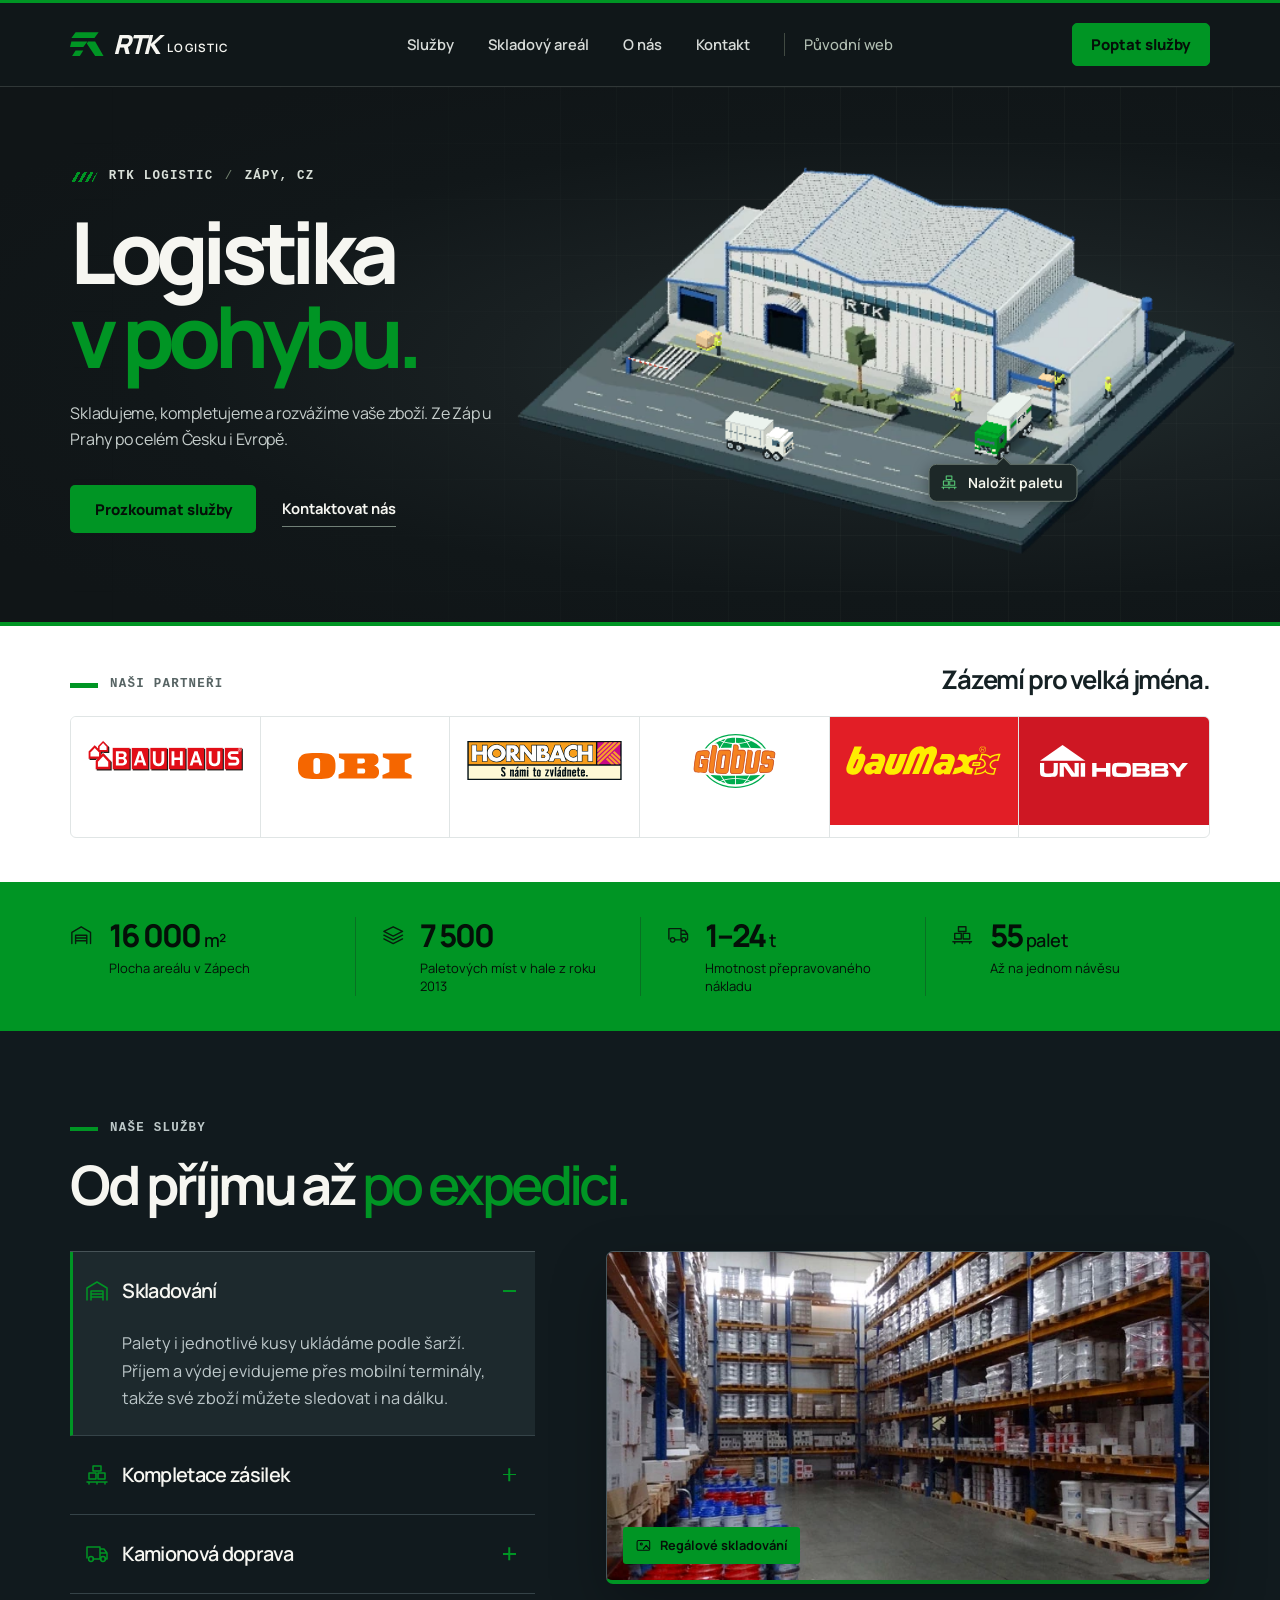
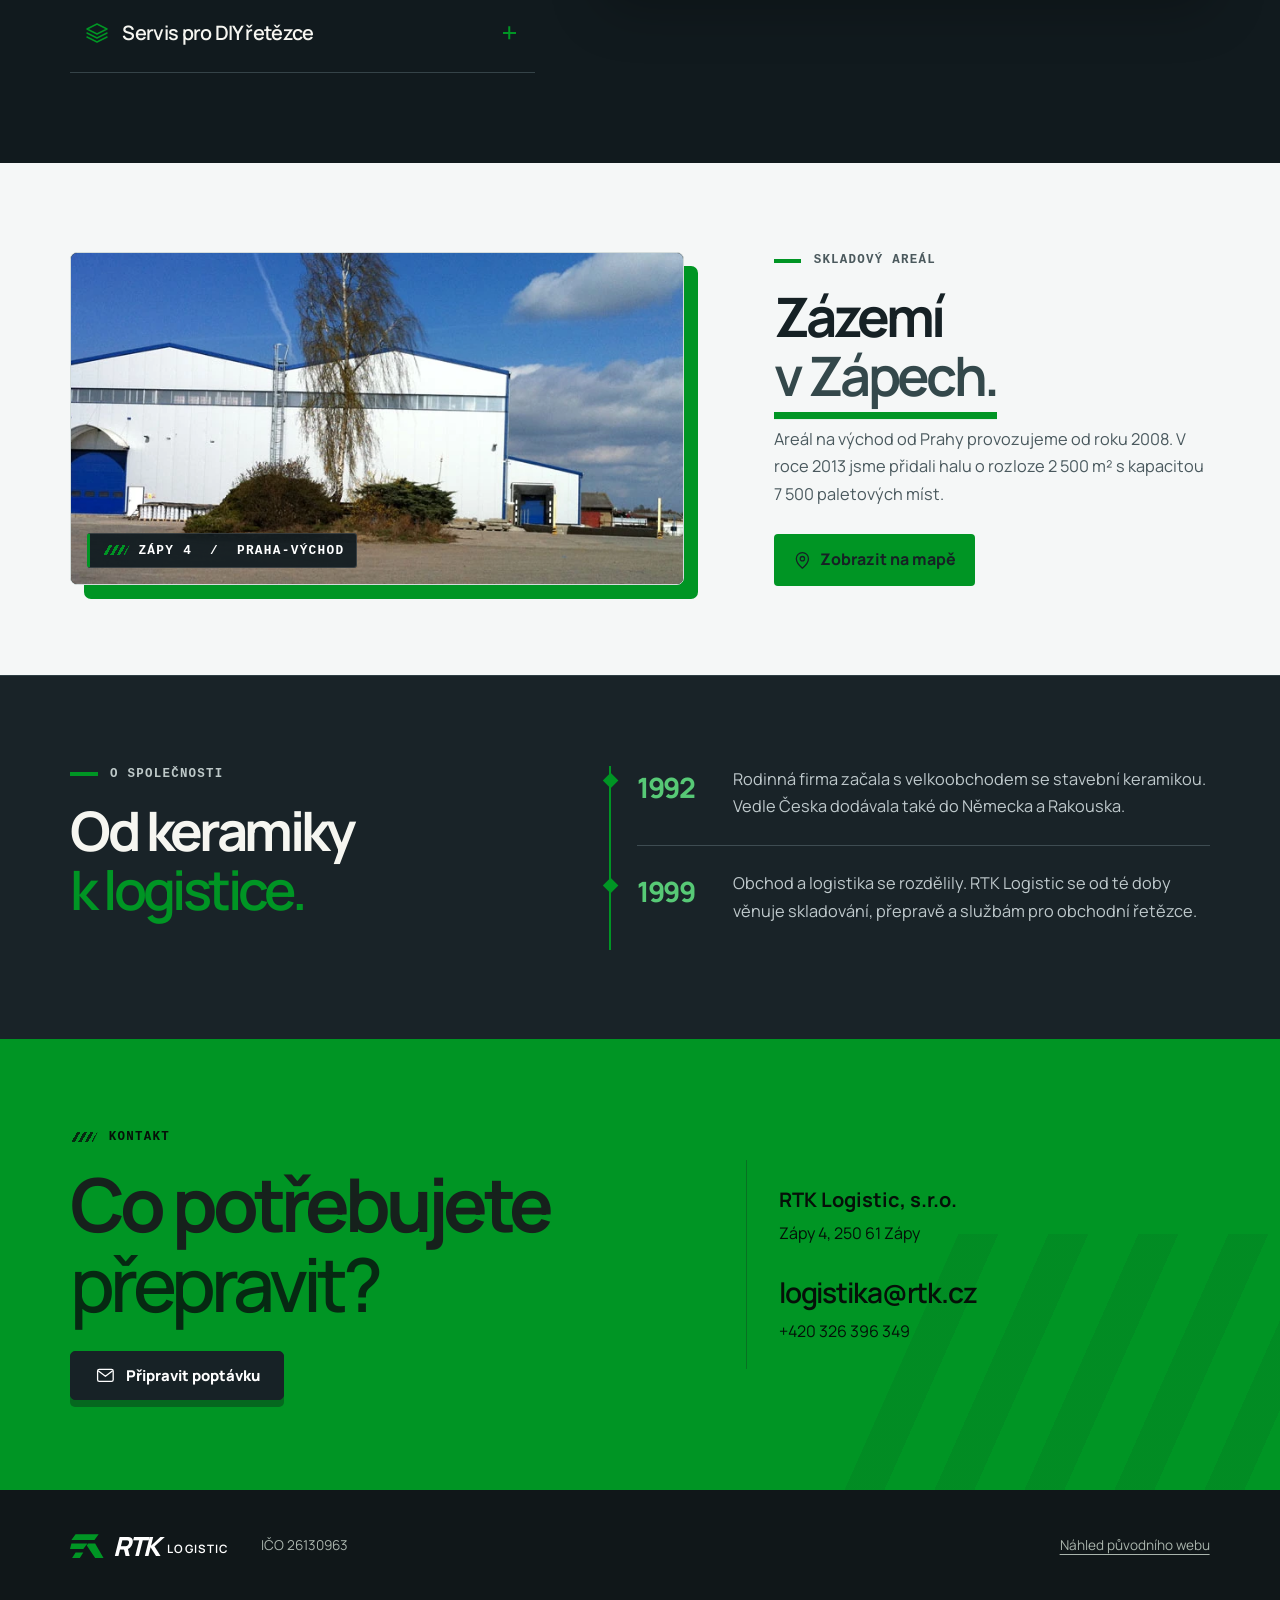
==== index.html @ 14bbdc0b "Apply RTK logo green and update the retailer strip with official UNI HOBBY and OBI artwork" ====
<!doctype html>
<html lang="cs">
<head>
  <meta charset="utf-8"><meta name="viewport" content="width=device-width, initial-scale=1">
  <meta name="robots" content="noindex,nofollow"><meta name="theme-color" content="#101517">
  <meta name="description" content="RTK Logistic v Zápech u Prahy. Skladování, kompletace, kamionová doprava a servis pro obchodní řetězce.">
  <title>RTK Logistic — Logistika v pohybu</title>
  <link rel="icon" href="assets/mark.svg?v=green" type="image/svg+xml">
  <link rel="preload" href="assets/manrope.woff2" as="font" type="font/woff2" crossorigin>
  <link rel="stylesheet" href="style.css?v=20261120-green2">
  <script src="ui.js?v=20261120-green2" defer></script>
</head>
<body>
  <svg class="symbols" xmlns="http://www.w3.org/2000/svg" aria-hidden="true"><defs>
    <symbol id="mark" viewBox="0 0 49 42"><path d="M8 4h33l-6 8H2zm-6 13h23l-6 8H0zm24 0h10l12 21H36L24 20zM8 30h11l-5 8H3z" fill="currentColor"/></symbol>
    <symbol id="pin" viewBox="0 0 24 24"><path d="M19 10c0 5-7 11-7 11S5 15 5 10a7 7 0 0 1 14 0Z"/><circle cx="12" cy="10" r="2.5"/></symbol>
    <symbol id="cube" viewBox="0 0 24 24"><path d="m12 2 9 5v10l-9 5-9-5V7zm0 10 9-5m-9 5L3 7m9 5v10"/></symbol>
    <symbol id="rotate" viewBox="0 0 24 24"><path d="M4.4 15.5C2 14.4 1.6 12.7 2.9 11c1.4-1.7 4.4-2.7 7.6-3m4 .1c3.5.6 6.5 2.1 6.5 4.4 0 2.7-4.2 4.5-9.1 4.5H8m2.5-3L7 17l3.5 2.5"/><path d="m12 4 3 3.8-3 3.2"/></symbol>
    <symbol id="pause" viewBox="0 0 24 24"><path d="M9 6v12m6-12v12" stroke-width="2.5"/></symbol>
    <symbol id="play" viewBox="0 0 24 24"><path d="m8 5 10 7-10 7z"/></symbol>
    <symbol id="email" viewBox="0 0 24 24"><rect x="3" y="5" width="18" height="14" rx="2"/><path d="m4 7 8 6 8-6"/></symbol>
    <symbol id="warehouse-icon" viewBox="0 0 24 24"><path d="M2 21V9l10-6 10 6v12M6 21v-9h12v9M6 15h12M6 18h12"/></symbol>
    <symbol id="layers" viewBox="0 0 24 24"><path d="m12 3 10 5-10 5L2 8zm-10 9 10 5 10-5M2 16l10 5 10-5"/></symbol>
    <symbol id="truck" viewBox="0 0 24 24"><path d="M2 16V5h13v12H8m7-10h4l3 4v6h-2m-5 0h1m-1-6h6"/><circle cx="6" cy="17" r="2.4"/><circle cx="18" cy="17" r="2.4"/></symbol>
    <symbol id="pallet" viewBox="0 0 24 24"><path d="M2 19h20M4 19v2m8-2v2m8-2v2M4 16v-6h7v6zm9 0v-6h7v6zM8 8V3h8v5z"/></symbol>
    <symbol id="close" viewBox="0 0 24 24"><path d="m6 6 12 12M18 6 6 18"/></symbol>
    <symbol id="bars" viewBox="0 0 24 24"><path d="M3 7h18M3 12h18M3 17h18"/></symbol>
    <symbol id="photo" viewBox="0 0 24 24"><rect x="3" y="5" width="18" height="14" rx="2"/><circle cx="9" cy="10" r="1.5"/><path d="m12 17 4-5 4 5"/></symbol>
  </defs></svg>
  <a class="skip" href="#obsah">Přejít na obsah</a>
  <header class="top"><div class="wrap navbar">
    <a href="#uvod" class="brand" aria-label="RTK Logistic — úvod"><svg aria-hidden="true"><use href="#mark"/></svg><span class="brand-type"><b>RTK</b><span>LOGISTIC</span></span></a>
    <nav id="hlavni-nav" aria-label="Hlavní navigace"><a href="#sluzby">Služby</a><a href="#areal">Skladový areál</a><a href="#o-nas">O nás</a><a href="#kontakt">Kontakt</a><a class="archive-nav" href="puvodni/index.html">Původní web</a></nav>
    <div class="header-actions"><a class="btn header-cta" data-inquiry href="mailto:logistika@rtk.cz?subject=Poptávka%20služeb">Poptat služby</a><button class="menu-toggle icon-btn" aria-controls="hlavni-nav" aria-expanded="false" aria-label="Otevřít menu"><svg class="ico"><use href="#bars"/></svg></button></div>
  </div></header>
  <main id="obsah">
    <section class="hero" id="uvod" aria-labelledby="hero-title">
      <div class="hero-grid"></div>
      <div class="hero-inner wrap">
        <div class="intro">
          <p class="kicker"><span class="route-mark" aria-hidden="true"></span> RTK LOGISTIC <span class="slash">/</span> ZÁPY, CZ</p>
          <h1 id="hero-title">Logistika<br><em>v pohybu.</em></h1>
          <p class="intro-text">Skladujeme, kompletujeme a rozvážíme vaše zboží. Ze Záp u Prahy po celém Česku i&nbsp;Evropě.</p>
          <div class="hero-actions"><a class="btn prime" href="#sluzby">Prozkoumat služby</a><a class="quiet-link" href="#kontakt">Kontaktovat nás</a></div>
        </div>
        <figure class="model" aria-label="Provoz skladu RTK v Zápech">
          <div id="warehouse">
            <img class="yard-poster" src="scene/yard/cover-green.webp" alt="Sklad v Zápech se zeleným kamionem u nakládací rampy." width="600" height="380" fetchpriority="high">
            <button class="truck-target" type="button" hidden>
              <span class="truck-bubble"><svg class="ico" aria-hidden="true"><use href="#pallet"/></svg><span class="truck-line">Naložit paletu</span></span>
            </button>
          </div>
          <figcaption class="sr-only" role="status" aria-atomic="true" id="yard-status"></figcaption>
        </figure>
      </div>
    </section>
    <section class="partners" aria-labelledby="partners-title"><div class="wrap">
      <div class="partners-heading"><p class="label"><i></i> NAŠI PARTNEŘI</p><h2 id="partners-title">Zázemí pro velká jména.</h2></div>
      <ul class="partner-list" aria-label="Řetězce uvedené mezi referencemi RTK">
<li><a class="partner-link partner-bauhaus" href="https://www.bauhaus.cz/" target="_blank" rel="noopener noreferrer" aria-label="BAUHAUS — oficiální web, otevře se v nové záložce"><img src="assets/partners/bauhaus.svg" alt="BAUHAUS" width="180" height="64"><span class="partner-visit" aria-hidden="true">Navštívit web</span></a></li>
<li><a class="partner-link partner-obi" href="https://www.obi.cz/" target="_blank" rel="noopener noreferrer" aria-label="OBI — oficiální web, otevře se v nové záložce"><img src="assets/partners/obi.svg?v=digital2" alt="OBI" width="180" height="64"><span class="partner-visit" aria-hidden="true">Navštívit web</span></a></li>
<li><a class="partner-link partner-hornbach" href="https://www.hornbach.cz/" target="_blank" rel="noopener noreferrer" aria-label="HORNBACH — oficiální web, otevře se v nové záložce"><img src="assets/partners/hornbach.svg" alt="HORNBACH" width="180" height="64"><span class="partner-visit" aria-hidden="true">Navštívit web</span></a></li>
<li><a class="partner-link partner-globus" href="https://www.globus.cz/" target="_blank" rel="noopener noreferrer" aria-label="Globus — oficiální web, otevře se v nové záložce"><img src="assets/partners/globus.svg" alt="Globus" width="180" height="64"><span class="partner-visit" aria-hidden="true">Navštívit web</span></a></li>
<li><a class="partner-link partner-baumax" href="https://www.baumax.cz/" target="_blank" rel="noopener noreferrer" aria-label="baumax — oficiální web, otevře se v nové záložce"><img src="assets/partners/baumax.svg" alt="baumax" width="180" height="64"><span class="partner-visit" aria-hidden="true">Navštívit web</span></a></li>
<li><a class="partner-link partner-unihobby" href="https://www.unihobby.cz/" target="_blank" rel="noopener noreferrer" aria-label="UNI HOBBY — oficiální web, otevře se v nové záložce"><img src="assets/partners/unihobby.svg" alt="UNI HOBBY" width="180" height="64"><span class="partner-visit" aria-hidden="true">Navštívit web</span></a></li>
</ul>
    </div></section>
    <section class="facts" aria-label="Základní parametry provozu"><div class="wrap facts-inner">
      <div class="stat"><svg class="ico"><use href="#warehouse-icon"/></svg><div><strong>16 000 <small>m²</small></strong><span>Plocha areálu v Zápech</span></div></div>
      <div class="stat"><svg class="ico"><use href="#layers"/></svg><div><strong>7 500</strong><span>Paletových míst v hale z roku 2013</span></div></div>
      <div class="stat"><svg class="ico"><use href="#truck"/></svg><div><strong>1–24 <small>t</small></strong><span>Hmotnost přepravovaného nákladu</span></div></div>
      <div class="stat"><svg class="ico"><use href="#pallet"/></svg><div><strong>55 <small>palet</small></strong><span>Až na jednom návěsu</span></div></div>
    </div></section>
    <section id="sluzby" class="services section"><div class="wrap">
      <p class="label"><i></i> NAŠE SLUŽBY</p>
      <h2>Od příjmu až <em>po expedici.</em></h2>
      <div class="service-layout">
        <div class="service-list">
          <details name="sluzba" data-image="regaly" data-caption="Regálové skladování" open><summary><svg class="ico service-icon" aria-hidden="true"><use href="#warehouse-icon"/></svg><b>Skladování</b><span></span></summary><div class="detail-body"><p>Palety i jednotlivé kusy ukládáme podle šarží. Příjem a výdej evidujeme přes mobilní terminály, takže své zboží můžete sledovat i na dálku.</p></div></details>
          <details name="sluzba" data-image="expedice" data-caption="Příprava zboží k expedici"><summary><svg class="ico service-icon" aria-hidden="true"><use href="#pallet"/></svg><b>Kompletace zásilek</b><span></span></summary><div class="detail-body"><p>Objednávky sestavíme podle vašich pokynů. Zboží označíme etiketami, přidáme příbaly a připravíme ho pro konkrétního odběratele.</p></div></details>
          <details name="sluzba" data-image="kamion" data-caption="Kamion RTK u nakládací rampy"><summary><svg class="ico service-icon" aria-hidden="true"><use href="#truck"/></svg><b>Kamionová doprava</b><span></span></summary><div class="detail-body"><p>Přepravujeme zásilky od jedné do 24 tun. Dvoupodlažní návěsy pojmou až 55 palet a přepravu můžeme spojit se svozem prázdných palet.</p></div></details>
          <details name="sluzba" data-image="prodejna" data-caption="Regálový servis na prodejně"><summary><svg class="ico service-icon" aria-hidden="true"><use href="#layers"/></svg><b>Servis pro DIY řetězce</b><span></span></summary><div class="detail-body"><p>Převezmeme elektronickou objednávku, zkompletujeme ji a doručíme na prodejnu. Tam se postaráme také o doplnění regálů a propagační materiály.</p></div></details>
        </div>
        <figure class="service-image"><img src="assets/regaly.webp" alt="Regálové skladování" width="940" height="380" loading="lazy" id="service-photo"><figcaption><svg class="ico"><use href="#photo"/></svg><span id="service-caption">Regálové skladování</span></figcaption></figure>
      </div>
    </div></section>
    <section id="areal" class="area section"><div class="wrap area-grid">
      <figure class="site-picture"><img src="assets/areal.webp" width="940" height="380" alt="Původní fotografie skladového areálu RTK v Zápech" loading="lazy"><figcaption><span class="route-mark" aria-hidden="true"></span> ZÁPY 4 &nbsp;/&nbsp; PRAHA-VÝCHOD</figcaption></figure>
      <div class="area-copy"><p class="label"><i></i> SKLADOVÝ AREÁL</p><h2>Zázemí<br><em>v Zápech.</em></h2><p>Areál na východ od Prahy provozujeme od roku 2008. V roce 2013 jsme přidali halu o rozloze 2 500 m² s kapacitou 7 500 paletových míst.</p><a class="text-link" href="https://www.google.com/maps/search/?api=1&amp;query=50.167086%2C14.680547" target="_blank" rel="noopener"><svg class="ico"><use href="#pin"/></svg> Zobrazit na mapě</a></div>
    </div></section>
    <section id="o-nas" class="history section"><div class="wrap history-grid"><div><p class="label"><i></i> O SPOLEČNOSTI</p><h2>Od keramiky<br><em>k logistice.</em></h2></div>
    <div class="timeline"><div><b>1992</b><p>Rodinná firma začala s velkoobchodem se stavební keramikou. Vedle Česka dodávala také do Německa a Rakouska.</p></div><div><b>1999</b><p>Obchod a logistika se rozdělily. RTK Logistic se od té doby věnuje skladování, přepravě a službám pro obchodní řetězce.</p></div></div></div></section>
    <section id="kontakt" class="contact section"><div class="wrap contact-grid">
      <div><p class="kicker"><span class="route-mark"></span> KONTAKT</p><h2>Co potřebujete<br><em>přepravit?</em></h2><a class="btn prime" data-inquiry href="mailto:logistika@rtk.cz?subject=Poptávka%20služeb"><svg class="ico"><use href="#email"/></svg> Připravit poptávku</a></div>
      <address><b>RTK Logistic, s.r.o.</b><span>Zápy 4, 250 61 Zápy</span><a href="mailto:logistika@rtk.cz">logistika@rtk.cz</a><a href="tel:+420326396349">+420 326 396 349</a></address>
    </div></section>
  </main>
  <footer><div class="wrap footer-inner"><a href="#uvod" class="brand" aria-label="RTK Logistic — úvod"><svg aria-hidden="true"><use href="#mark"/></svg><span class="brand-type"><b>RTK</b><span>LOGISTIC</span></span></a><span>IČO 26130963</span><a href="puvodni/index.html">Náhled původního webu</a></div></footer>
  <dialog id="inquiry" aria-labelledby="inquiry-title"><div class="dialog-head"><span class="label"><i></i> RTK LOGISTIC</span><button class="icon-btn" id="close-dialog" aria-label="Zavřít poptávku"><svg class="ico"><use href="#close"/></svg></button></div>
    <h2 id="inquiry-title">Poptávka služeb</h2><p class="form-intro">Vyplňte podrobnosti a otevřete si připravený e-mail pro tým v Zápech.</p>
    <form id="inquiry-form"><label>Služba<select name="service"><option>Skladování</option><option>Kompletace zásilek</option><option>Kamionová doprava</option><option>Servis pro DIY řetězce</option><option>Kombinace služeb</option></select></label><label>Firma nebo jméno<input name="company" autocomplete="organization" required maxlength="120"></label><label>Co potřebujete zajistit?<textarea rows="4" name="message" required maxlength="1600" placeholder="Např. počet palet, místo a požadovaný termín…"></textarea></label><button type="submit" class="btn prime"><svg class="ico"><use href="#email"/></svg> Otevřít v e-mailu</button><button type="button" class="copy-text" id="copy-inquiry">Zkopírovat text poptávky</button><p role="status" id="form-status"></p></form>
  </dialog>
  <script type="module" src="scene/scene.js?v=20261120-green2"></script>
</body></html>
---- style.css ----
@font-face{font-family:Manrope;src:url('assets/manrope.woff2') format('woff2');font-style:normal;font-weight:200 800;font-display:swap}
:root{--dark:#101517;--panel:#171d1f;--line:#353b3c;--white:#f6f6f1;--brand:#009524;--dim:#afb8b8;--light:#f3f4ee;--gutter:clamp(1.3rem,5.5vw,6.6rem);--mono:ui-monospace,SFMono-Regular,Consolas,monospace;--type:Manrope,"Helvetica Neue",Arial,sans-serif;color-scheme:light}
*{box-sizing:border-box}
html{scroll-behavior:smooth;scroll-padding-block-start:2rem}
body{margin:0;background:var(--dark);color:var(--white);font:400 1rem/1.6 var(--type);-webkit-font-smoothing:antialiased}
body:has(dialog[open]){overflow:hidden}
a{color:inherit;text-decoration:none}
button,input,textarea,select{font:inherit}
button{color:inherit;cursor:pointer}
a,button,summary{touch-action:manipulation;-webkit-tap-highlight-color:transparent}
:focus-visible{outline:3px solid #60a9ec;outline-offset:5px}
img{display:block;max-width:100%}
h1,h2,p,figure{margin:0}
.symbols{position:absolute;width:0;height:0;overflow:hidden}
.ico{width:1.3rem;height:1.3rem;display:inline-block;flex:none;fill:none;stroke:currentColor;stroke-width:1.5;stroke-linecap:round;stroke-linejoin:round}
.wrap{width:min(100%,1630px);margin-inline:auto;padding-inline:var(--gutter)}
.skip{position:fixed;top:.5rem;left:.5rem;z-index:20;background:var(--brand);color:var(--dark);padding:.6rem 1rem;font-weight:800;transform:translateY(-150%)}
.skip:focus{transform:none}
.top{position:relative;z-index:9;background:#111618;border-bottom:1px solid #303737}
.navbar,.header-actions,.brand,.brand-type,.navbar nav,.btn,.kicker,.hero-actions,.scene-label,.scene-buttons,.scene-buttons button,.scene-legend,.stat,.label,.text-link,.footer-inner,.dialog-head{display:flex;align-items:center}
.navbar{height:5.2rem;justify-content:space-between;gap:2rem}
.brand{gap:.55rem;flex-shrink:0}
.brand>svg{width:2.14rem;height:2.15rem;color:var(--brand)}
.brand-type{gap:.53rem;letter-spacing:-.08em;line-height:1}
.brand-type b{font-weight:800;font-size:1.65rem;letter-spacing:-.09em;font-style:italic}
.brand-type>span{align-self:flex-end;font:650 .72rem/1.5 var(--type);letter-spacing:.12em;margin-bottom:.08rem}
.navbar nav{gap:clamp(1.3rem,2.65vw,3.1rem)}
.navbar nav a{color:#d8dcd9;font-size:.92rem;font-weight:600;transition:color .18s}
.navbar nav a:hover,.footer-inner a:hover,.quiet-link:hover{color:var(--brand)}
.header-actions{gap:1rem}
.btn{width:max-content;justify-content:center;gap:.65rem;min-height:3.05rem;padding:.8rem 1.45rem;border-radius:5px;border:1px solid transparent;font-weight:800;line-height:1.4;font-size:.93rem;transition:background .2s,transform .2s}
.btn:hover{transform:translateY(-2px)}
.header-cta{min-height:2.65rem;padding:.5rem 1.15rem;color:var(--white);border-color:#76816f;background:transparent}
.header-cta:hover{color:var(--dark);background:var(--brand);border-color:var(--brand)}
.prime{background:var(--brand);color:#041008}.prime:hover{background:#38bc5a}
.icon-btn{background:transparent;border:1px solid var(--line);border-radius:5px;display:grid;place-items:center;min-width:2.8rem;min-height:2.8rem}
.menu-toggle{display:none}
.hero{position:relative;isolation:isolate;overflow:hidden;background:radial-gradient(ellipse at 72% 52%,#243132 0%,#192022 32%,#111719 59%,#101517 85%)}
.hero-grid{pointer-events:none;position:absolute;z-index:-1;inset:0;background-image:linear-gradient(#93a4940e 1px,transparent 1px),linear-gradient(90deg,#93a4940e 1px,transparent 1px);background-size:56px 56px;mask-image:linear-gradient(90deg,transparent,rgba(0,0,0,.18) 28%,#000 75%,rgba(0,0,0,.55))}
.hero-inner{display:grid;grid-template-columns: .88fr 1.35fr;align-items:center;gap:.25rem;min-height:clamp(510px,41.8vw,677px);position:relative}
.intro{position:relative;z-index:1;padding-block:3.5rem 4rem;pointer-events:none}
.intro a{pointer-events:auto}
.kicker,.label,.scene-label,.site-picture figcaption{font:600 .78rem/1.4 var(--mono);letter-spacing:.1em}
.kicker{gap:.7rem;color:#d9e0d9}
.kicker .slash{color:#71806e;font-weight:400}
.route-mark{display:inline-block;width:1.7rem;height:.65rem;background:repeating-linear-gradient(115deg,var(--brand) 0,var(--brand) 3px,transparent 3px,transparent 6px);transform:skewX(-6deg);clip-path:polygon(15% 0,100% 0,85% 100%,0 100%)}
h1{font-size:clamp(4.1rem,6.68vw,7.25rem);font-weight:750;line-height:.99;letter-spacing:-.078em;margin:1.5rem 0 1.35rem;position:relative}
h1 em,.contact h2 em{font-style:normal;color:var(--brand)}
.intro-text{font-size:clamp(1rem,1.2vw,1.25rem);line-height:1.63;max-width:26.5rem;color:#c6cecc;letter-spacing:-.016em}
.hero-actions{gap:1.65rem;margin-top:2rem;flex-wrap:wrap}
.quiet-link{font-weight:700;font-size:.92rem;padding:.38rem 0;border-bottom:1px solid #718077;transition:color .2s}
.model{align-self:stretch;position:relative;min-width:0;display:flex;align-items:center;justify-content:center;isolation:isolate;margin-right:calc(-.52 * var(--gutter))}
.viewport{width:115%;flex:none;position:relative;left:-1%;display:flex;align-items:center;justify-content:center;aspect-ratio:1.53}
#warehouse{width:100%;height:100%;position:relative;background:center/contain no-repeat url('assets/areal.webp');cursor:grab;touch-action:pan-y}
#warehouse:active{cursor:grabbing}#warehouse canvas{display:block;width:100%;height:100%}
.scene-legend{position:absolute;bottom:1.25rem;left:2%;right:calc(.52 * var(--gutter));justify-content:space-between;gap:.6rem;color:#d0d7d1}
.scene-label{gap:.6rem;color:#b6c3bb;font-size:.75rem;letter-spacing:.09em}
.scene-label .ico{width:1.1rem;height:1.1rem;color:var(--brand)}
.scene-buttons{gap:.35rem}
.scene-buttons button{justify-content:center;gap:.4rem;background:#161d1dcc;border:1px solid #48534d;color:#e7ebe4;min-width:2.5rem;height:2.5rem;padding:.25rem .65rem;border-radius:4px;font-size:.8rem;font-weight:650}
.scene-buttons button:disabled{opacity:.45;cursor:default}.scene-buttons button:hover:enabled{border-color:var(--brand)}
.facts{background:#181e1e;border-block:1px solid #36403c}
.facts-inner{display:grid;grid-template-columns:repeat(4,1fr);padding-block:1.7rem}
.stat{align-items:flex-start;justify-content:flex-start;gap:clamp(.55rem,1.25vw,1.45rem);padding-inline:clamp(.65rem,2vw,2.5rem);border-left:1px solid #39413d}
.stat:first-child{padding-left:0;border:0}.stat:last-child{padding-right:0}
.stat>.ico{width:1.4rem;height:1.4rem;color:var(--brand);margin-top:.47rem}.stat div{display:grid;gap:.3rem}
.stat strong{font-weight:650;font-size:clamp(1.7rem,2.45vw,2.9rem);line-height:1.18;letter-spacing:-.065em}.stat small{font-size:.58em;letter-spacing:-.025em;font-weight:550}
.stat span{color:#b3bdb6;font-size:.8125rem;line-height:1.45;max-width:14rem}
.section{padding-block:clamp(4.25rem,7vw,8rem)}
.label{color:#47524a;gap:.78rem}.label i{display:block;width:1.7rem;height:2px;background:#617343}
h2{font-size:clamp(2.4rem,4.25vw,5.1rem);line-height:1.08;letter-spacing:-.066em;font-weight:700;margin:1.1rem 0 2.3rem}
h2 em{color:#66735b;font-weight:500;font-style:normal}
.services,.history{background:var(--light);color:#15201b}
.service-layout{display:grid;grid-template-columns:.87fr 1.13fr;gap:clamp(1.8rem,5.5vw,6.6rem);align-items:start}
.service-list{border-top:1px solid #acb5a8}details{border-bottom:1px solid #bec6bc}
summary{padding:1.22rem 0;list-style:none;cursor:pointer;display:flex;align-items:center;justify-content:space-between;gap:1rem;font-size:clamp(1.15rem,1.55vw,1.7rem);font-weight:670;letter-spacing:-.034em}
summary::-webkit-details-marker{display:none}
summary span{position:relative;display:grid;place-items:center;width:1.4rem;height:1.4rem;flex:none}
summary span:before,summary span:after{content:'';position:absolute;width:13px;height:1.5px;background:currentColor}summary span:after{transform:rotate(90deg)}details[open] summary span:after{transform:rotate(0)}
.detail-body p,.area-copy>p:not(.label),.timeline p,.form-intro{color:#465149;font-size:1.02rem;line-height:1.7}
.detail-body{padding:0 2rem 1.35rem 0}
.service-image,.site-picture{position:relative;overflow:hidden;border-radius:5px;background:#27312d}
.service-image img,.site-picture img{width:100%;height:100%;object-fit:cover}
.service-image{height:clamp(18rem,26vw,29rem)}
.service-image figcaption,.site-picture figcaption{position:absolute;left:1rem;bottom:1rem;display:flex;align-items:center;gap:.55rem;color:white;background:#121918e8;padding:.48rem .75rem;border:1px solid #ffffff24;border-radius:3px;font-size:.8rem}
.service-image figcaption .ico{color:var(--brand);width:1.05rem}
.area{background:#e3e7de;color:#15201b}
.area-grid{display:grid;grid-template-columns:1.17fr .83fr;gap:clamp(2.2rem,7vw,8rem);align-items:center}
.site-picture{height:clamp(18rem,26vw,29rem)}
.area-copy h2{margin-bottom:1.3rem}.area-copy p{max-width:33rem}
.text-link{width:max-content;gap:.45rem;font-weight:740;margin-top:1.6rem;border-bottom:1px solid #838c7e;padding-bottom:.18rem}
.history-grid{display:grid;grid-template-columns:.9fr 1.1fr;gap:3rem;align-items:start}
.history h2{margin-bottom:0}
.timeline>div{display:grid;grid-template-columns:4.5rem 1fr;gap:1.5rem;border-top:1px solid #acb5a8;padding:1.1rem 0}
.timeline b{font:650 1.45rem/1.5 var(--type);letter-spacing:-.05em;color:#414e36}
.contact{background:radial-gradient(at 80% 50%,#22302a,var(--dark) 65%)}
.contact-grid{display:grid;grid-template-columns:1.15fr .85fr;align-items:center;gap:3rem}
.contact h2{font-size:clamp(2.8rem,5.8vw,6.5rem);margin-bottom:1.7rem}
address{display:grid;gap:.3rem;font-style:normal;color:#c4cec8}address b{color:#fff;font-size:1.25rem}address a{width:fit-content}address a:first-of-type{margin-top:1.15rem;font-size:clamp(1.3rem,2.2vw,2.2rem);letter-spacing:-.04em;font-weight:600;color:#eff6ed}address a:hover{text-decoration:underline}
footer{border-top:1px solid #374039}.footer-inner{min-height:6rem;flex-wrap:wrap;gap:2rem;color:#a9b4ac;font-size:.85rem}.footer-inner .brand{color:#fff}.footer-inner>a:last-child{margin-left:auto;text-decoration:underline;text-underline-offset:4px}
dialog{padding:clamp(1.2rem,3vw,2.55rem);width:min(93vw,32rem);max-height:91dvh;background:#f3f4ee;color:#142019;border:1px solid #c2cabb;border-radius:9px;box-shadow:0 32px 100px #0009;overflow:auto}
dialog::backdrop{background:#090f10cc;backdrop-filter:blur(5px)}
.dialog-head{justify-content:space-between}.dialog-head .icon-btn{border-color:#bbc5b9;min-width:2.25rem;min-height:2.25rem}
dialog h2{font-size:2.2rem;margin:1rem 0 .45rem}.form-intro{font-size:.98rem;margin-bottom:1.35rem}
form{display:grid;gap:.9rem}form label{display:grid;gap:.25rem;font-weight:700;font-size:.9rem}form input,form textarea,form select{width:100%;color:#142019;background:#fff;border:1px solid #a4b1a2;border-radius:4px;padding:.65rem;font-size:1rem}form textarea{resize:vertical}form .btn{min-width:100%;margin-top:.2rem}
.copy-text{border:0;background:none;color:#35452a;text-decoration:underline;text-underline-offset:3px;font-size:.87rem}#form-status{font-size:.88rem}#form-status:empty{display:none}
@media(min-width:1750px){.hero-inner{grid-template-columns:.9fr 1.32fr}}
@media(max-width:1050px){.hero-inner{grid-template-columns:.86fr 1.14fr;min-height:510px}.intro-text{max-width:22rem}.stat{gap:.6rem}.model{margin-right:calc(-.7 * var(--gutter))}.scene-legend{left:0}.navbar nav{gap:1.25rem}.viewport{width:112%}}
@media(max-width:780px){.navbar{height:4.2rem}.navbar nav{display:none;position:absolute;left:0;right:0;top:100%;background:#151d1c;border-block:1px solid #3b423e;padding:.7rem var(--gutter);flex-direction:column;align-items:stretch;gap:0}.navbar nav.is-open{display:flex}.navbar nav a{padding:.8rem 0}.menu-toggle{display:grid}.header-actions{gap:.65rem}.header-cta{min-height:2.5rem}.hero-inner{grid-template-columns:1fr;gap:0}.intro{padding:3.1rem 0 .5rem}.hero{background:radial-gradient(ellipse at 65% 70%,#273232 0%,#151c1e 58%,#101517 86%)}.hero-grid{mask-image:linear-gradient(0deg,#000 0%,transparent 92%)}h1{font-size:clamp(4rem,10.6vw,6.8rem);margin:1rem 0}h1 br{display:none}h1 em::before{content:' '}.intro-text{max-width:31rem}.hero-actions{margin-top:1.4rem}.model{width:100%;align-self:auto;margin:0;display:block;padding-bottom:2.5rem}.viewport{width:min(106%,43rem);left:auto;aspect-ratio:1.75;margin:0 auto}.scene-legend{inset:auto 0 .65rem}.facts-inner{grid-template-columns:repeat(2,1fr);gap:1.4rem 0;padding-block:1.35rem}.stat{padding:0 1.1rem;gap:.7rem}.stat:nth-child(odd){padding-left:0;border:0}.stat span{max-width:unset}.service-layout{grid-template-columns:1fr 1fr;gap:1.4rem}.service-image{height:21rem}.area-grid,.history-grid,.contact-grid{gap:1.8rem}.scene-buttons button{height:2.65rem;min-width:2.65rem}.timeline>div{grid-template-columns:3.4rem 1fr;gap:.8rem}}
@media(max-width:580px){h1{font-size:clamp(3.9rem,15vw,5.2rem)}h1 br{display:block}h1 em::before{content:none}.intro{padding:2.5rem 0 .3rem}.intro-text{max-width:26rem}.hero-actions{gap:1.2rem}.scene-label{font-size:.72rem}.viewport{width:calc(100% + var(--gutter) * 2);margin-left:calc(-1 * var(--gutter));aspect-ratio:1.52}.model{padding-bottom:2.4rem}.facts-inner{gap:1.25rem 0}.stat{padding-inline:.85rem}.stat>.ico{width:1.16rem;height:1.16rem;margin-top:.36rem}.stat strong{font-size:1.65rem}.stat span{font-size:.77rem}.section{padding-block:3.75rem}.service-layout,.area-grid,.history-grid,.contact-grid{grid-template-columns:1fr}.service-layout{gap:1.5rem}.service-image,.site-picture{height:clamp(12rem,59vw,19.5rem)}.area-copy{grid-row:1}.detail-body{padding-right:.6rem}h2{margin:1rem 0 1.5rem}.site-picture figcaption{left:.65rem;bottom:.65rem}.contact-grid{gap:2rem}.footer-inner{gap:.9rem 1.4rem;padding-block:1.4rem}.footer-inner>a:last-child{flex-basis:100%;margin:0}.timeline p{font-size:.97rem}}
@media(max-width:365px){.brand-type>span{font-size:.57rem}.brand{gap:.35rem}.header-cta{padding:.5rem .65rem}.navbar{gap:.5rem}.stat>.ico{display:none}}
@media(prefers-reduced-motion:reduce){html{scroll-behavior:auto}*,*:before,*:after{animation-duration:.01ms!important;transition-duration:.01ms!important}}
.navbar nav .archive-nav{font-weight:500;color:#b2bfb3;padding-left:1.2rem;border-left:1px solid #414a42}.navbar nav .archive-nav:hover{color:var(--brand)}
@media(max-width:900px) and (min-width:781px){.navbar{gap:1.2rem}.navbar nav{gap:.7rem}.navbar nav a{font-size:.86rem}.navbar nav .archive-nav{padding-left:.65rem}}
@media(max-width:780px){.navbar nav .archive-nav{border-left:0;padding-left:0}}

.partners{padding:1.8rem 0 2.1rem;background:#eff0e9;color:#172120;border-top:1px solid #424b40}
.partners-heading{display:flex;align-items:center;justify-content:space-between;gap:1rem;margin-bottom:1.6rem}
.partners-heading h2{font-size:1.08rem;letter-spacing:-.02em;margin:0;font-weight:500;color:#53605a}
.partners .label{color:#3a4a3c}.partners .label i{background:#6e8a46}
.partner-list{display:grid;grid-template-columns:repeat(6,1fr);list-style:none;align-items:center;gap:1.8rem;margin:0;padding:0}
.partner-list li{font-family:Arial,sans-serif;text-align:center;white-space:nowrap;line-height:1;font-size:clamp(1.2rem,2.1vw,2rem);font-weight:900;letter-spacing:-.055em;color:#344439}

#model-dialog .model{grid-template-rows:minmax(0,1fr) auto auto;padding-bottom:1rem}
#model-dialog .operation-controls{position:static;width:min(100%,43rem);max-width:none}
#model-dialog .scene-legend{justify-content:space-between}
@media(max-width:1050px){.operation-controls,.scene-legend{left:0}.scene-label{display:none}.model{padding-bottom:8rem}.partner-list{gap:1rem}}
@media(max-width:780px){.model{padding-bottom:0}.viewport{min-height:310px}.operation-controls{position:relative;inset:auto;margin:0 auto 1rem}.scene-legend{position:relative;inset:auto;justify-content:center;padding-bottom:1.4rem}.partners{padding-block:1.5rem}.partners-heading{margin-bottom:1.3rem}.partner-list{grid-template-columns:repeat(3,1fr);gap:1.5rem 1rem}.partner-list li{font-size:1.5rem}.partner-hornbach{font-size:1.2rem!important}}
@media(max-width:580px){.partners-heading{display:block}.partners-heading h2{margin-top:.5rem;font-size:1rem}.operation-heading{font-size:.7rem}.operation-phases button{padding:.55rem .45rem;font-size:.85rem}.scene-legend{padding-bottom:1rem}.viewport{min-height:290px}#model-dialog .viewport{min-height:0}}
@media(max-width:580px){.navbar{gap:.65rem}.header-actions{gap:.5rem}.header-cta{font-size:.8rem;padding:.5rem .75rem}.brand-type>span{font-size:.6rem}.brand{gap:.4rem}.brand-type{gap:.4rem}.header-actions{flex-shrink:0}}

/* RTK green sampled from the original master on the archived website. */
:root{--light:#f6f7f7;--signal-ink:#041008;--steel:#bac5c8}
::selection{background:var(--brand);color:var(--dark)}
.top{border-top:3px solid var(--brand);background:#101719}
.header-cta{background:var(--brand);border-color:var(--brand);color:var(--signal-ink)}
.hero{border-bottom:4px solid var(--brand)}
.prime:hover{background:#38bc5a}
.operation-phases button{transition:background .2s,border-color .2s}
.partners{background:#fff;padding-block:2.5rem 2.8rem;border-top:0}
.partners-heading{align-items:end;margin-bottom:1.4rem}
.partners-heading h2{font-size:clamp(1.2rem,2vw,1.9rem);font-weight:700;color:#152124;letter-spacing:-.045em}
.partners .label{color:#566363}.partners .label i{height:5px;background:#009524}
.partner-list{gap:0;border:1px solid #e0e5e5;border-radius:6px;overflow:hidden;align-items:stretch}
.partner-list li{min-width:0;border-right:1px solid #e0e5e5}.partner-list li:last-child{border-right:0}
.partner-link{display:flex;flex-direction:column;align-items:center;justify-content:center;position:relative;min-height:108px;padding:1.25rem 1.05rem;gap:.55rem;background:white;transition:background .2s,box-shadow .2s}
.partner-link img{width:100%;height:44px;max-width:160px;object-fit:contain;filter:none}
.partner-visit{font:500 .65rem/1.2 var(--mono);letter-spacing:.025em;color:#667277;opacity:0;transition:opacity .2s}
.partner-link:hover,.partner-link:focus-visible{background:#edfaf0;box-shadow:inset 0 -4px var(--brand)}
.partner-link:hover .partner-visit,.partner-link:focus-visible .partner-visit{opacity:1}
.partner-link.partner-globus img{height:54px;max-width:90px}.partner-link.partner-globus{padding-block:.94rem}
.partner-link:focus-visible{outline-offset:-4px}
.facts{background:var(--brand);color:var(--signal-ink);border:0}
.facts-inner{padding-block:2.15rem}
.stat{border-color:#087123}.stat>.ico{color:#071d0c}.stat strong{font-weight:750}.stat span{color:#051008}
.services{background:#111a1e;color:var(--white);position:relative}
.services .label,.history .label{color:#bec9c9}
.services .label i,.history .label i{height:4px;background:var(--brand)}
.services h2 em,.history h2 em{color:var(--brand);font-weight:600}
.service-list{border-color:#475357}
.services details{border-color:#354348;padding-inline:.9rem;transition:background .2s,border-color .2s}
.services details[open]{background:#1d292d;border-left:3px solid var(--brand);padding-left:calc(.9rem - 3px)}
.services summary{padding-block:1.45rem;font-weight:600;gap:.85rem}
.services summary b{font-weight:600;flex:1}
.services summary .service-icon{width:1.5rem;height:1.5rem;color:var(--brand)}
.services summary span{color:var(--brand)}
.services .detail-body{padding-left:2.35rem}
.services .detail-body p{color:#bdc8ca}
.service-image{border-radius:7px;border:1px solid #49575c;border-bottom:4px solid var(--brand);box-shadow:0 22px 55px #0004}
.service-image figcaption{background:var(--brand);color:#051008;border:0;border-radius:3px;font-weight:700}
.service-image figcaption .ico{color:#051008}
.area{background:#f5f7f7;color:#162125}
.area .label{color:#4b595d}.area .label i{height:4px;background:#009524}
.area h2 em{color:#34484b;font-weight:650;box-shadow:0 .13em 0 var(--brand)}
.area .area-copy>p:not(.label){color:#4a595e}
.area .text-link{background:var(--brand);border:0;padding:.8rem 1.15rem;border-radius:4px;transition:background .2s}
.area .text-link:hover{background:#38bc5a}
.site-picture{border:1px solid #d4dcdc;border-radius:7px;box-shadow:14px 14px 0 var(--brand)}
.site-picture figcaption{border-left:3px solid var(--brand);background:#101b20ec}
.history{background:#192328;color:var(--white);border-top:1px solid #2e3e43}
.timeline{border-left:2px solid var(--brand);padding-left:1.6rem}
.timeline>div{border-top-color:#3e4c52;padding-block:1.5rem;position:relative}
.timeline>div:before{content:'';width:.7rem;height:.7rem;background:var(--brand);position:absolute;left:-2rem;top:2.1rem;transform:rotate(45deg)}
.timeline>div:first-child{border-top:0;padding-top:0}.timeline>div:first-child:before{top:.6rem}
.timeline b{color:var(--brand);font-size:1.75rem;font-weight:750}.timeline p{color:#bfc9cc}
.contact{position:relative;overflow:hidden;background:var(--brand);color:#16211c}
.contact:after{content:'';position:absolute;right:-5rem;bottom:-6rem;width:30rem;height:22rem;pointer-events:none;opacity:.08;transform:skewX(-24deg);background:repeating-linear-gradient(90deg,#14251c 0,#14251c 40px,transparent 40px,transparent 90px)}
.contact-grid{position:relative;z-index:1}.contact .kicker{color:#051008}
.contact .route-mark{background:repeating-linear-gradient(115deg,#072a11 0,#072a11 3px,transparent 3px,transparent 6px)}
.contact h2 em{color:#062912;font-weight:550}
.contact .prime{background:#172226;color:#fff;border-color:#172226;box-shadow:0 7px 0 #05681f}
.contact .prime:hover{background:#2d3b40}
.contact address{color:#041008;border-left:1px solid #087123;padding:1.5rem 0 1.5rem 2rem}
.contact address b,.contact address a:first-of-type{color:#051008}
footer{background:#101719;border-top:0}.footer-inner{min-height:7rem}
@media(max-width:1050px){.partner-link{padding-inline:.7rem}.partner-link img{height:36px}.partner-link.partner-globus img{height:46px}.partner-link.partner-globus{padding-block:.94rem}}
@media(max-width:780px){.partner-list{gap:0}.partner-list li:nth-child(3){border-right:0}.partner-list li:nth-child(-n+3){border-bottom:1px solid #e0e5e5}.partner-link{min-height:98px}.partners{padding-block:1.7rem 2rem}.partner-visit{opacity:1}.facts-inner{padding-block:1.7rem}.site-picture{box-shadow:8px 8px 0 var(--brand)}}
@media(max-width:580px){.partners-heading h2{font-size:1.45rem}.partner-link img{height:32px}.partner-link.partner-globus img{height:44px}.services summary{gap:.65rem;font-size:1.08rem}.services .detail-body{padding-left:0}.services summary .service-icon{width:1.25rem;height:1.25rem}.timeline{margin-top:.7rem;padding-left:1.25rem}.timeline>div:before{left:-1.65rem}.contact address{border-left:0;border-top:1px solid #087123;padding:1.5rem 0 0}.area-grid{padding-right:calc(var(--gutter) + 8px)}}
/* baumax supplies a yellow mark intended for its red brand surface. */
.partner-link.partner-baumax{background:#e21e26}
.partner-link.partner-baumax:hover,.partner-link.partner-baumax:focus-visible{background:#c91c23}
.partner-baumax .partner-visit{color:#fff}


/* The truck is the control. Its target follows the projected body in both renderers. */
.sr-only{position:absolute;width:1px;height:1px;padding:0;margin:-1px;overflow:hidden;clip-path:inset(50%);white-space:nowrap}
.hero-inner{grid-template-columns:minmax(0,.82fr) minmax(0,1.35fr);gap:.7rem}
.model{display:grid;align-content:center;align-items:center;justify-content:stretch;align-self:stretch;position:relative;min-width:0;margin:0 calc(-.5 * var(--gutter)) 0 0;padding:0}
#warehouse{position:relative;width:100%;height:auto;aspect-ratio:600/380;background:none;cursor:default;touch-action:pan-y;isolation:isolate}
#warehouse:active{cursor:default}
.yard-poster,#warehouse canvas{position:absolute;inset:0;display:block;width:100%;height:100%;pointer-events:none}
.yard-poster[hidden]{display:none}
.truck-target{position:absolute;z-index:2;transform:translate(-50%,-50%);padding:0;border:0;min-width:44px;min-height:44px;background:transparent;outline-offset:3px;touch-action:manipulation;cursor:pointer}
.truck-target[hidden]{display:none}
.truck-bubble{position:absolute;top:100%;left:var(--bubble-x,50%);transform:translateX(-50%);display:flex;align-items:center;gap:.5rem;min-height:38px;width:max-content;max-width:88vw;padding:.48rem .85rem .48rem .55rem;border-radius:8px;border:1px solid #67746c;color:#f6f7ee;background:#1d2828;box-shadow:0 4px 16px #08120f66;font:650 .875rem/1.25 var(--type);white-space:nowrap;transition:background .15s,color .15s}
.truck-bubble::before{content:"";position:absolute;left:var(--tip-x,50%);top:-6px;width:9px;height:9px;background:inherit;border:solid #67746c;border-width:1px 0 0 1px;transform:translateX(-50%) rotate(45deg)}
.truck-bubble .ico{width:1.32rem;height:1.32rem;padding:.13rem;color:var(--brand)}
.truck-target[aria-disabled=false]:is(:hover,:focus-visible) .truck-bubble,.model[data-story=ready] .truck-bubble{background:var(--brand);color:#041008;border-color:#057625}
.truck-target[aria-disabled=false]:is(:hover,:focus-visible) .ico,.model[data-story=ready] .truck-bubble .ico{color:#041008}
.truck-target[aria-disabled=true]{cursor:default}
@media(max-width:780px){.hero-inner{grid-template-columns:1fr;gap:0}.model{width:min(100%,42rem);margin:0 auto 1.1rem}.intro{padding-bottom:.55rem}}
@media(max-width:580px){.model{width:calc(100% + var(--gutter) * 2);margin:0 calc(-1 * var(--gutter)) 1.15rem}.truck-bubble{font-size:.8125rem;min-height:36px}}
#warehouse{overflow:clip}

.yard-poster{opacity:1;transition:opacity .45s ease-out}
.yard-poster.painted{opacity:0}

.partner-link.partner-unihobby{background:#ce1723}
.partner-link.partner-unihobby:hover,.partner-link.partner-unihobby:focus-visible{background:#b5121d}
.partner-unihobby .partner-visit{color:white}
.partner-unihobby img{max-width:148px}
.partner-obi img{height:58px}
.truck-bubble .ico,.timeline b{color:#57c976}
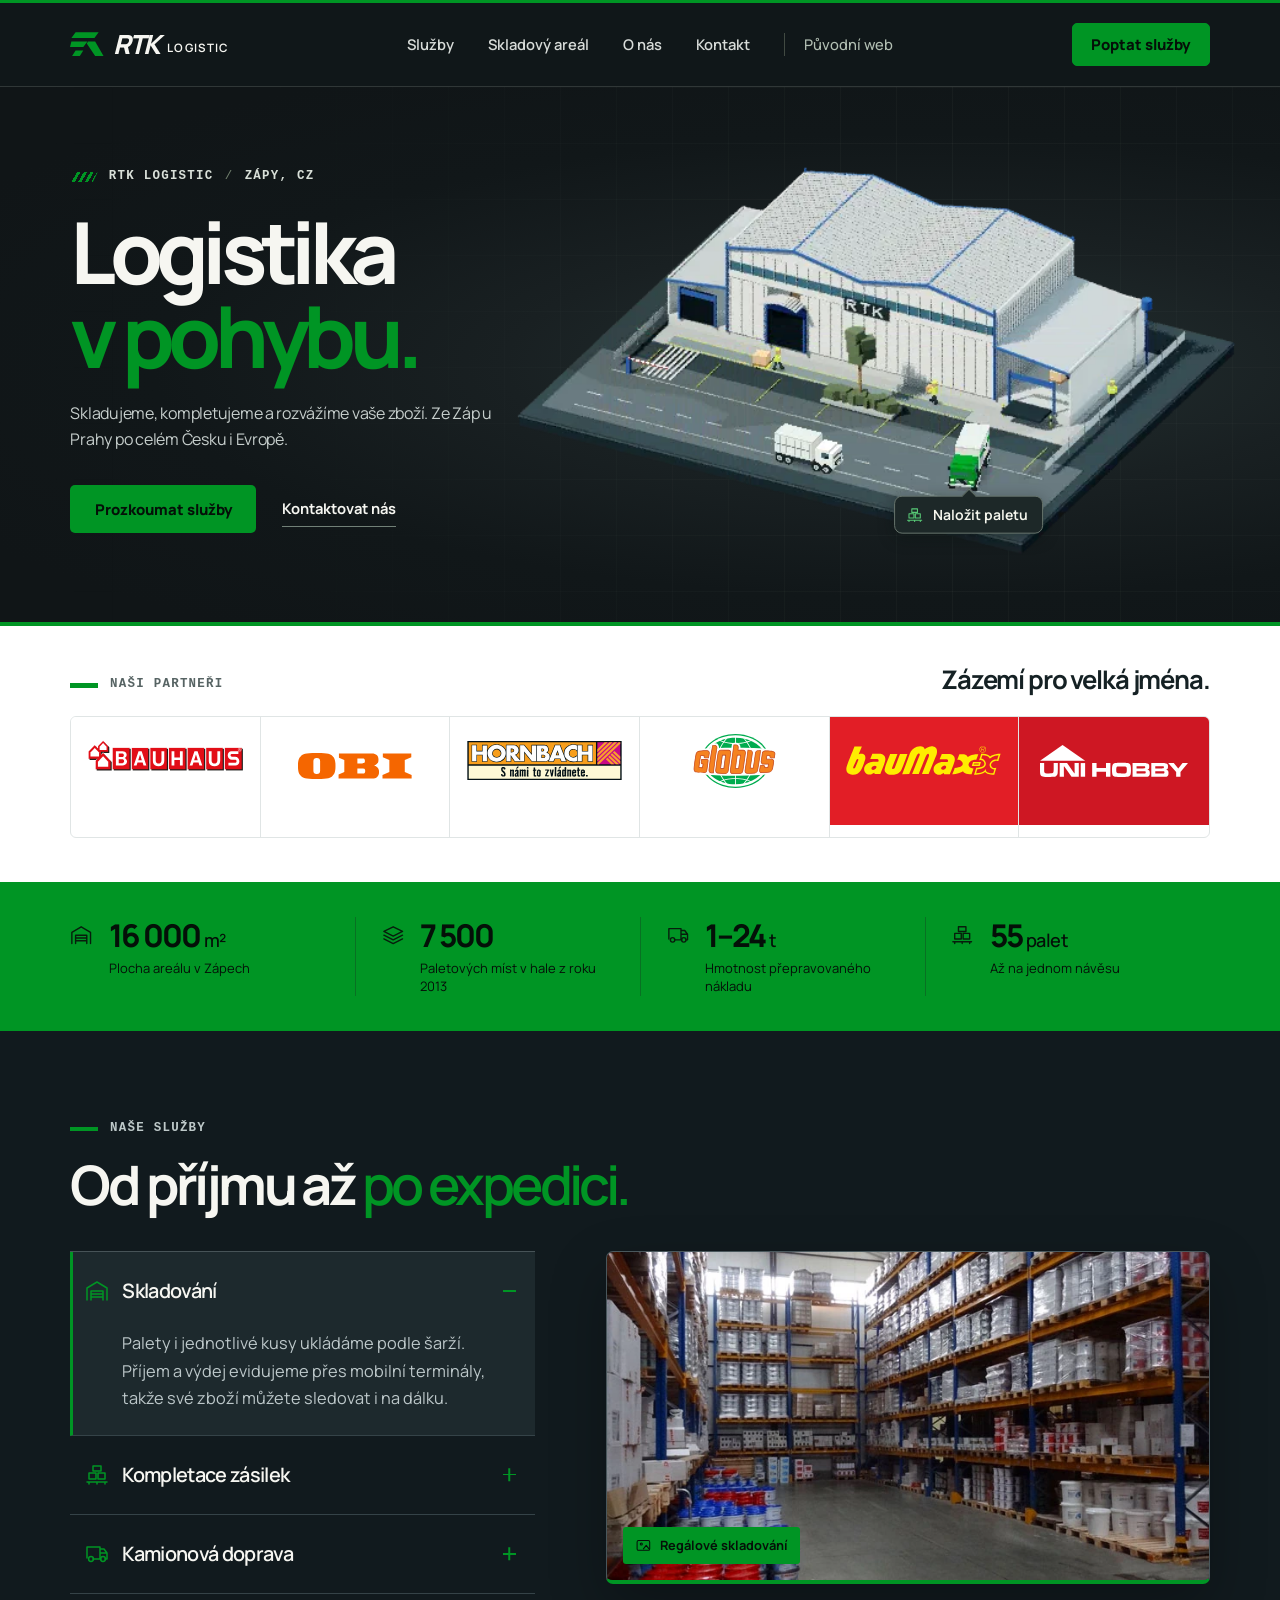
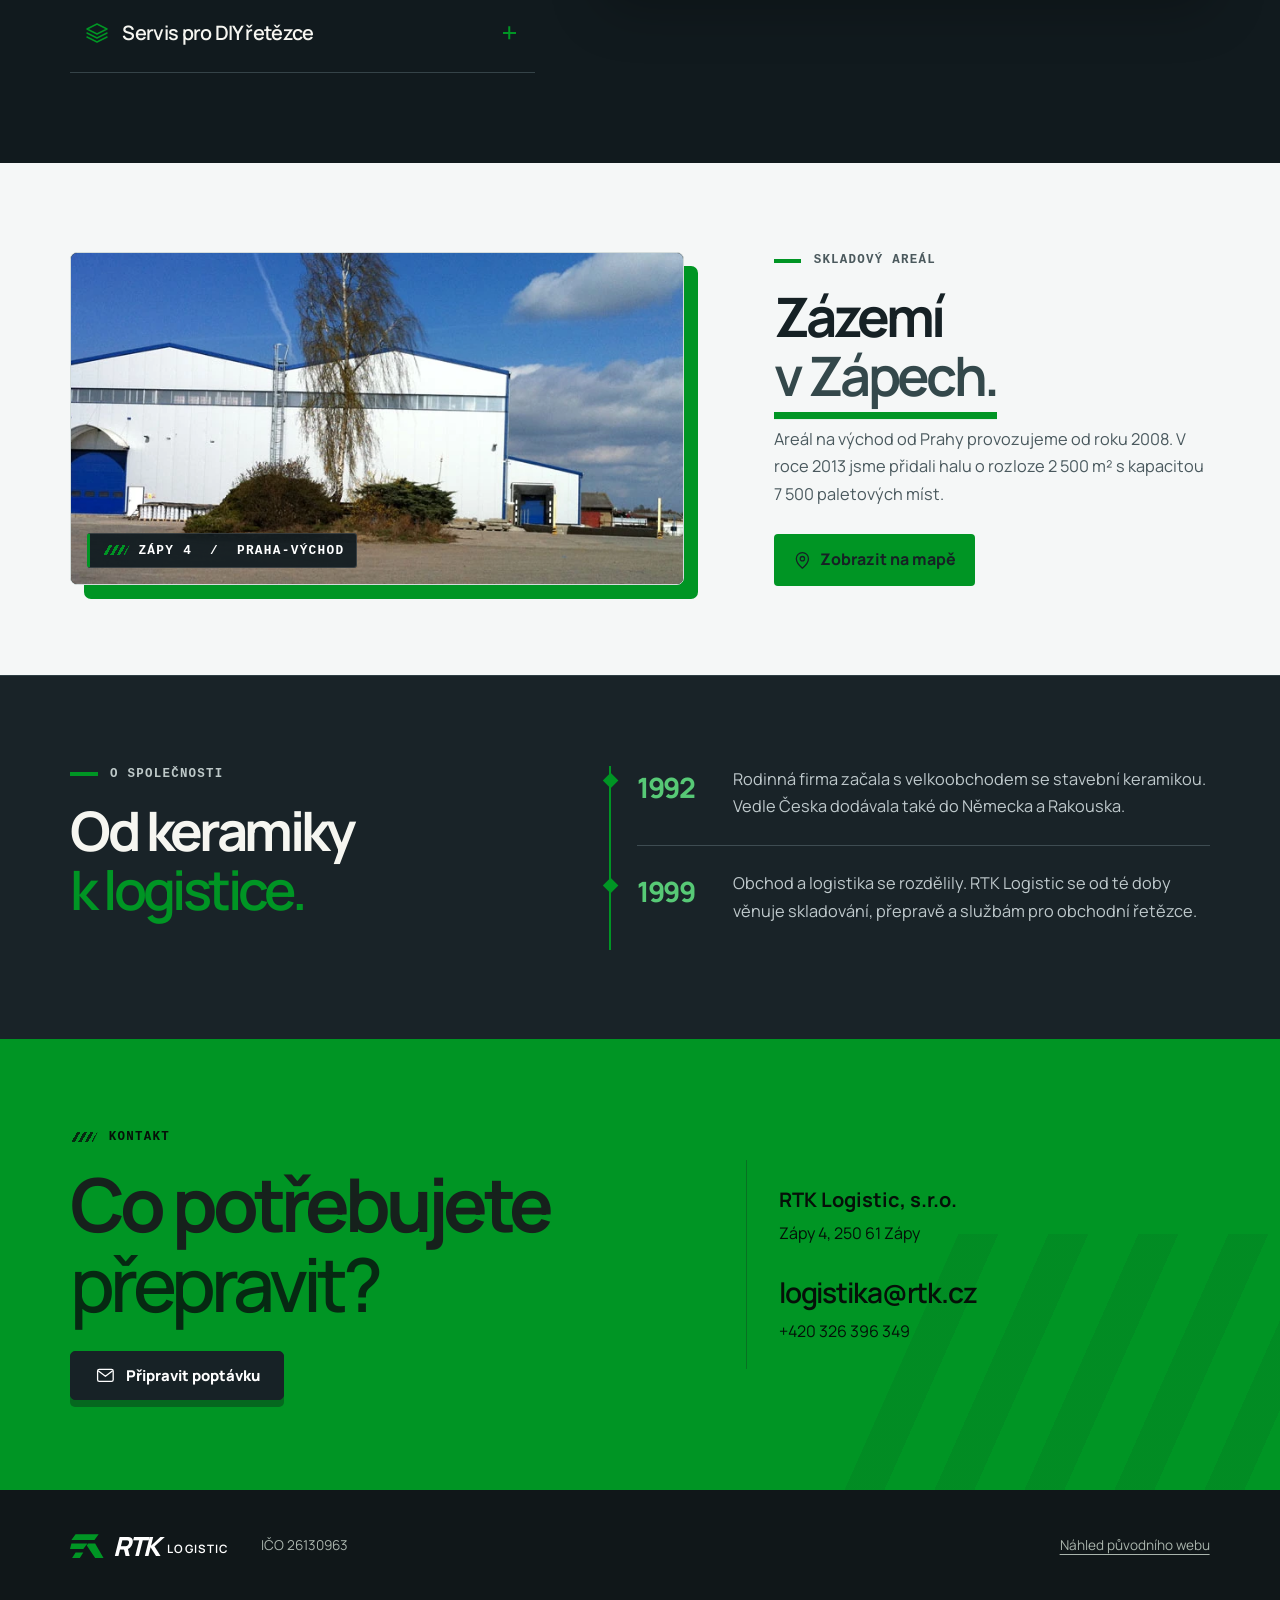
==== commit 71a78e73: "Play warehouse motion natively and keep truck dispatch interactive" ====
--- a/index.html
+++ b/index.html
@@ -7,7 +7,7 @@
   <title>RTK Logistic — Logistika v pohybu</title>
   <link rel="icon" href="assets/mark.svg?v=green" type="image/svg+xml">
   <link rel="preload" href="assets/manrope.woff2" as="font" type="font/woff2" crossorigin>
-  <link rel="stylesheet" href="style.css?v=20261120-green2">
+  <link rel="stylesheet" href="style.css?v=20261121-film3">
   <script src="ui.js?v=20261120-green2" defer></script>
 </head>
 <body>
@@ -45,10 +45,17 @@
         </div>
         <figure class="model" aria-label="Provoz skladu RTK v Zápech">
           <div id="warehouse">
-            <img class="yard-poster" src="scene/yard/cover-green.webp" alt="Sklad v Zápech se zeleným kamionem u nakládací rampy." width="600" height="380" fetchpriority="high">
-            <button class="truck-target" type="button" hidden>
-              <span class="truck-bubble"><svg class="ico" aria-hidden="true"><use href="#pallet"/></svg><span class="truck-line">Naložit paletu</span></span>
-            </button>
+            <div class="yard-stage">
+              <picture class="yard-picture">
+                <source media="(prefers-reduced-motion: reduce)" srcset="scene/film/zacatek.webp">
+                <img src="scene/film/provoz.webp" alt="Provoz skladu v Zápech. Kamion přijíždí k rampě, vozík nakládá paletu a lidé pracují před halou." width="600" height="380" fetchpriority="high">
+              </picture>
+              <video class="yard-film" muted playsinline loop preload="none" aria-hidden="true"></video>
+              <button class="truck-target" type="button" hidden>
+                <span class="truck-bubble"><svg class="ico" aria-hidden="true"><use href="#pallet"/></svg><span class="truck-line">Naložit paletu</span></span>
+              </button>
+            </div>
+            <a class="yard-play" href="scene/film/provoz.mp4">Přehrát provoz skladu</a>
           </div>
           <figcaption class="sr-only" role="status" aria-atomic="true" id="yard-status"></figcaption>
         </figure>
@@ -100,5 +107,5 @@
     <h2 id="inquiry-title">Poptávka služeb</h2><p class="form-intro">Vyplňte podrobnosti a otevřete si připravený e-mail pro tým v Zápech.</p>
     <form id="inquiry-form"><label>Služba<select name="service"><option>Skladování</option><option>Kompletace zásilek</option><option>Kamionová doprava</option><option>Servis pro DIY řetězce</option><option>Kombinace služeb</option></select></label><label>Firma nebo jméno<input name="company" autocomplete="organization" required maxlength="120"></label><label>Co potřebujete zajistit?<textarea rows="4" name="message" required maxlength="1600" placeholder="Např. počet palet, místo a požadovaný termín…"></textarea></label><button type="submit" class="btn prime"><svg class="ico"><use href="#email"/></svg> Otevřít v e-mailu</button><button type="button" class="copy-text" id="copy-inquiry">Zkopírovat text poptávky</button><p role="status" id="form-status"></p></form>
   </dialog>
-  <script type="module" src="scene/scene.js?v=20261120-green2"></script>
+  <script defer src="scene/prehravac.js?v=3"></script>
 </body></html>
--- a/style.css
+++ b/style.css
@@ -208,8 +208,16 @@
 .model{display:grid;align-content:center;align-items:center;justify-content:stretch;align-self:stretch;position:relative;min-width:0;margin:0 calc(-.5 * var(--gutter)) 0 0;padding:0}
 #warehouse{position:relative;width:100%;height:auto;aspect-ratio:600/380;background:none;cursor:default;touch-action:pan-y;isolation:isolate}
 #warehouse:active{cursor:default}
-.yard-poster,#warehouse canvas{position:absolute;inset:0;display:block;width:100%;height:100%;pointer-events:none}
-.yard-poster[hidden]{display:none}
+.yard-stage,.yard-picture,.yard-picture img,.yard-film{position:absolute;inset:0;width:100%;height:100%;display:block}
+.yard-stage{transform-origin:73% 67%;transition:transform 1.1s cubic-bezier(.25,.72,.28,1)}
+.model:is([data-story="loading"],[data-story="ready"]) .yard-stage{transform:scale(1.16)}
+.model:is([data-story="docking"],[data-story="driving"]) .yard-stage{transform:scale(1.07)}
+.yard-film{pointer-events:none;opacity:0;mask:url('scene/film/silueta.png') center/100% 100% no-repeat;-webkit-mask:url('scene/film/silueta.png') center/100% 100% no-repeat}
+#warehouse[data-surface="film"] .yard-film{opacity:1}
+#warehouse[data-surface="film"] .yard-picture{visibility:hidden}
+.yard-play{display:none;position:absolute;bottom:3%;left:50%;transform:translateX(-50%);z-index:3;width:max-content;border:1px solid #5a7266;border-radius:6px;background:#172421;color:#f3faf4;padding:.5rem .85rem;font-weight:650;font-size:.875rem}
+@media(prefers-reduced-motion:reduce){.yard-play{display:block}.yard-stage{transition:none}}
+#warehouse[data-enabled] .yard-play{display:none}
 .truck-target{position:absolute;z-index:2;transform:translate(-50%,-50%);padding:0;border:0;min-width:44px;min-height:44px;background:transparent;outline-offset:3px;touch-action:manipulation;cursor:pointer}
 .truck-target[hidden]{display:none}
 .truck-bubble{position:absolute;top:100%;left:var(--bubble-x,50%);transform:translateX(-50%);display:flex;align-items:center;gap:.5rem;min-height:38px;width:max-content;max-width:88vw;padding:.48rem .85rem .48rem .55rem;border-radius:8px;border:1px solid #67746c;color:#f6f7ee;background:#1d2828;box-shadow:0 4px 16px #08120f66;font:650 .875rem/1.25 var(--type);white-space:nowrap;transition:background .15s,color .15s}
@@ -222,8 +230,6 @@
 @media(max-width:580px){.model{width:calc(100% + var(--gutter) * 2);margin:0 calc(-1 * var(--gutter)) 1.15rem}.truck-bubble{font-size:.8125rem;min-height:36px}}
 #warehouse{overflow:clip}
 
-.yard-poster{opacity:1;transition:opacity .45s ease-out}
-.yard-poster.painted{opacity:0}
 
 .partner-link.partner-unihobby{background:#ce1723}
 .partner-link.partner-unihobby:hover,.partner-link.partner-unihobby:focus-visible{background:#b5121d}
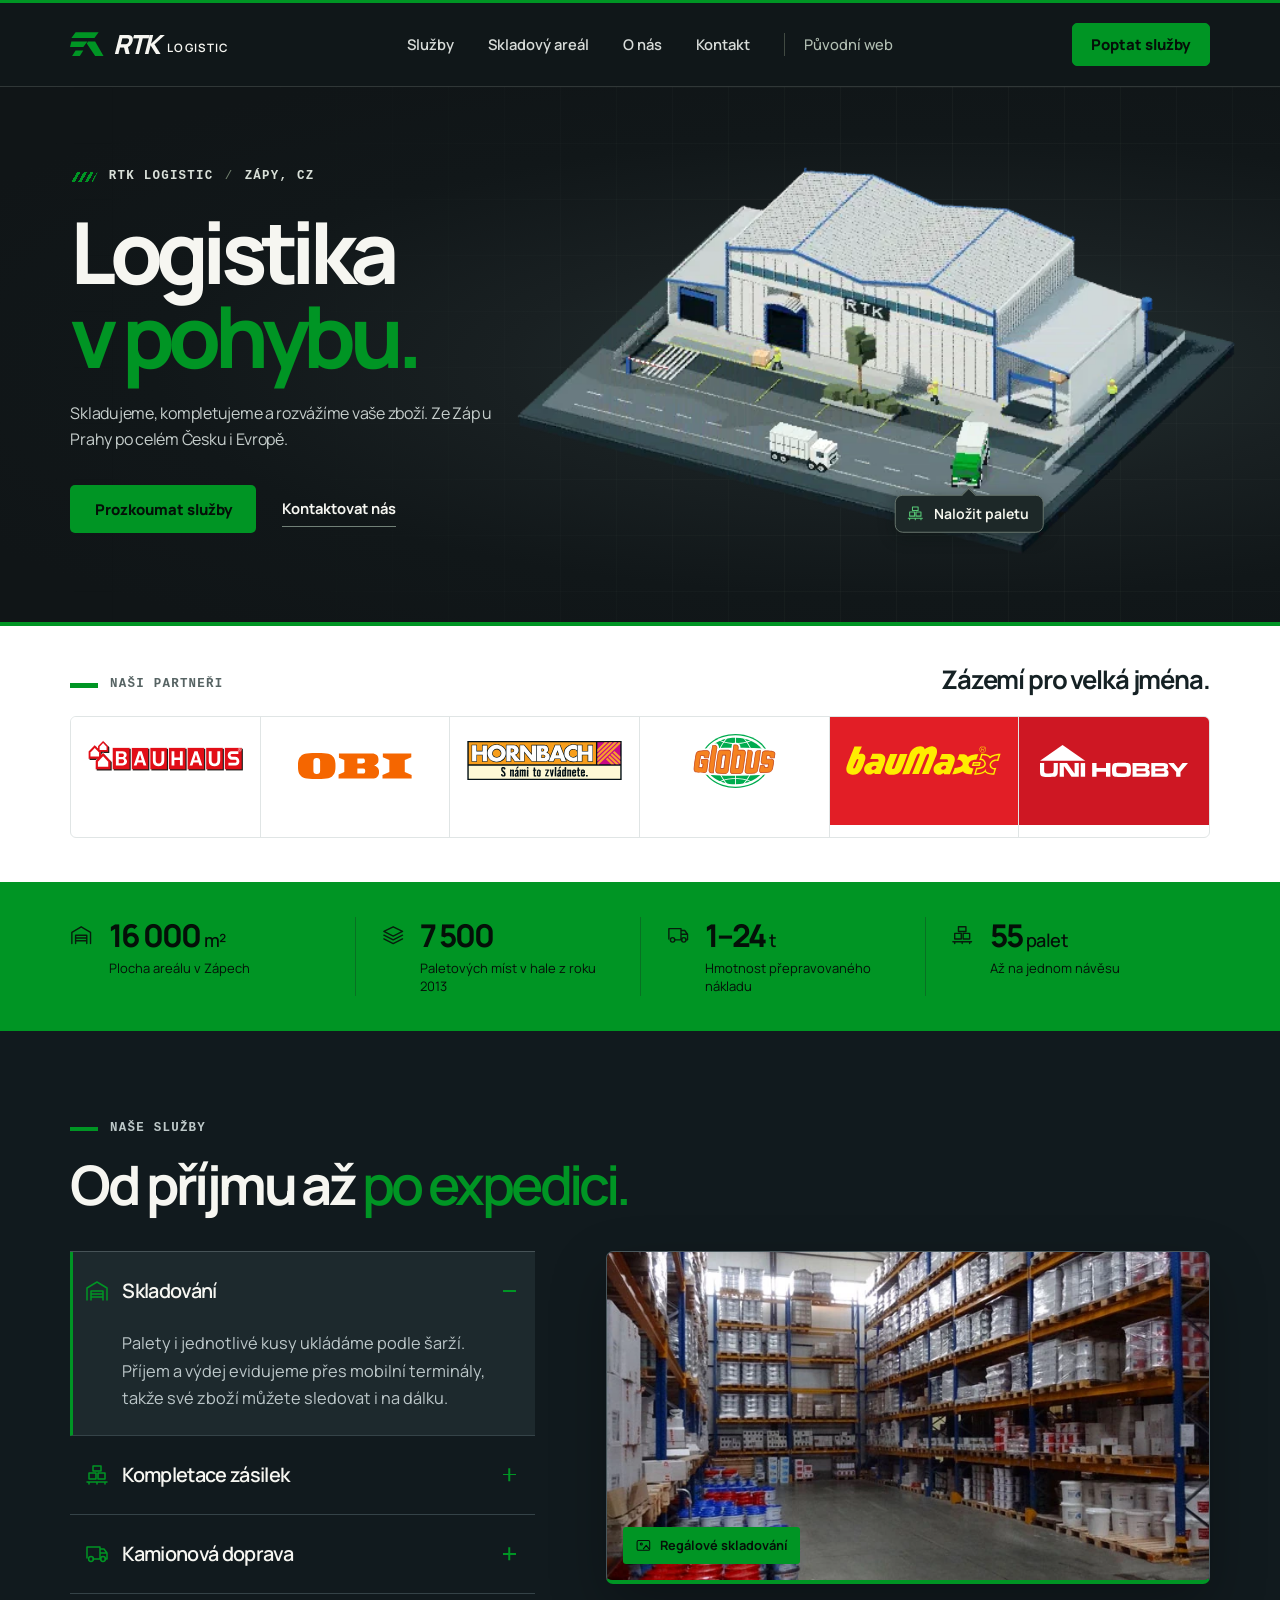
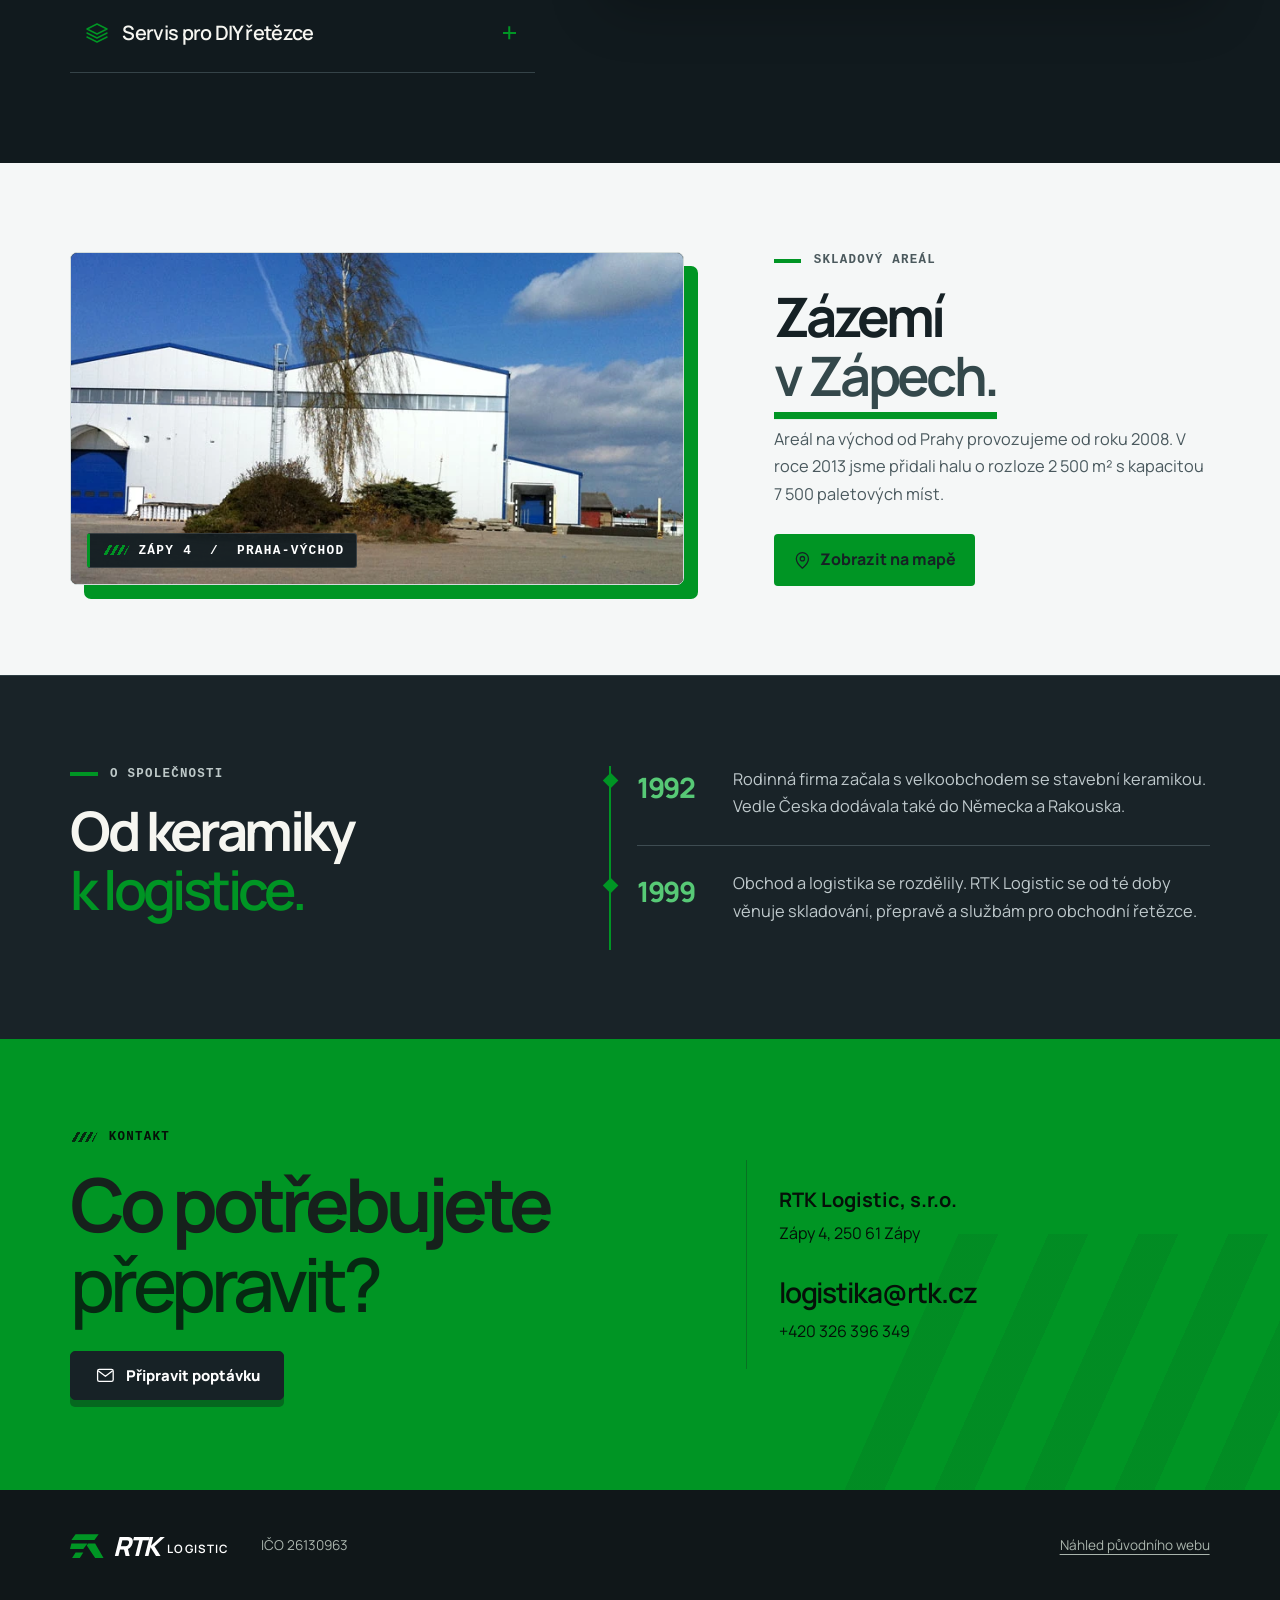
==== commit 3c849ec8: "Keep the truck clock valid when animation starts between frame callbacks" ====
--- a/index.html
+++ b/index.html
@@ -107,5 +107,5 @@
     <h2 id="inquiry-title">Poptávka služeb</h2><p class="form-intro">Vyplňte podrobnosti a otevřete si připravený e-mail pro tým v Zápech.</p>
     <form id="inquiry-form"><label>Služba<select name="service"><option>Skladování</option><option>Kompletace zásilek</option><option>Kamionová doprava</option><option>Servis pro DIY řetězce</option><option>Kombinace služeb</option></select></label><label>Firma nebo jméno<input name="company" autocomplete="organization" required maxlength="120"></label><label>Co potřebujete zajistit?<textarea rows="4" name="message" required maxlength="1600" placeholder="Např. počet palet, místo a požadovaný termín…"></textarea></label><button type="submit" class="btn prime"><svg class="ico"><use href="#email"/></svg> Otevřít v e-mailu</button><button type="button" class="copy-text" id="copy-inquiry">Zkopírovat text poptávky</button><p role="status" id="form-status"></p></form>
   </dialog>
-  <script defer src="scene/prehravac.js?v=3"></script>
+  <script defer src="scene/prehravac.js?v=4"></script>
 </body></html>
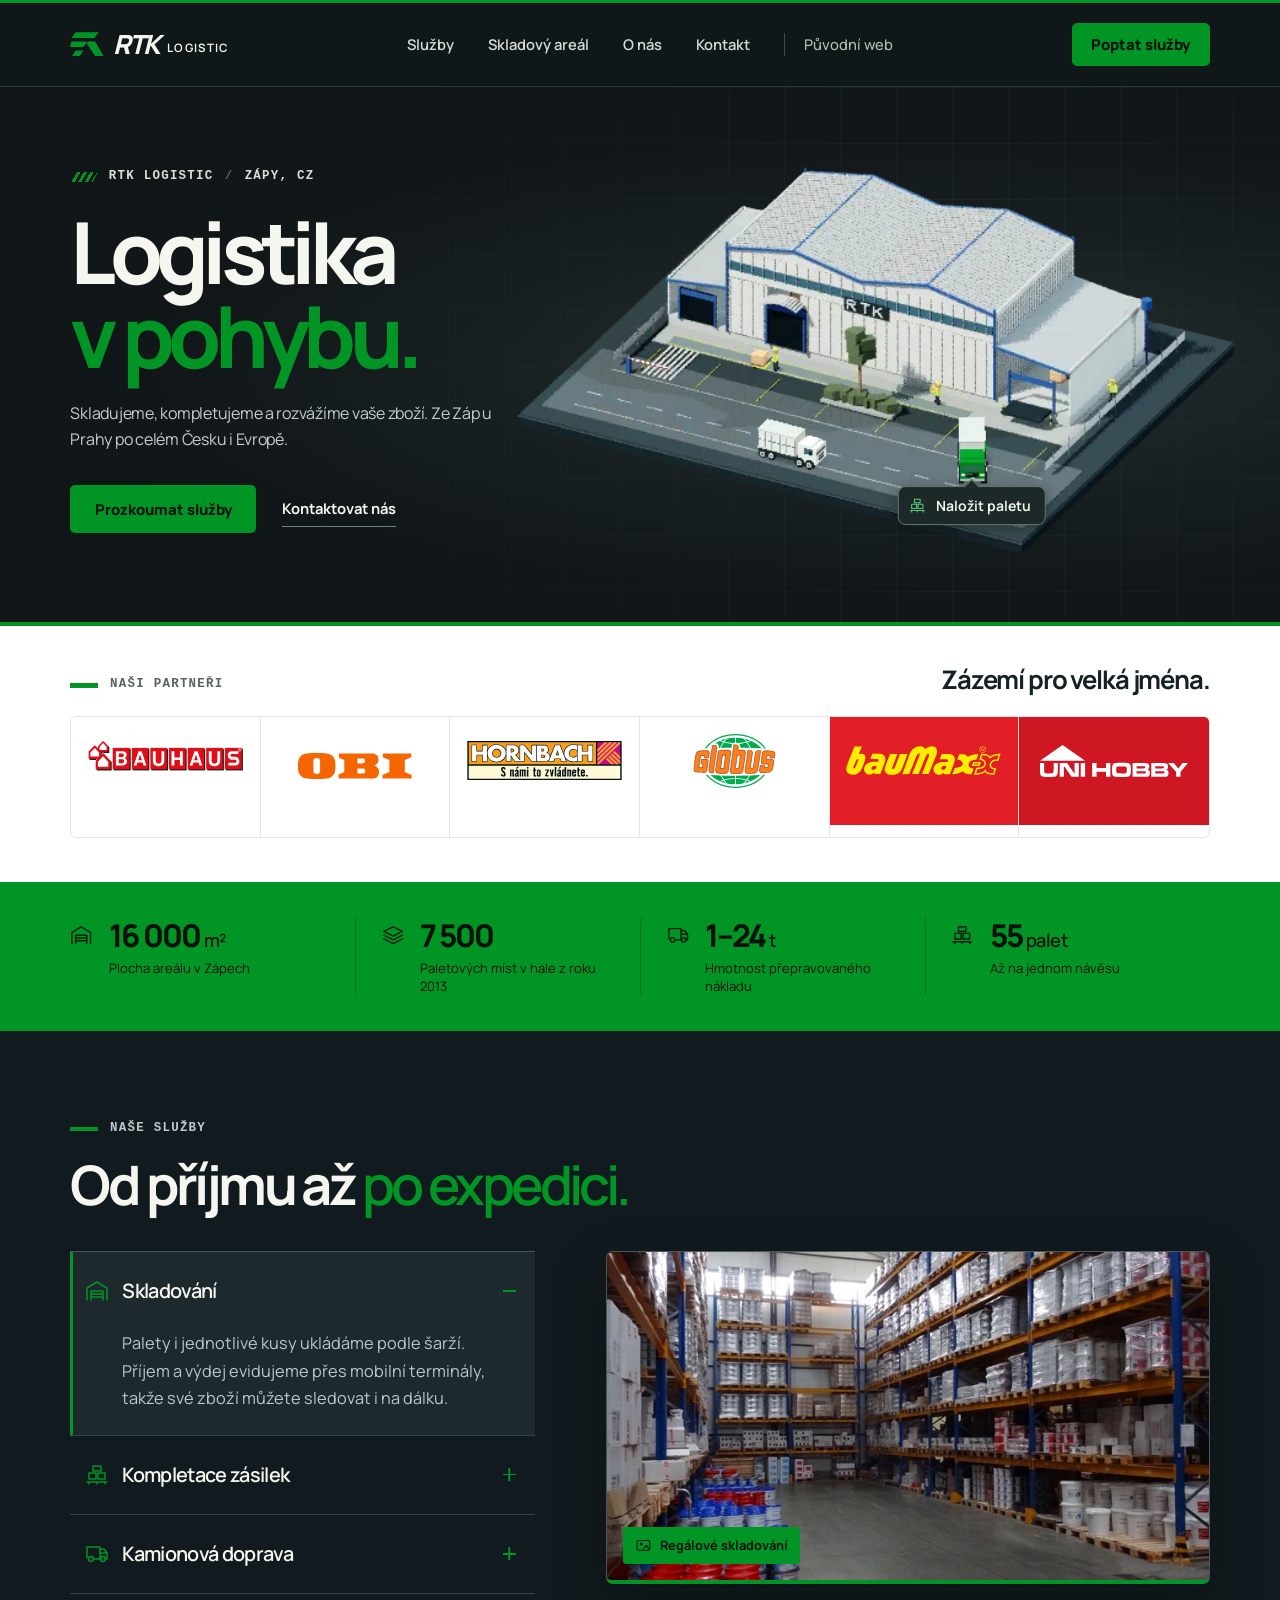
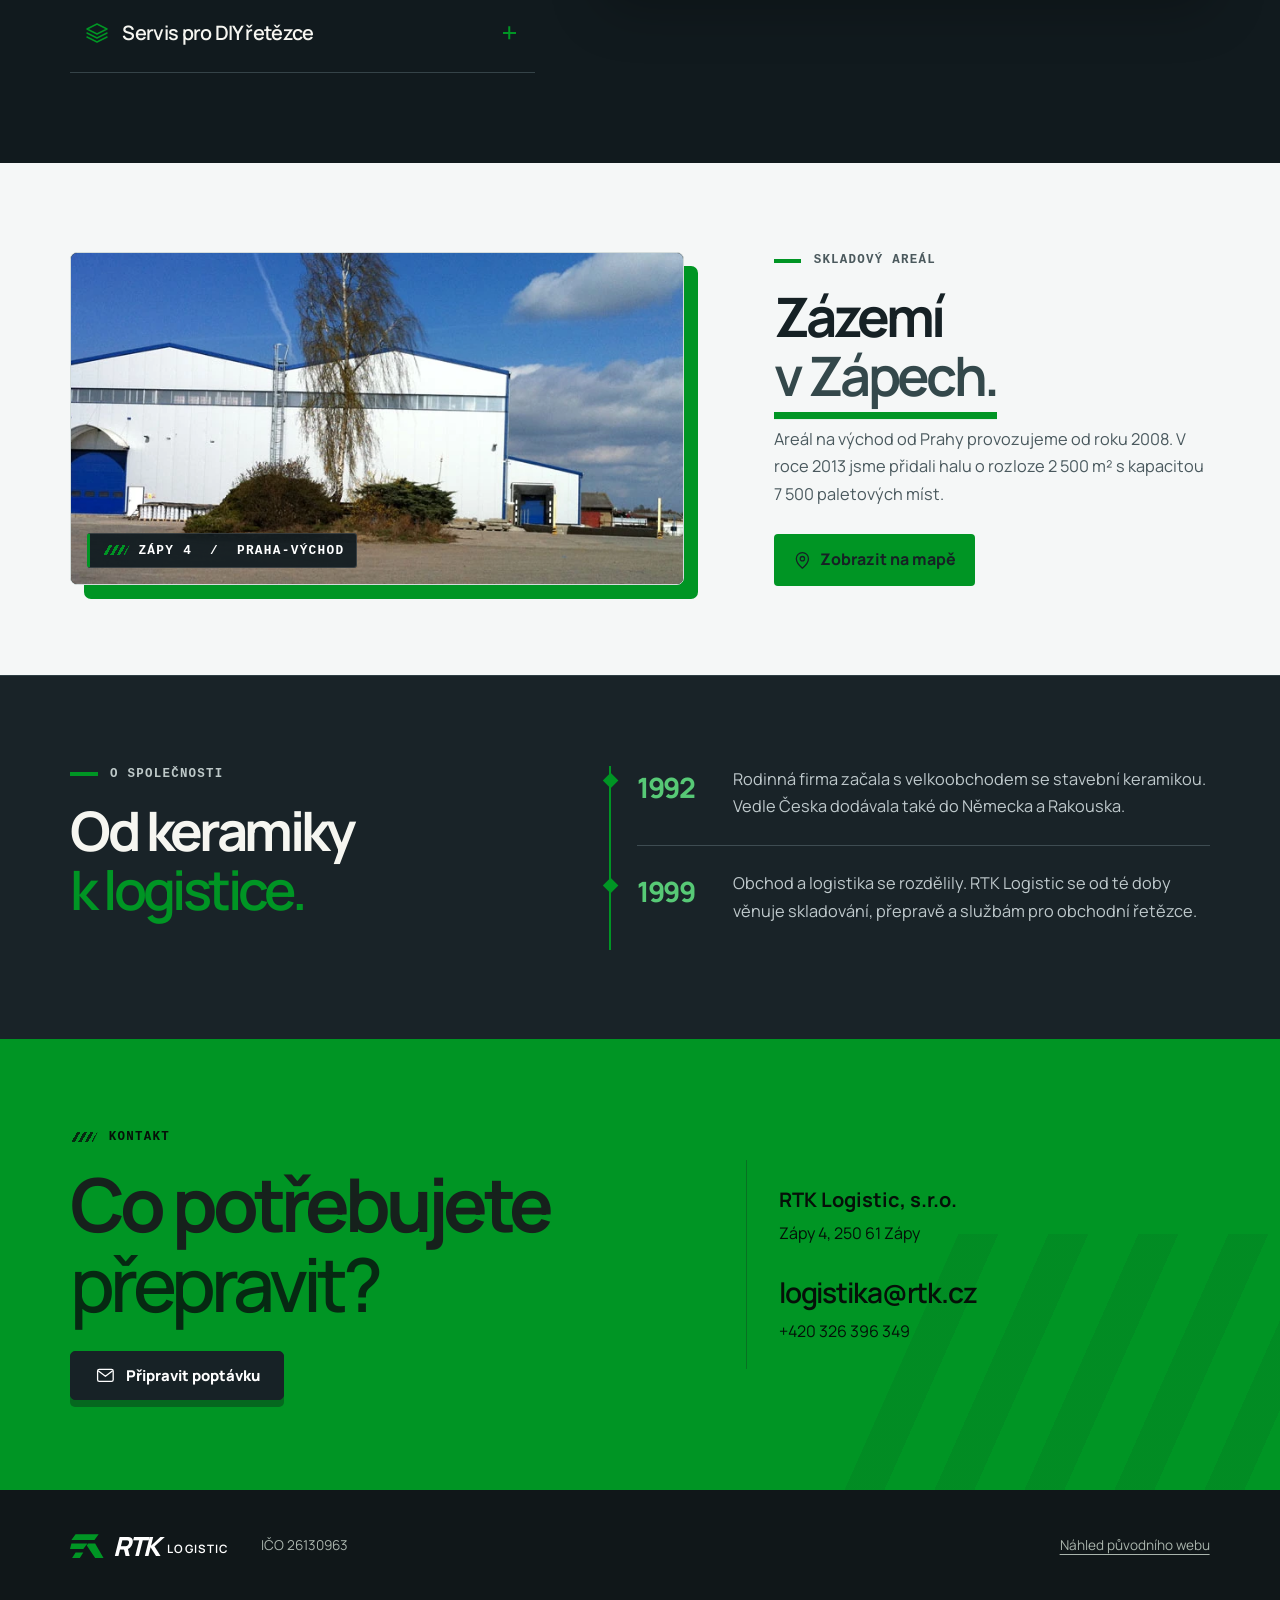
==== commit 74337afa: "Keep the departure on its own clock until the truck completes the route" ====
--- a/index.html
+++ b/index.html
@@ -107,5 +107,5 @@
     <h2 id="inquiry-title">Poptávka služeb</h2><p class="form-intro">Vyplňte podrobnosti a otevřete si připravený e-mail pro tým v Zápech.</p>
     <form id="inquiry-form"><label>Služba<select name="service"><option>Skladování</option><option>Kompletace zásilek</option><option>Kamionová doprava</option><option>Servis pro DIY řetězce</option><option>Kombinace služeb</option></select></label><label>Firma nebo jméno<input name="company" autocomplete="organization" required maxlength="120"></label><label>Co potřebujete zajistit?<textarea rows="4" name="message" required maxlength="1600" placeholder="Např. počet palet, místo a požadovaný termín…"></textarea></label><button type="submit" class="btn prime"><svg class="ico"><use href="#email"/></svg> Otevřít v e-mailu</button><button type="button" class="copy-text" id="copy-inquiry">Zkopírovat text poptávky</button><p role="status" id="form-status"></p></form>
   </dialog>
-  <script defer src="scene/prehravac.js?v=4"></script>
+  <script defer src="scene/prehravac.js?v=5"></script>
 </body></html>
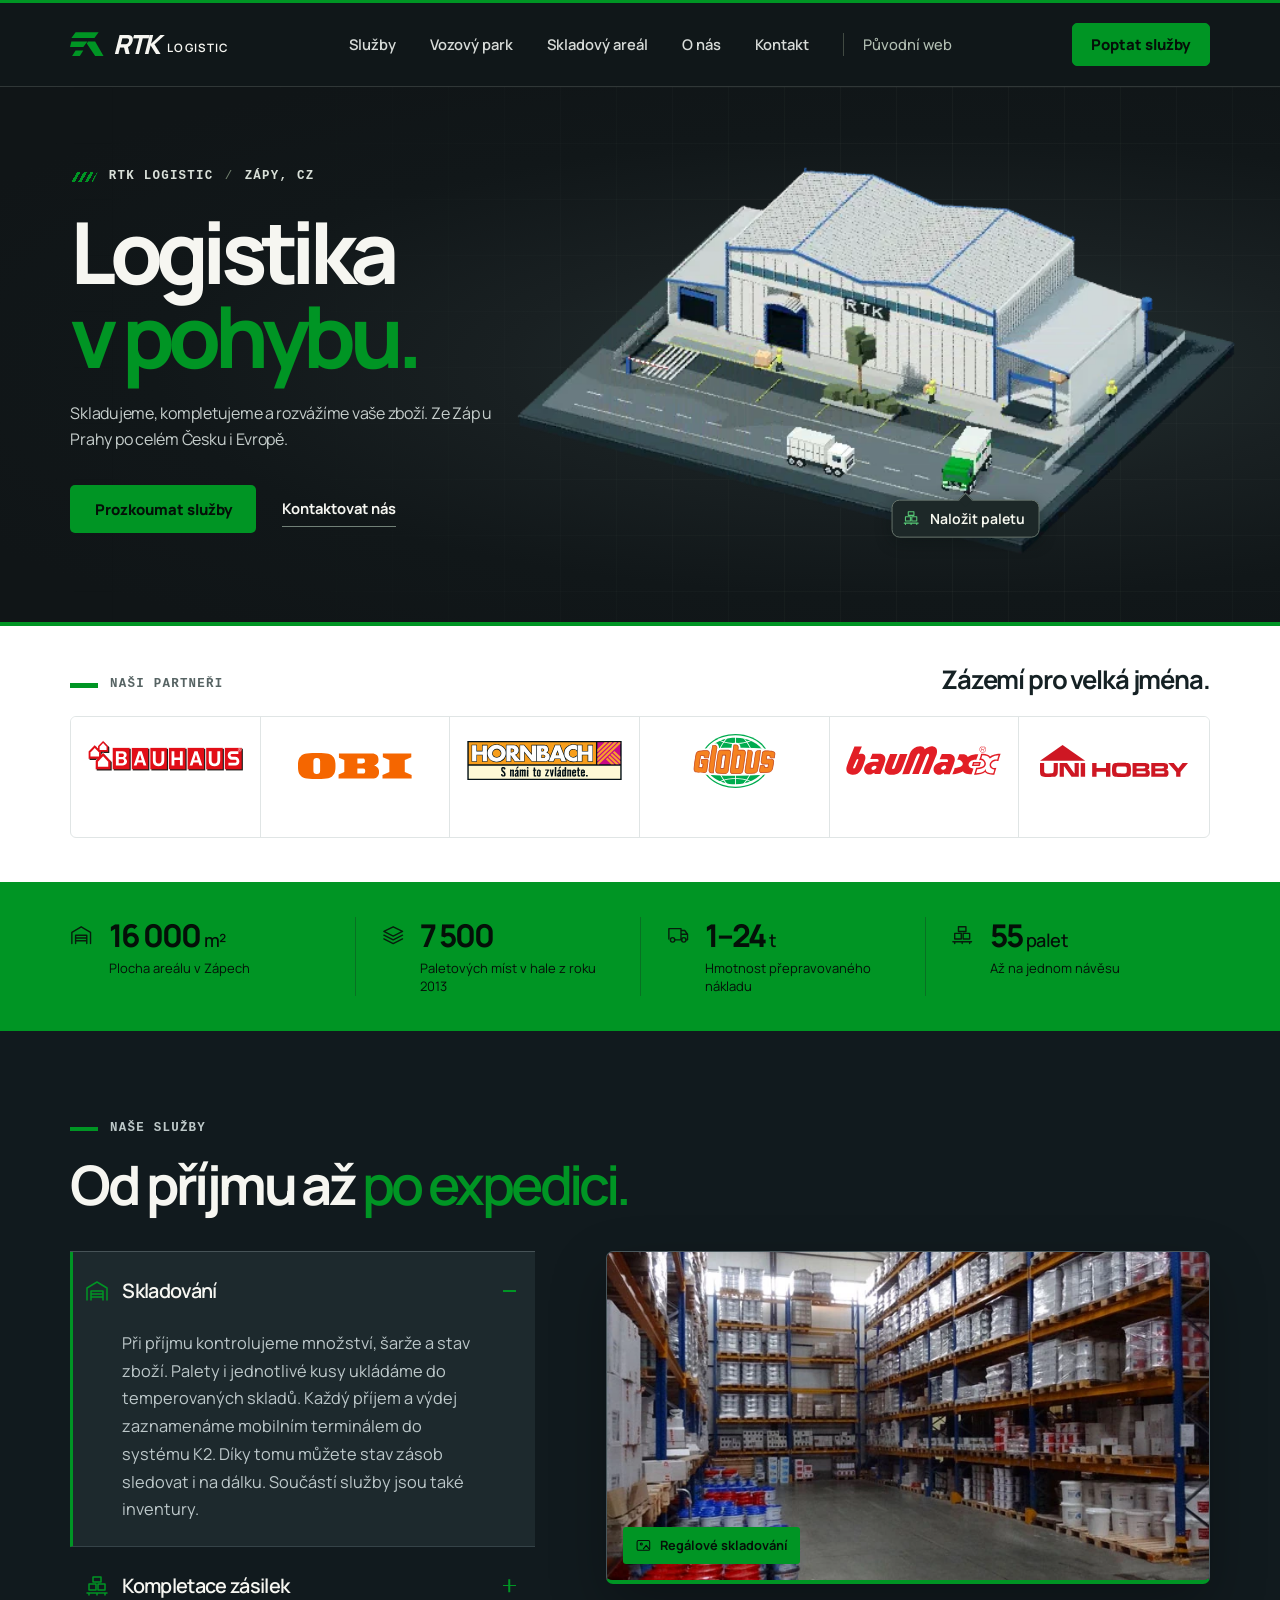
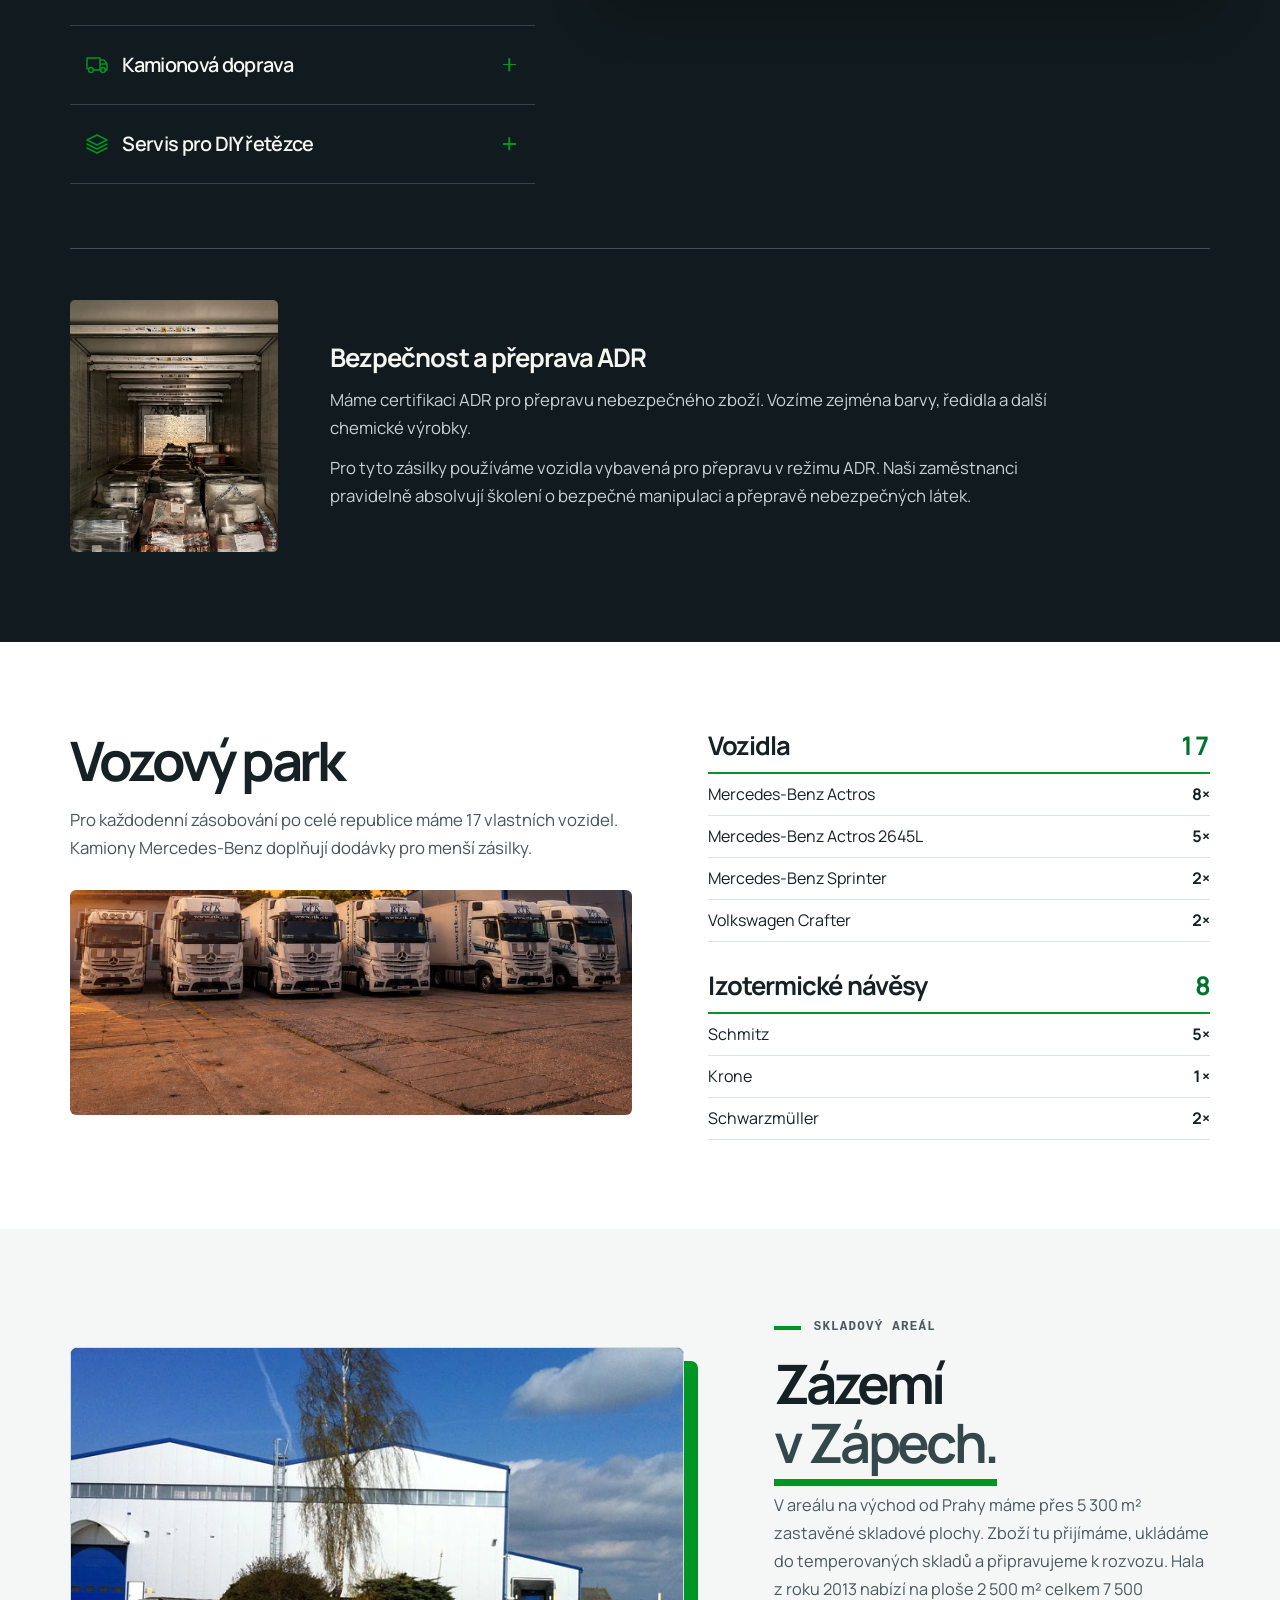
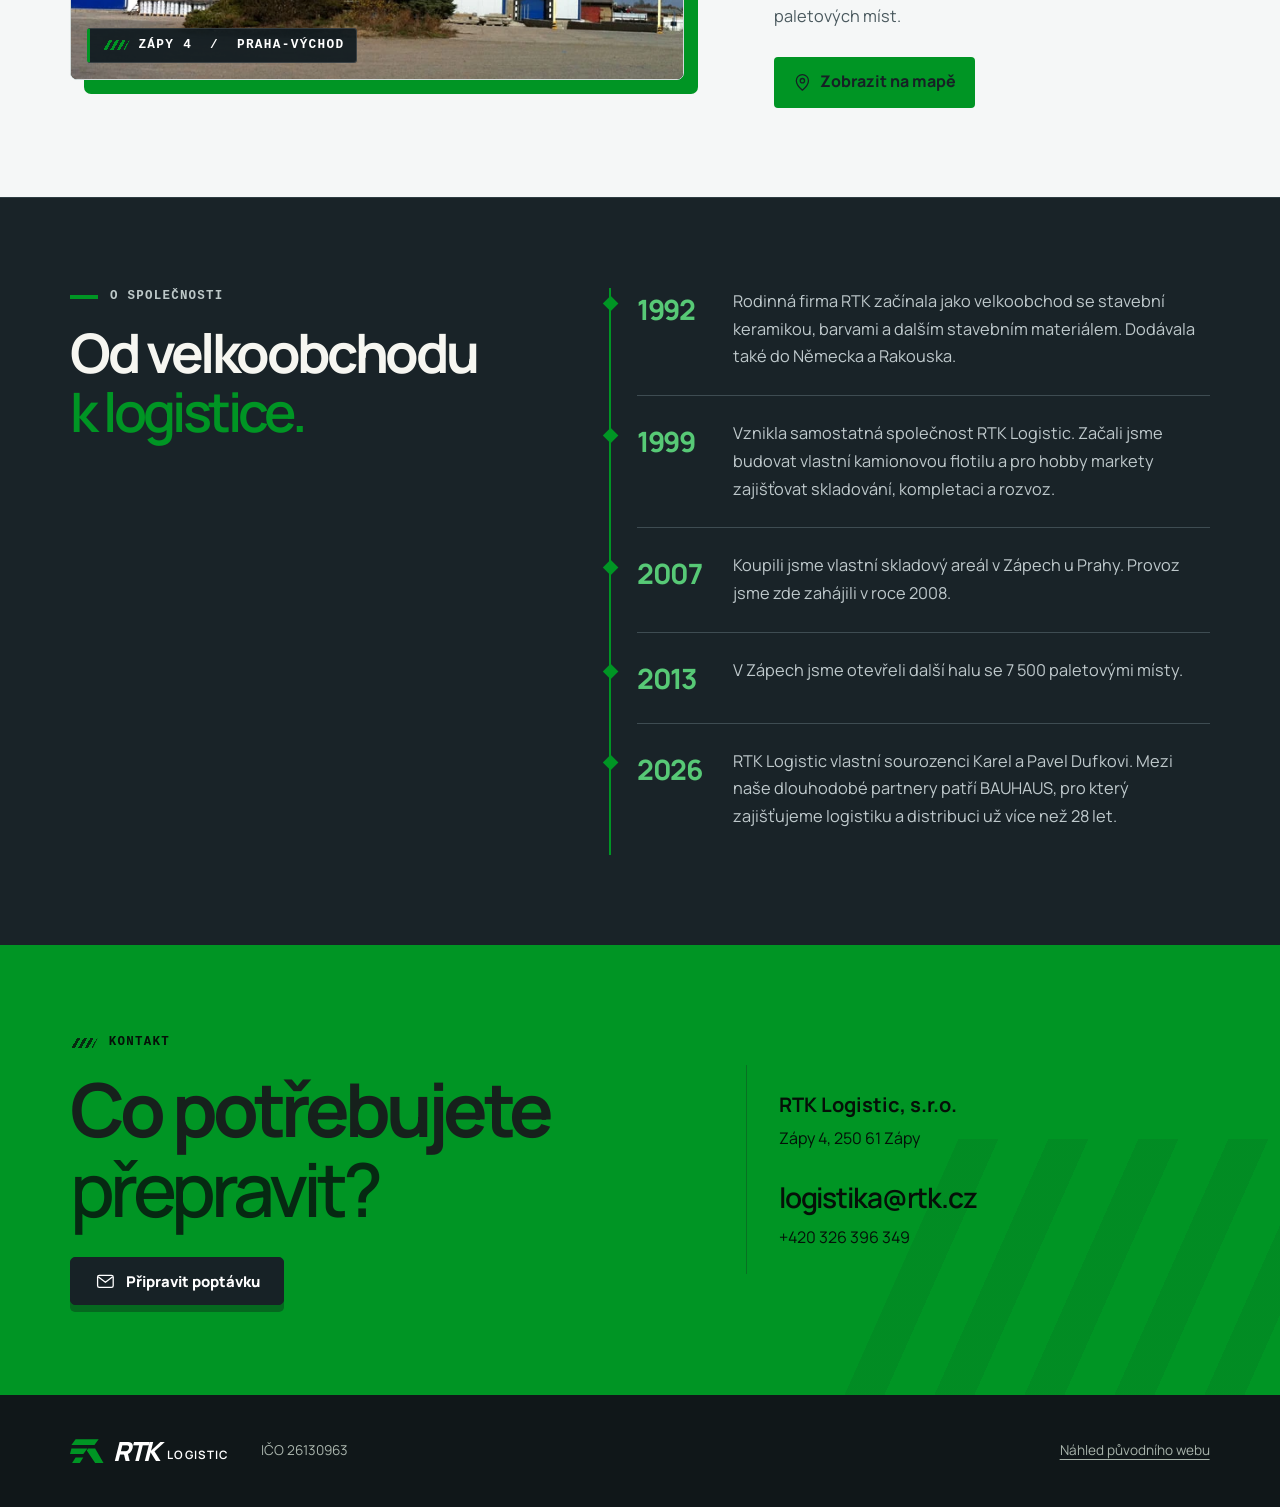
==== commit 1ebb3516: "Doplnit historii, vozový park a přepravu ADR a upravit partnerská loga" ====
--- a/index.html
+++ b/index.html
@@ -7,7 +7,7 @@
   <title>RTK Logistic — Logistika v pohybu</title>
   <link rel="icon" href="assets/mark.svg?v=green" type="image/svg+xml">
   <link rel="preload" href="assets/manrope.woff2" as="font" type="font/woff2" crossorigin>
-  <link rel="stylesheet" href="style.css?v=20261121-film3">
+  <link rel="stylesheet" href="style.css?v=20261126-rtk">
   <script src="ui.js?v=20261120-green2" defer></script>
 </head>
 <body>
@@ -30,7 +30,7 @@
   <a class="skip" href="#obsah">Přejít na obsah</a>
   <header class="top"><div class="wrap navbar">
     <a href="#uvod" class="brand" aria-label="RTK Logistic — úvod"><svg aria-hidden="true"><use href="#mark"/></svg><span class="brand-type"><b>RTK</b><span>LOGISTIC</span></span></a>
-    <nav id="hlavni-nav" aria-label="Hlavní navigace"><a href="#sluzby">Služby</a><a href="#areal">Skladový areál</a><a href="#o-nas">O nás</a><a href="#kontakt">Kontakt</a><a class="archive-nav" href="puvodni/index.html">Původní web</a></nav>
+    <nav id="hlavni-nav" aria-label="Hlavní navigace"><a href="#sluzby">Služby</a><a href="#vozovy-park">Vozový park</a><a href="#areal">Skladový areál</a><a href="#o-nas">O nás</a><a href="#kontakt">Kontakt</a><a class="archive-nav" href="puvodni/index.html">Původní web</a></nav>
     <div class="header-actions"><a class="btn header-cta" data-inquiry href="mailto:logistika@rtk.cz?subject=Poptávka%20služeb">Poptat služby</a><button class="menu-toggle icon-btn" aria-controls="hlavni-nav" aria-expanded="false" aria-label="Otevřít menu"><svg class="ico"><use href="#bars"/></svg></button></div>
   </div></header>
   <main id="obsah">
@@ -68,8 +68,8 @@
 <li><a class="partner-link partner-obi" href="https://www.obi.cz/" target="_blank" rel="noopener noreferrer" aria-label="OBI — oficiální web, otevře se v nové záložce"><img src="assets/partners/obi.svg?v=digital2" alt="OBI" width="180" height="64"><span class="partner-visit" aria-hidden="true">Navštívit web</span></a></li>
 <li><a class="partner-link partner-hornbach" href="https://www.hornbach.cz/" target="_blank" rel="noopener noreferrer" aria-label="HORNBACH — oficiální web, otevře se v nové záložce"><img src="assets/partners/hornbach.svg" alt="HORNBACH" width="180" height="64"><span class="partner-visit" aria-hidden="true">Navštívit web</span></a></li>
 <li><a class="partner-link partner-globus" href="https://www.globus.cz/" target="_blank" rel="noopener noreferrer" aria-label="Globus — oficiální web, otevře se v nové záložce"><img src="assets/partners/globus.svg" alt="Globus" width="180" height="64"><span class="partner-visit" aria-hidden="true">Navštívit web</span></a></li>
-<li><a class="partner-link partner-baumax" href="https://www.baumax.cz/" target="_blank" rel="noopener noreferrer" aria-label="baumax — oficiální web, otevře se v nové záložce"><img src="assets/partners/baumax.svg" alt="baumax" width="180" height="64"><span class="partner-visit" aria-hidden="true">Navštívit web</span></a></li>
-<li><a class="partner-link partner-unihobby" href="https://www.unihobby.cz/" target="_blank" rel="noopener noreferrer" aria-label="UNI HOBBY — oficiální web, otevře se v nové záložce"><img src="assets/partners/unihobby.svg" alt="UNI HOBBY" width="180" height="64"><span class="partner-visit" aria-hidden="true">Navštívit web</span></a></li>
+<li><a class="partner-link partner-baumax" href="https://www.baumax.cz/" target="_blank" rel="noopener noreferrer" aria-label="baumax — oficiální web, otevře se v nové záložce"><img src="assets/partners/baumax.svg?v=red" alt="baumax" width="180" height="64"><span class="partner-visit" aria-hidden="true">Navštívit web</span></a></li>
+<li><a class="partner-link partner-unihobby" href="https://www.unihobby.cz/" target="_blank" rel="noopener noreferrer" aria-label="UNI HOBBY — oficiální web, otevře se v nové záložce"><img src="assets/partners/unihobby.svg?v=red" alt="UNI HOBBY" width="180" height="64"><span class="partner-visit" aria-hidden="true">Navštívit web</span></a></li>
 </ul>
     </div></section>
     <section class="facts" aria-label="Základní parametry provozu"><div class="wrap facts-inner">
@@ -83,20 +83,58 @@
       <h2>Od příjmu až <em>po expedici.</em></h2>
       <div class="service-layout">
         <div class="service-list">
-          <details name="sluzba" data-image="regaly" data-caption="Regálové skladování" open><summary><svg class="ico service-icon" aria-hidden="true"><use href="#warehouse-icon"/></svg><b>Skladování</b><span></span></summary><div class="detail-body"><p>Palety i jednotlivé kusy ukládáme podle šarží. Příjem a výdej evidujeme přes mobilní terminály, takže své zboží můžete sledovat i na dálku.</p></div></details>
-          <details name="sluzba" data-image="expedice" data-caption="Příprava zboží k expedici"><summary><svg class="ico service-icon" aria-hidden="true"><use href="#pallet"/></svg><b>Kompletace zásilek</b><span></span></summary><div class="detail-body"><p>Objednávky sestavíme podle vašich pokynů. Zboží označíme etiketami, přidáme příbaly a připravíme ho pro konkrétního odběratele.</p></div></details>
-          <details name="sluzba" data-image="kamion" data-caption="Kamion RTK u nakládací rampy"><summary><svg class="ico service-icon" aria-hidden="true"><use href="#truck"/></svg><b>Kamionová doprava</b><span></span></summary><div class="detail-body"><p>Přepravujeme zásilky od jedné do 24 tun. Dvoupodlažní návěsy pojmou až 55 palet a přepravu můžeme spojit se svozem prázdných palet.</p></div></details>
-          <details name="sluzba" data-image="prodejna" data-caption="Regálový servis na prodejně"><summary><svg class="ico service-icon" aria-hidden="true"><use href="#layers"/></svg><b>Servis pro DIY řetězce</b><span></span></summary><div class="detail-body"><p>Převezmeme elektronickou objednávku, zkompletujeme ji a doručíme na prodejnu. Tam se postaráme také o doplnění regálů a propagační materiály.</p></div></details>
+          <details name="sluzba" data-image="regaly" data-caption="Regálové skladování" open><summary><svg class="ico service-icon" aria-hidden="true"><use href="#warehouse-icon"/></svg><b>Skladování</b><span></span></summary><div class="detail-body"><p>Při příjmu kontrolujeme množství, šarže a stav zboží. Palety i jednotlivé kusy ukládáme do temperovaných skladů. Každý příjem a výdej zaznamenáme mobilním terminálem do systému K2. Díky tomu můžete stav zásob sledovat i na dálku. Součástí služby jsou také inventury.</p></div></details>
+          <details name="sluzba" data-image="expedice" data-caption="Příprava zboží k expedici"><summary><svg class="ico service-icon" aria-hidden="true"><use href="#pallet"/></svg><b>Kompletace zásilek</b><span></span></summary><div class="detail-body"><p>Pro každou prodejnu nebo odběratele vychystáme vlastní zásilku. Zboží podle zadání přebalíme, doplníme etiketami a příbaly. Hotovou objednávku zabalíme a předáme k expedici.</p></div></details>
+          <details name="sluzba" data-image="kamion" data-caption="Kamion RTK u nakládací rampy"><summary><svg class="ico service-icon" aria-hidden="true"><use href="#truck"/></svg><b>Kamionová doprava</b><span></span></summary><div class="detail-body"><p>Vlastními vozy denně zásobujeme odběratele po celém Česku. Přepravujeme náklady od 1 do 24 tun. Pro objemné zásilky využíváme dvoupodlažní návěsy s kapacitou až 55 palet. Při zpáteční jízdě můžeme svézt prázdné palety.</p></div></details>
+          <details name="sluzba" data-image="prodejna" data-caption="Regálový servis na prodejně"><summary><svg class="ico service-icon" aria-hidden="true"><use href="#layers"/></svg><b>Servis pro DIY řetězce</b><span></span></summary><div class="detail-body"><p>Přijmeme elektronickou objednávku přes EDI a zboží připravíme podle požadavků konkrétní prodejny. Po doručení doplníme zboží do regálů, rozmístíme propagační materiály a podle dohody zajistíme i předváděcí akci.</p></div></details>
         </div>
         <figure class="service-image"><img src="assets/regaly.webp" alt="Regálové skladování" width="940" height="380" loading="lazy" id="service-photo"><figcaption><svg class="ico"><use href="#photo"/></svg><span id="service-caption">Regálové skladování</span></figcaption></figure>
+      </div>
+      <section id="adr" class="safety" aria-labelledby="adr-title">
+        <img src="assets/preprava-adr.webp" loading="lazy" width="543" height="658" alt="Palety s barvami naložené v nákladovém prostoru vozu RTK">
+        <div>
+          <h3 id="adr-title">Bezpečnost a přeprava ADR</h3>
+          <p>Máme certifikaci ADR pro přepravu nebezpečného zboží. Vozíme zejména barvy, ředidla a další chemické výrobky.</p>
+          <p>Pro tyto zásilky používáme vozidla vybavená pro přepravu v režimu ADR. Naši zaměstnanci pravidelně absolvují školení o bezpečné manipulaci a přepravě nebezpečných látek.</p>
+        </div>
+      </section>
+    </div></section>
+    <section id="vozovy-park" class="fleet section" aria-labelledby="fleet-title"><div class="wrap">
+      <div class="fleet-grid">
+        <div class="fleet-intro">
+          <h2 id="fleet-title">Vozový park</h2>
+          <p>Pro každodenní zásobování po celé republice máme 17 vlastních vozidel. Kamiony Mercedes-Benz doplňují dodávky pro menší zásilky.</p>
+          <img src="assets/vozovy-park.webp" width="1520" height="609" alt="Řada nákladních vozů RTK Logistic zaparkovaných před skladem" loading="lazy">
+        </div>
+        <div class="fleet-inventory">
+          <h3>Vozidla <span>17</span></h3>
+          <dl>
+            <div><dt>Mercedes-Benz Actros</dt><dd>8×</dd></div>
+            <div><dt>Mercedes-Benz Actros 2645L</dt><dd>5×</dd></div>
+            <div><dt>Mercedes-Benz Sprinter</dt><dd>2×</dd></div>
+            <div><dt>Volkswagen Crafter</dt><dd>2×</dd></div>
+          </dl>
+          <h3>Izotermické návěsy <span>8</span></h3>
+          <dl>
+            <div><dt>Schmitz</dt><dd>5×</dd></div>
+            <div><dt>Krone</dt><dd>1×</dd></div>
+            <div><dt>Schwarzmüller</dt><dd>2×</dd></div>
+          </dl>
+        </div>
       </div>
     </div></section>
     <section id="areal" class="area section"><div class="wrap area-grid">
       <figure class="site-picture"><img src="assets/areal.webp" width="940" height="380" alt="Původní fotografie skladového areálu RTK v Zápech" loading="lazy"><figcaption><span class="route-mark" aria-hidden="true"></span> ZÁPY 4 &nbsp;/&nbsp; PRAHA-VÝCHOD</figcaption></figure>
-      <div class="area-copy"><p class="label"><i></i> SKLADOVÝ AREÁL</p><h2>Zázemí<br><em>v Zápech.</em></h2><p>Areál na východ od Prahy provozujeme od roku 2008. V roce 2013 jsme přidali halu o rozloze 2 500 m² s kapacitou 7 500 paletových míst.</p><a class="text-link" href="https://www.google.com/maps/search/?api=1&amp;query=50.167086%2C14.680547" target="_blank" rel="noopener"><svg class="ico"><use href="#pin"/></svg> Zobrazit na mapě</a></div>
+      <div class="area-copy"><p class="label"><i></i> SKLADOVÝ AREÁL</p><h2>Zázemí<br><em>v Zápech.</em></h2><p>V areálu na východ od Prahy máme přes 5 300 m² zastavěné skladové plochy. Zboží tu přijímáme, ukládáme do temperovaných skladů a připravujeme k rozvozu. Hala z roku 2013 nabízí na ploše 2 500 m² celkem 7 500 paletových míst.</p><a class="text-link" href="https://www.google.com/maps/search/?api=1&amp;query=50.167086%2C14.680547" target="_blank" rel="noopener"><svg class="ico"><use href="#pin"/></svg> Zobrazit na mapě</a></div>
     </div></section>
-    <section id="o-nas" class="history section"><div class="wrap history-grid"><div><p class="label"><i></i> O SPOLEČNOSTI</p><h2>Od keramiky<br><em>k logistice.</em></h2></div>
-    <div class="timeline"><div><b>1992</b><p>Rodinná firma začala s velkoobchodem se stavební keramikou. Vedle Česka dodávala také do Německa a Rakouska.</p></div><div><b>1999</b><p>Obchod a logistika se rozdělily. RTK Logistic se od té doby věnuje skladování, přepravě a službám pro obchodní řetězce.</p></div></div></div></section>
+    <section id="o-nas" class="history section"><div class="wrap history-grid"><div><p class="label"><i></i> O SPOLEČNOSTI</p><h2>Od velkoobchodu<br><em>k logistice.</em></h2></div>
+    <div class="timeline">
+      <div><b>1992</b><p>Rodinná firma RTK začínala jako velkoobchod se stavební keramikou, barvami a dalším stavebním materiálem. Dodávala také do Německa a Rakouska.</p></div>
+      <div><b>1999</b><p>Vznikla samostatná společnost RTK Logistic. Začali jsme budovat vlastní kamionovou flotilu a pro hobby markety zajišťovat skladování, kompletaci a rozvoz.</p></div>
+      <div><b>2007</b><p>Koupili jsme vlastní skladový areál v Zápech u Prahy. Provoz jsme zde zahájili v roce 2008.</p></div>
+      <div><b>2013</b><p>V Zápech jsme otevřeli další halu se 7 500 paletovými místy.</p></div>
+      <div><b>2026</b><p>RTK Logistic vlastní sourozenci Karel a Pavel Dufkovi. Mezi naše dlouhodobé partnery patří BAUHAUS, pro který zajišťujeme logistiku a distribuci už více než 28 let.</p></div>
+    </div></div></section>
     <section id="kontakt" class="contact section"><div class="wrap contact-grid">
       <div><p class="kicker"><span class="route-mark"></span> KONTAKT</p><h2>Co potřebujete<br><em>přepravit?</em></h2><a class="btn prime" data-inquiry href="mailto:logistika@rtk.cz?subject=Poptávka%20služeb"><svg class="ico"><use href="#email"/></svg> Připravit poptávku</a></div>
       <address><b>RTK Logistic, s.r.o.</b><span>Zápy 4, 250 61 Zápy</span><a href="mailto:logistika@rtk.cz">logistika@rtk.cz</a><a href="tel:+420326396349">+420 326 396 349</a></address>
--- a/style.css
+++ b/style.css
@@ -196,12 +196,6 @@
 @media(max-width:1050px){.partner-link{padding-inline:.7rem}.partner-link img{height:36px}.partner-link.partner-globus img{height:46px}.partner-link.partner-globus{padding-block:.94rem}}
 @media(max-width:780px){.partner-list{gap:0}.partner-list li:nth-child(3){border-right:0}.partner-list li:nth-child(-n+3){border-bottom:1px solid #e0e5e5}.partner-link{min-height:98px}.partners{padding-block:1.7rem 2rem}.partner-visit{opacity:1}.facts-inner{padding-block:1.7rem}.site-picture{box-shadow:8px 8px 0 var(--brand)}}
 @media(max-width:580px){.partners-heading h2{font-size:1.45rem}.partner-link img{height:32px}.partner-link.partner-globus img{height:44px}.services summary{gap:.65rem;font-size:1.08rem}.services .detail-body{padding-left:0}.services summary .service-icon{width:1.25rem;height:1.25rem}.timeline{margin-top:.7rem;padding-left:1.25rem}.timeline>div:before{left:-1.65rem}.contact address{border-left:0;border-top:1px solid #087123;padding:1.5rem 0 0}.area-grid{padding-right:calc(var(--gutter) + 8px)}}
-/* baumax supplies a yellow mark intended for its red brand surface. */
-.partner-link.partner-baumax{background:#e21e26}
-.partner-link.partner-baumax:hover,.partner-link.partner-baumax:focus-visible{background:#c91c23}
-.partner-baumax .partner-visit{color:#fff}
-
-
 /* The truck is the control. Its target follows the projected body in both renderers. */
 .sr-only{position:absolute;width:1px;height:1px;padding:0;margin:-1px;overflow:hidden;clip-path:inset(50%);white-space:nowrap}
 .hero-inner{grid-template-columns:minmax(0,.82fr) minmax(0,1.35fr);gap:.7rem}
@@ -231,9 +225,80 @@
 #warehouse{overflow:clip}
 
 
-.partner-link.partner-unihobby{background:#ce1723}
-.partner-link.partner-unihobby:hover,.partner-link.partner-unihobby:focus-visible{background:#b5121d}
-.partner-unihobby .partner-visit{color:white}
 .partner-unihobby img{max-width:148px}
 .partner-obi img{height:58px}
 .truck-bubble .ico,.timeline b{color:#57c976}
+
+.safety {
+  display: grid;
+  grid-template-columns: minmax(9rem, 13rem) minmax(0, 45rem);
+  gap: clamp(1.4rem, 4vw, 4rem);
+  align-items: center;
+  margin-top: clamp(2.5rem, 5vw, 5rem);
+  padding-top: clamp(2rem, 4vw, 3.5rem);
+  border-top: 1px solid #405056;
+}
+.safety img {
+  width: 100%;
+  height: auto;
+  border-radius: 5px;
+}
+.safety h3, .fleet-inventory h3 {
+  margin: 0;
+  font-size: clamp(1.4rem, 2vw, 2rem);
+  line-height: 1.2;
+  letter-spacing: -.035em;
+}
+.safety p, .fleet-intro p {
+  font-size: 1.05rem;
+  line-height: 1.65;
+}
+.safety p { margin-top: .8rem; color: #c6d1d3; }
+.fleet { background: #fff; color: #162125; }
+.fleet-grid {
+  display: grid;
+  grid-template-columns: 1.12fr 1fr;
+  gap: clamp(2rem, 6vw, 6rem);
+  align-items: start;
+}
+.fleet-intro h2 { margin: 0 0 1rem; }
+.fleet-intro p { max-width: 38rem; color: #46565b; }
+.fleet-intro img { width: 100%; height: auto; margin-top: 1.8rem; border-radius: 6px; }
+.fleet-inventory h3 {
+  display: flex;
+  justify-content: space-between;
+  align-items: baseline;
+  gap: 1rem;
+  padding-bottom: .65rem;
+  border-bottom: 2px solid var(--brand);
+}
+.fleet-inventory h3 span { color: #00732a; font-variant-numeric: tabular-nums; }
+.fleet-inventory dl { margin: 0; }
+.fleet-inventory dl + h3 { margin-top: 1.8rem; }
+.fleet-inventory dl > div {
+  display: flex;
+  align-items: baseline;
+  justify-content: space-between;
+  gap: 1rem;
+  border-bottom: 1px solid #dce3e1;
+  padding-block: .48rem;
+}
+.fleet-inventory dd { margin: 0; font-weight: 700; font-variant-numeric: tabular-nums; }
+@media (max-width: 950px) and (min-width: 781px) {
+  .navbar { gap: .65rem; }
+  .navbar nav { gap: .7rem; }
+  .navbar nav a { font-size: .86rem; }
+}
+@media (max-width: 780px) {
+  .fleet-grid { grid-template-columns: 1fr; }
+}
+@media (max-width: 580px) {
+  .safety { grid-template-columns: 1fr; }
+  .safety img { max-height: 13rem; object-fit: cover; object-position: 50% 72%; }
+  .safety > div { grid-row: 1; }
+}
+@media (max-width: 365px) {
+  .navbar .brand-type { flex-direction: column; align-items: start; gap: .1rem; }
+  .navbar .brand-type > span { align-self: start; }
+  .timeline > div { grid-template-columns: 4.1rem 1fr; }
+}
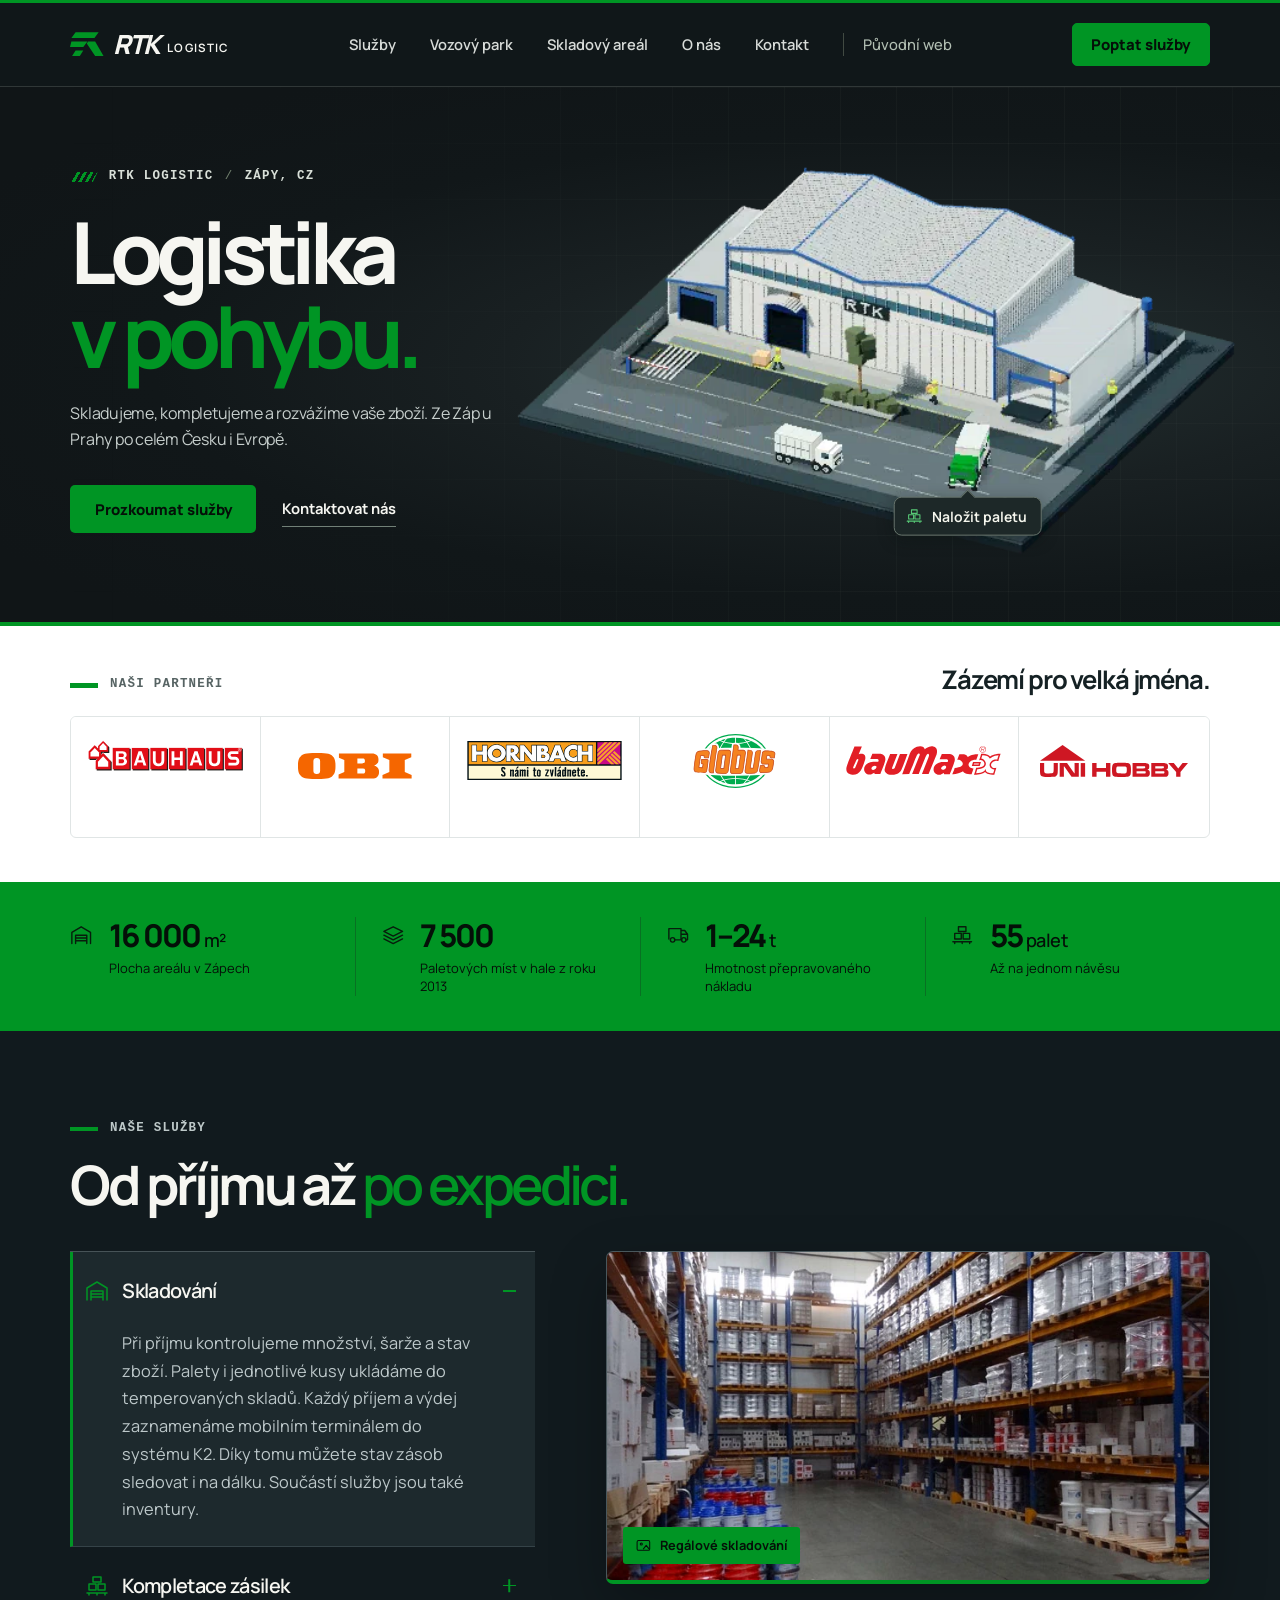
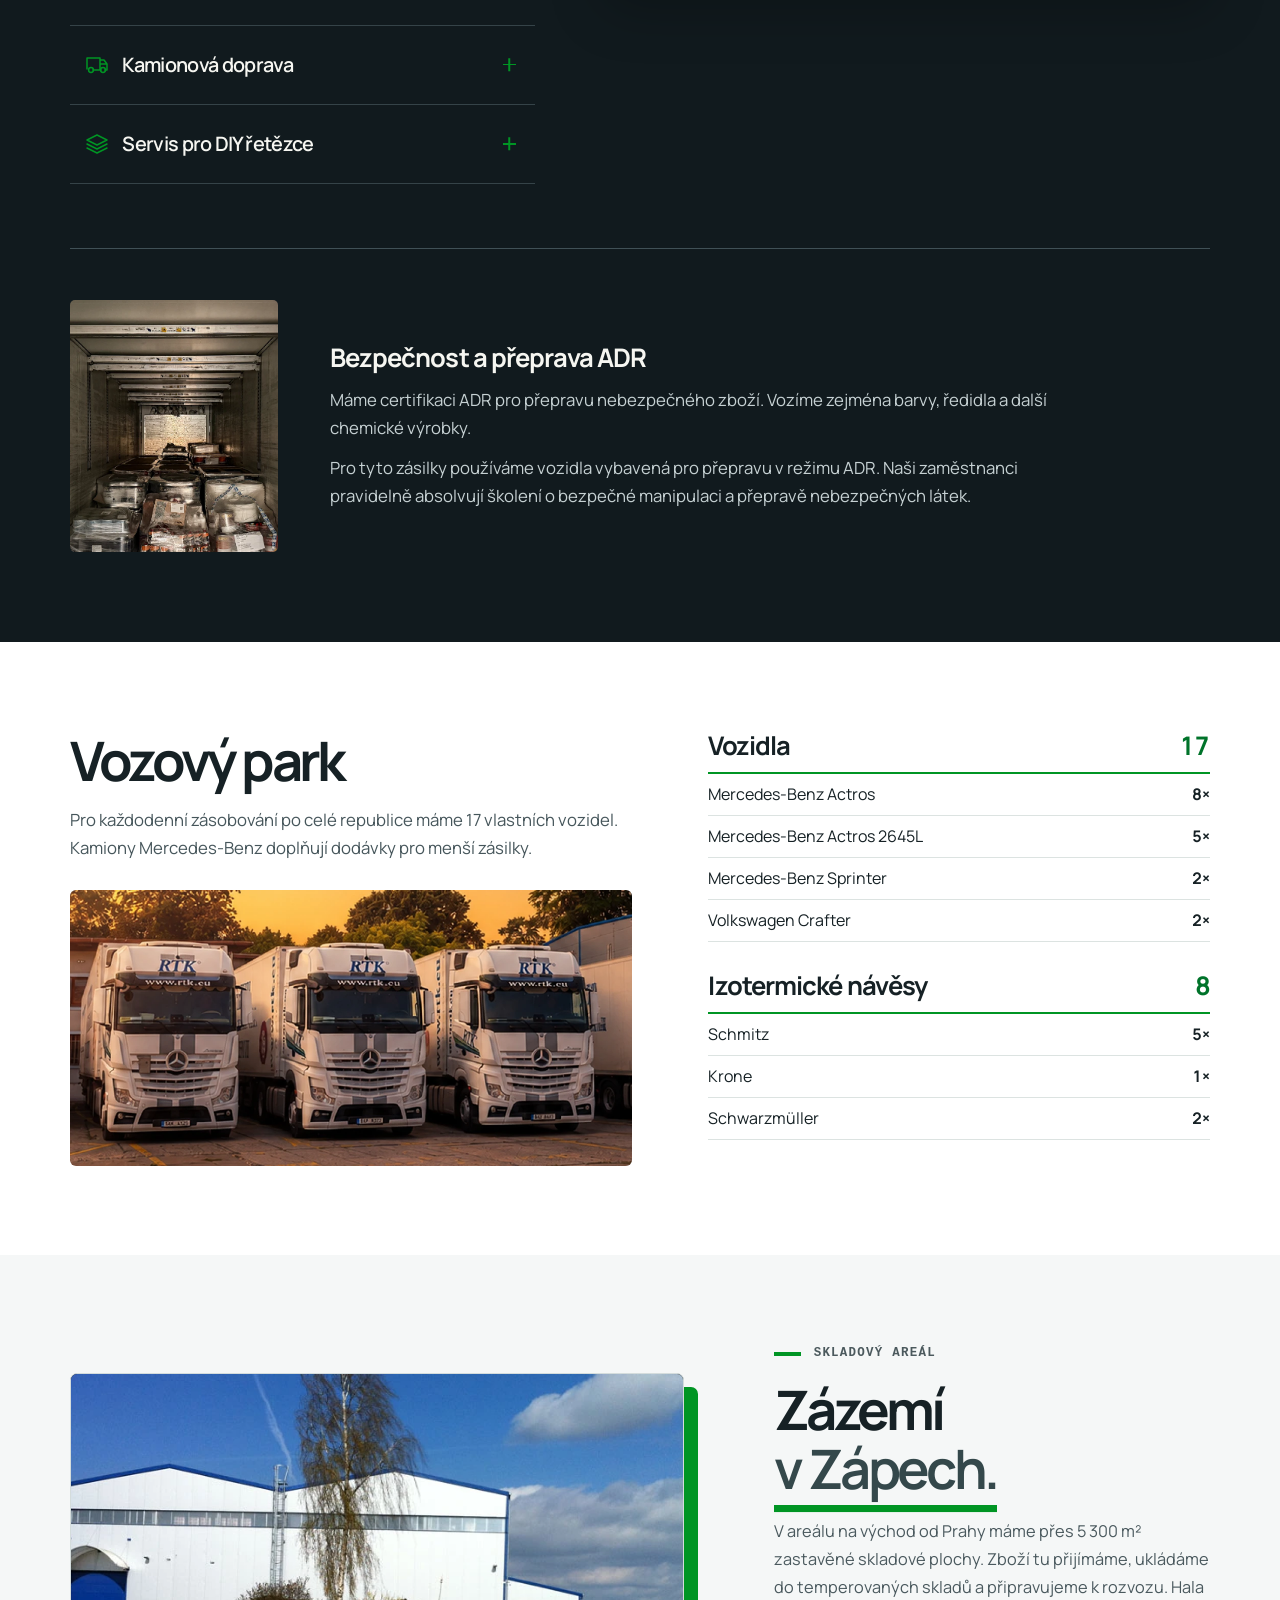
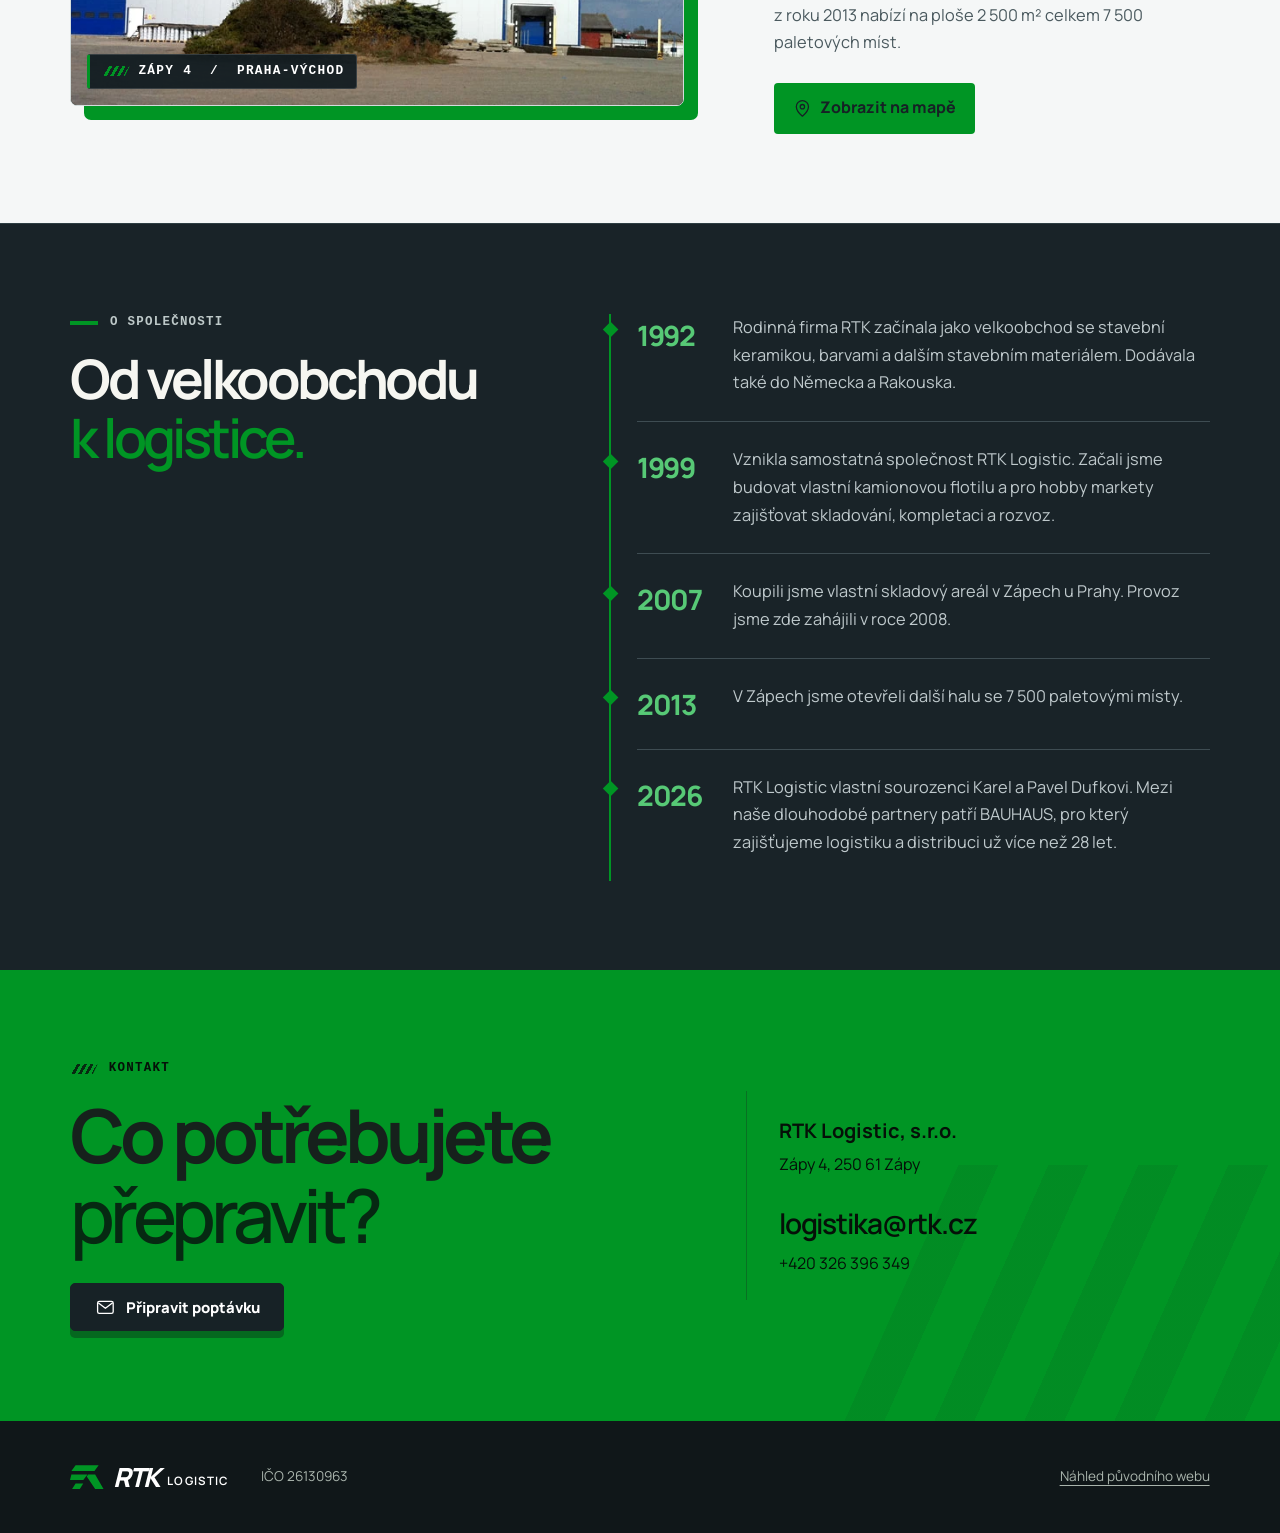
==== commit 96f84a1c: "Přiblížit tři vozy Mercedes-Benz Actros ve vozovém parku" ====
--- a/index.html
+++ b/index.html
@@ -104,7 +104,7 @@
         <div class="fleet-intro">
           <h2 id="fleet-title">Vozový park</h2>
           <p>Pro každodenní zásobování po celé republice máme 17 vlastních vozidel. Kamiony Mercedes-Benz doplňují dodávky pro menší zásilky.</p>
-          <img src="assets/vozovy-park.webp" width="1520" height="609" alt="Řada nákladních vozů RTK Logistic zaparkovaných před skladem" loading="lazy">
+          <img src="assets/vozovy-park.webp?v=actros" width="1104" height="542" alt="Tři vozy Mercedes-Benz Actros s logem RTK Logistic před skladem" loading="lazy">
         </div>
         <div class="fleet-inventory">
           <h3>Vozidla <span>17</span></h3>
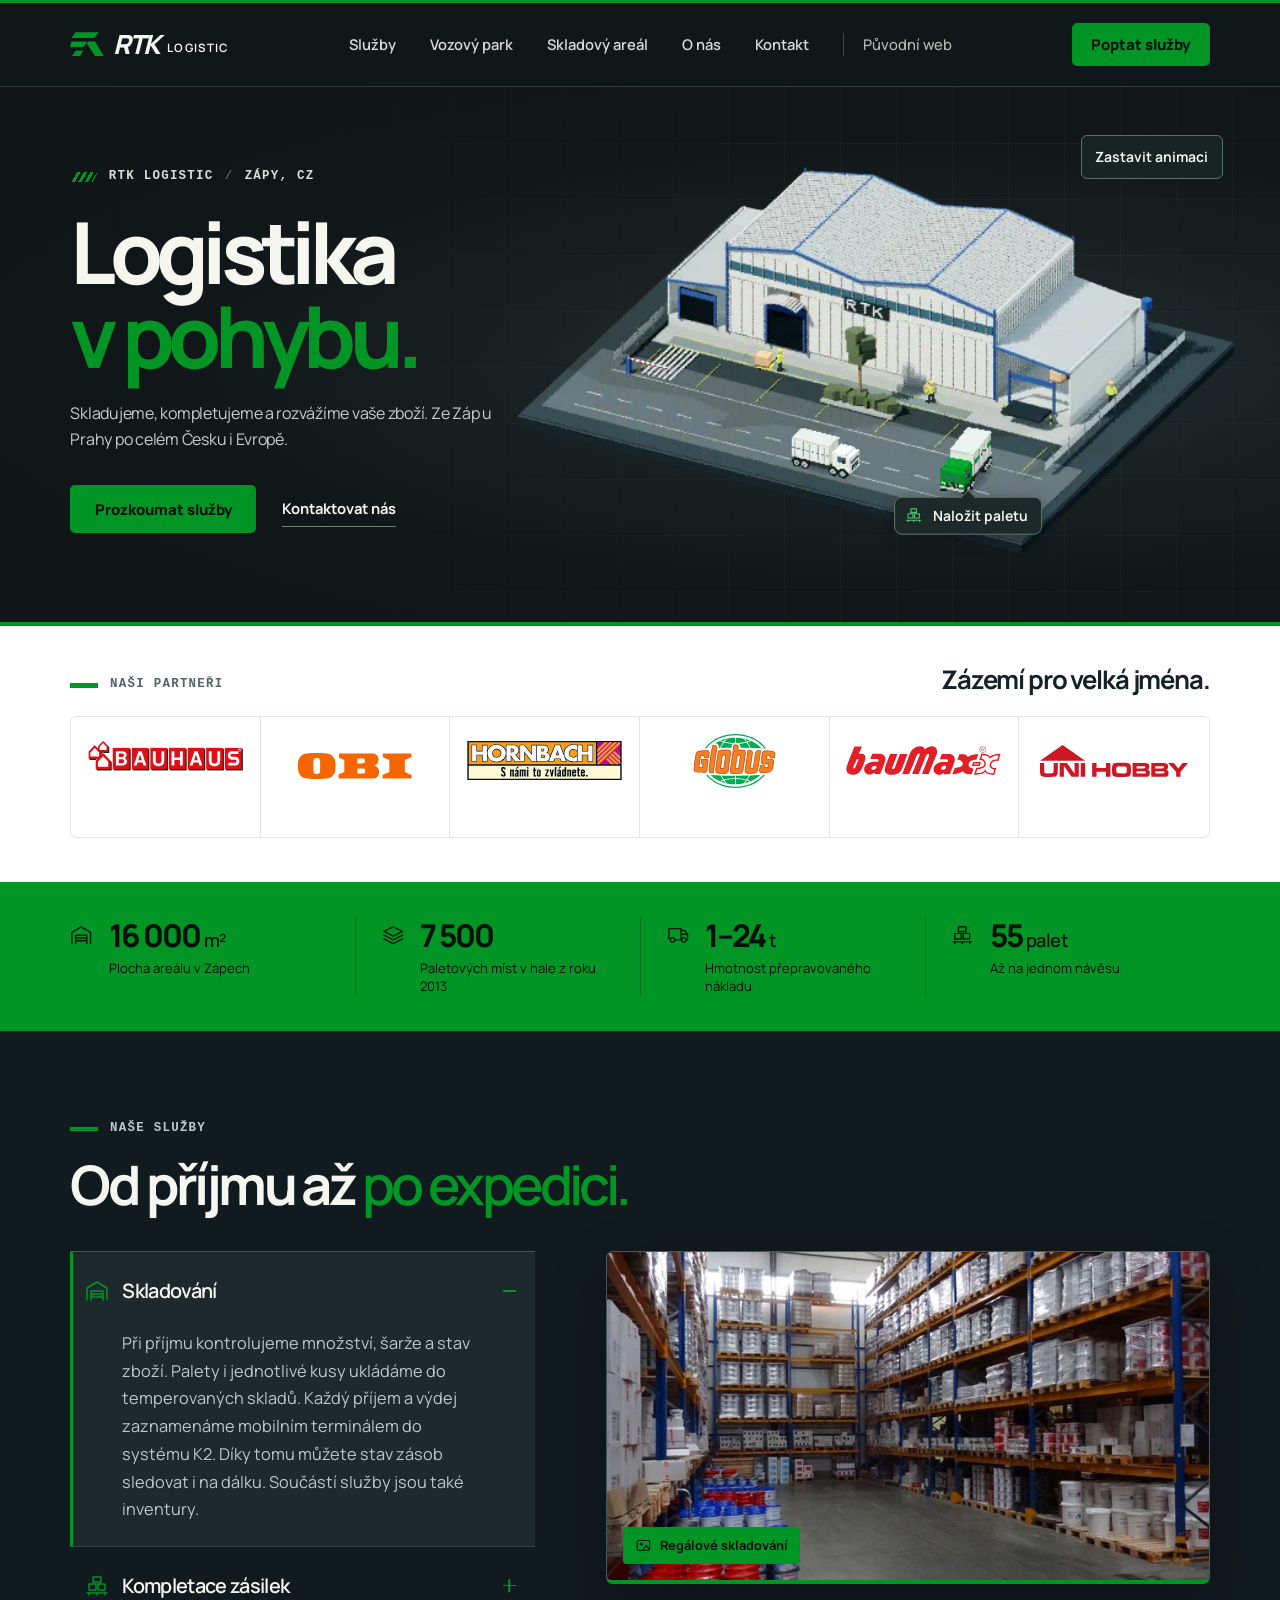
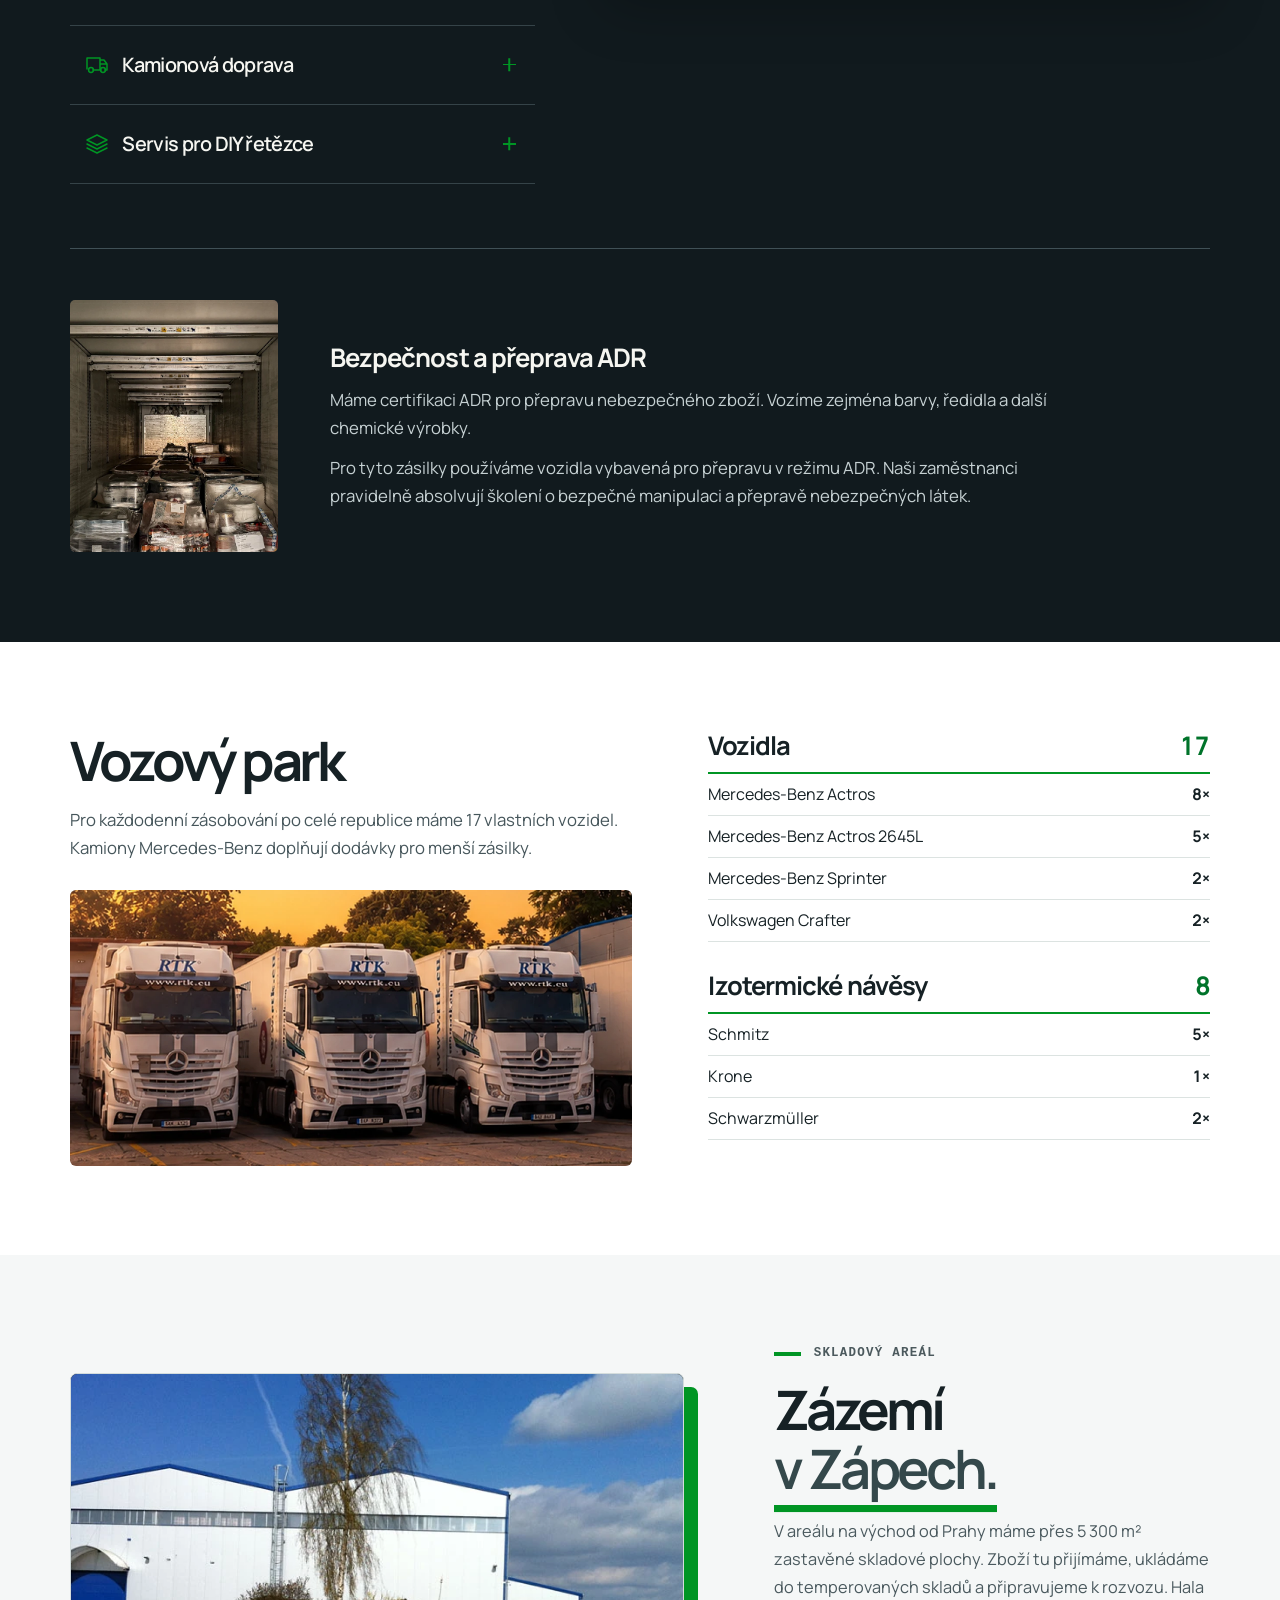
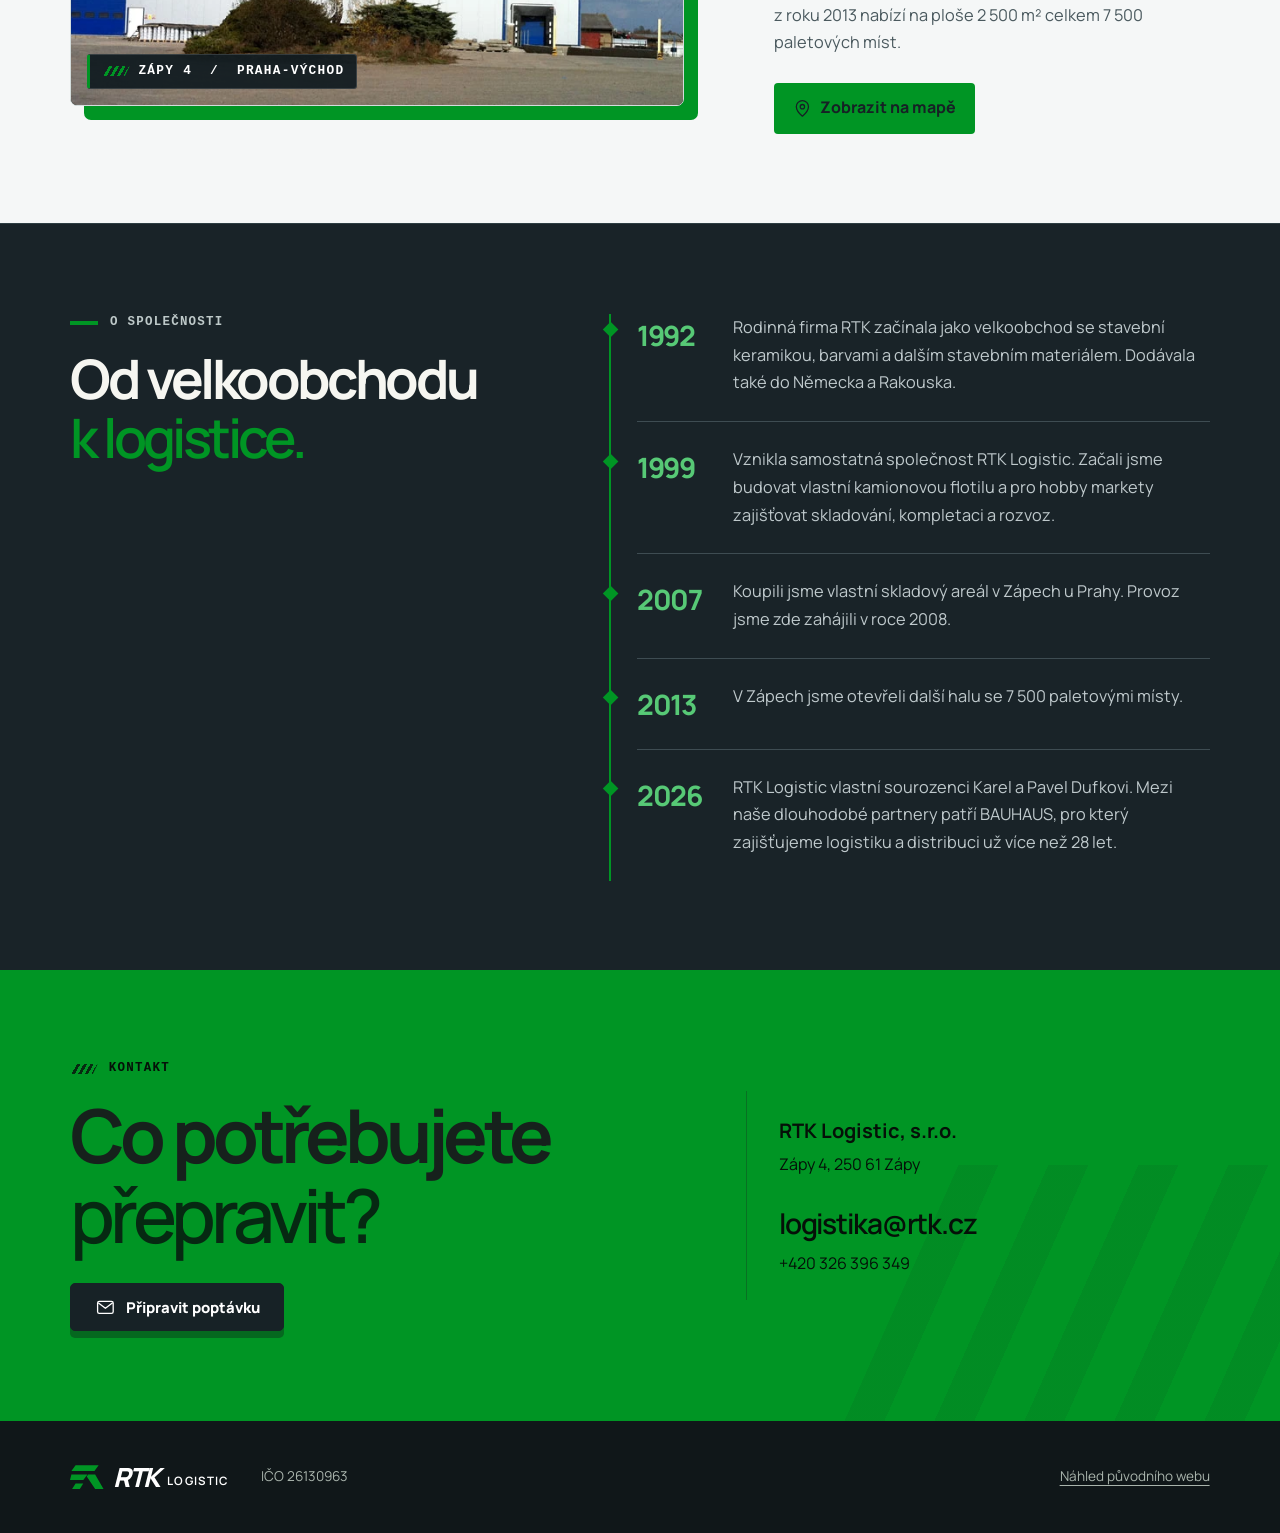
==== commit 7aaa2648: "Spustit animaci skladu automaticky při každém otevření stránky" ====
--- a/index.html
+++ b/index.html
@@ -7,7 +7,7 @@
   <title>RTK Logistic — Logistika v pohybu</title>
   <link rel="icon" href="assets/mark.svg?v=green" type="image/svg+xml">
   <link rel="preload" href="assets/manrope.woff2" as="font" type="font/woff2" crossorigin>
-  <link rel="stylesheet" href="style.css?v=20261126-rtk">
+  <link rel="stylesheet" href="style.css?v=20261126-autoplay">
   <script src="ui.js?v=20261120-green2" defer></script>
 </head>
 <body>
@@ -47,7 +47,6 @@
           <div id="warehouse">
             <div class="yard-stage">
               <picture class="yard-picture">
-                <source media="(prefers-reduced-motion: reduce)" srcset="scene/film/zacatek.webp">
                 <img src="scene/film/provoz.webp" alt="Provoz skladu v Zápech. Kamion přijíždí k rampě, vozík nakládá paletu a lidé pracují před halou." width="600" height="380" fetchpriority="high">
               </picture>
               <video class="yard-film" muted playsinline loop preload="none" aria-hidden="true"></video>
@@ -55,7 +54,7 @@
                 <span class="truck-bubble"><svg class="ico" aria-hidden="true"><use href="#pallet"/></svg><span class="truck-line">Naložit paletu</span></span>
               </button>
             </div>
-            <a class="yard-play" href="scene/film/provoz.mp4">Přehrát provoz skladu</a>
+            <button class="yard-play" type="button" hidden>Zastavit animaci</button>
           </div>
           <figcaption class="sr-only" role="status" aria-atomic="true" id="yard-status"></figcaption>
         </figure>
@@ -145,5 +144,5 @@
     <h2 id="inquiry-title">Poptávka služeb</h2><p class="form-intro">Vyplňte podrobnosti a otevřete si připravený e-mail pro tým v Zápech.</p>
     <form id="inquiry-form"><label>Služba<select name="service"><option>Skladování</option><option>Kompletace zásilek</option><option>Kamionová doprava</option><option>Servis pro DIY řetězce</option><option>Kombinace služeb</option></select></label><label>Firma nebo jméno<input name="company" autocomplete="organization" required maxlength="120"></label><label>Co potřebujete zajistit?<textarea rows="4" name="message" required maxlength="1600" placeholder="Např. počet palet, místo a požadovaný termín…"></textarea></label><button type="submit" class="btn prime"><svg class="ico"><use href="#email"/></svg> Otevřít v e-mailu</button><button type="button" class="copy-text" id="copy-inquiry">Zkopírovat text poptávky</button><p role="status" id="form-status"></p></form>
   </dialog>
-  <script defer src="scene/prehravac.js?v=5"></script>
+  <script defer src="scene/prehravac.js?v=6"></script>
 </body></html>
--- a/style.css
+++ b/style.css
@@ -209,9 +209,9 @@
 .yard-film{pointer-events:none;opacity:0;mask:url('scene/film/silueta.png') center/100% 100% no-repeat;-webkit-mask:url('scene/film/silueta.png') center/100% 100% no-repeat}
 #warehouse[data-surface="film"] .yard-film{opacity:1}
 #warehouse[data-surface="film"] .yard-picture{visibility:hidden}
-.yard-play{display:none;position:absolute;bottom:3%;left:50%;transform:translateX(-50%);z-index:3;width:max-content;border:1px solid #5a7266;border-radius:6px;background:#172421;color:#f3faf4;padding:.5rem .85rem;font-weight:650;font-size:.875rem}
-@media(prefers-reduced-motion:reduce){.yard-play{display:block}.yard-stage{transition:none}}
-#warehouse[data-enabled] .yard-play{display:none}
+.yard-play{position:absolute;top:3%;right:3%;z-index:3;min-height:44px;border:1px solid #5a7266;border-radius:6px;background:#172421;color:#f3faf4;padding:.5rem .85rem;font-weight:650;font-size:.875rem}
+.yard-play:focus-visible{outline-offset:2px}
+@media(prefers-reduced-motion:reduce){.yard-stage{transition:none}}
 .truck-target{position:absolute;z-index:2;transform:translate(-50%,-50%);padding:0;border:0;min-width:44px;min-height:44px;background:transparent;outline-offset:3px;touch-action:manipulation;cursor:pointer}
 .truck-target[hidden]{display:none}
 .truck-bubble{position:absolute;top:100%;left:var(--bubble-x,50%);transform:translateX(-50%);display:flex;align-items:center;gap:.5rem;min-height:38px;width:max-content;max-width:88vw;padding:.48rem .85rem .48rem .55rem;border-radius:8px;border:1px solid #67746c;color:#f6f7ee;background:#1d2828;box-shadow:0 4px 16px #08120f66;font:650 .875rem/1.25 var(--type);white-space:nowrap;transition:background .15s,color .15s}
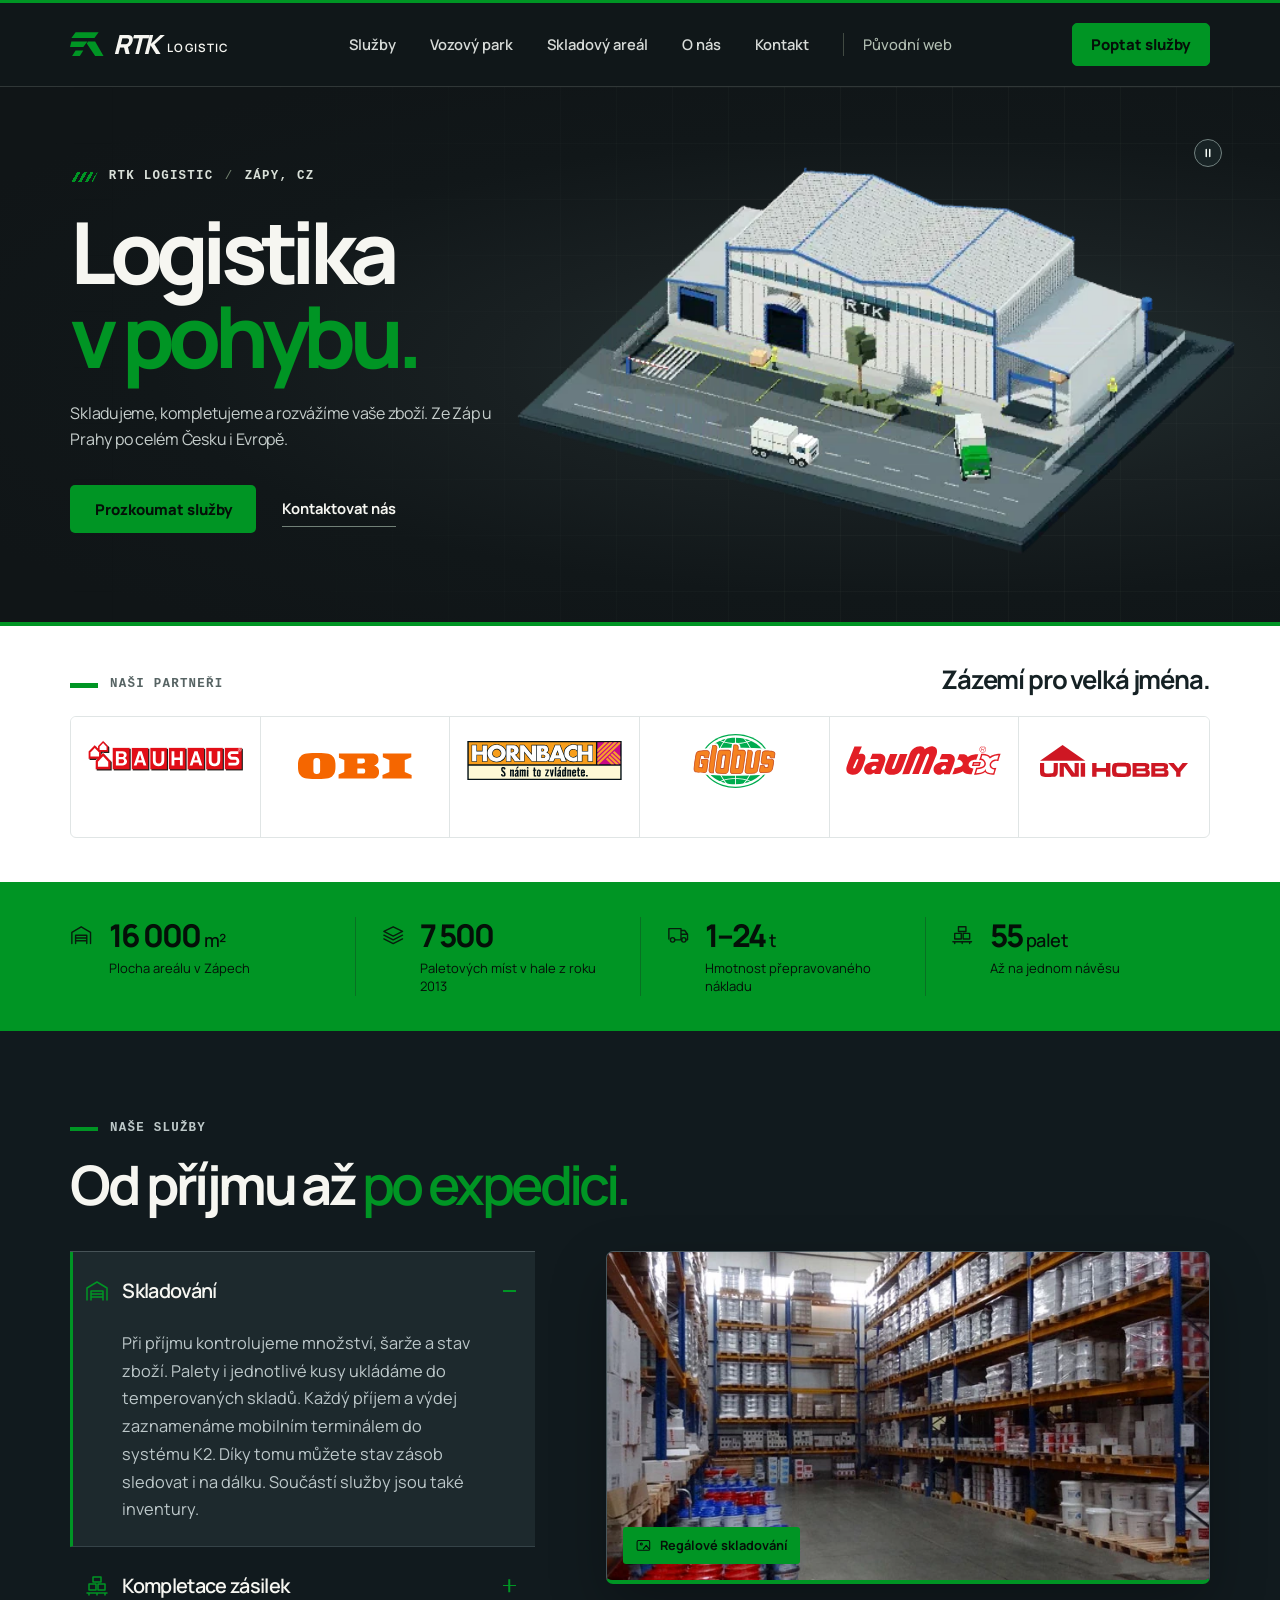
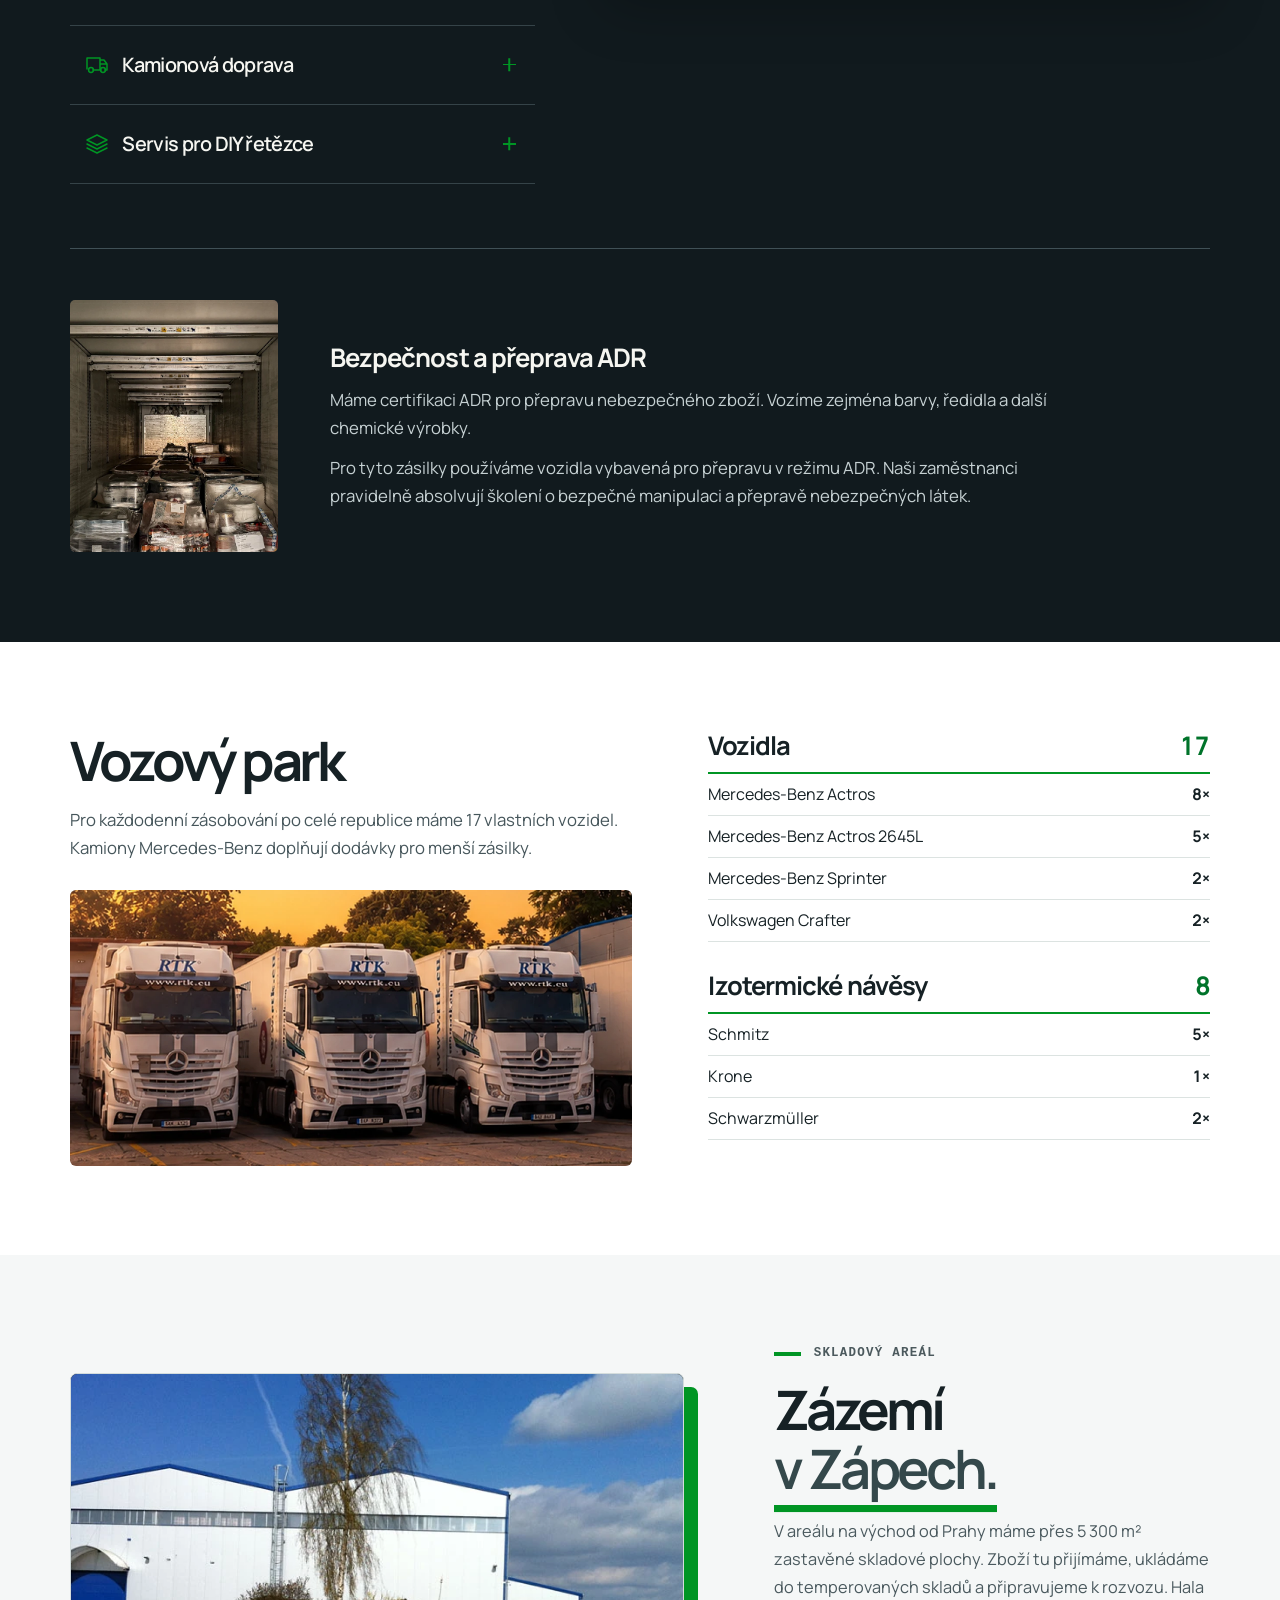
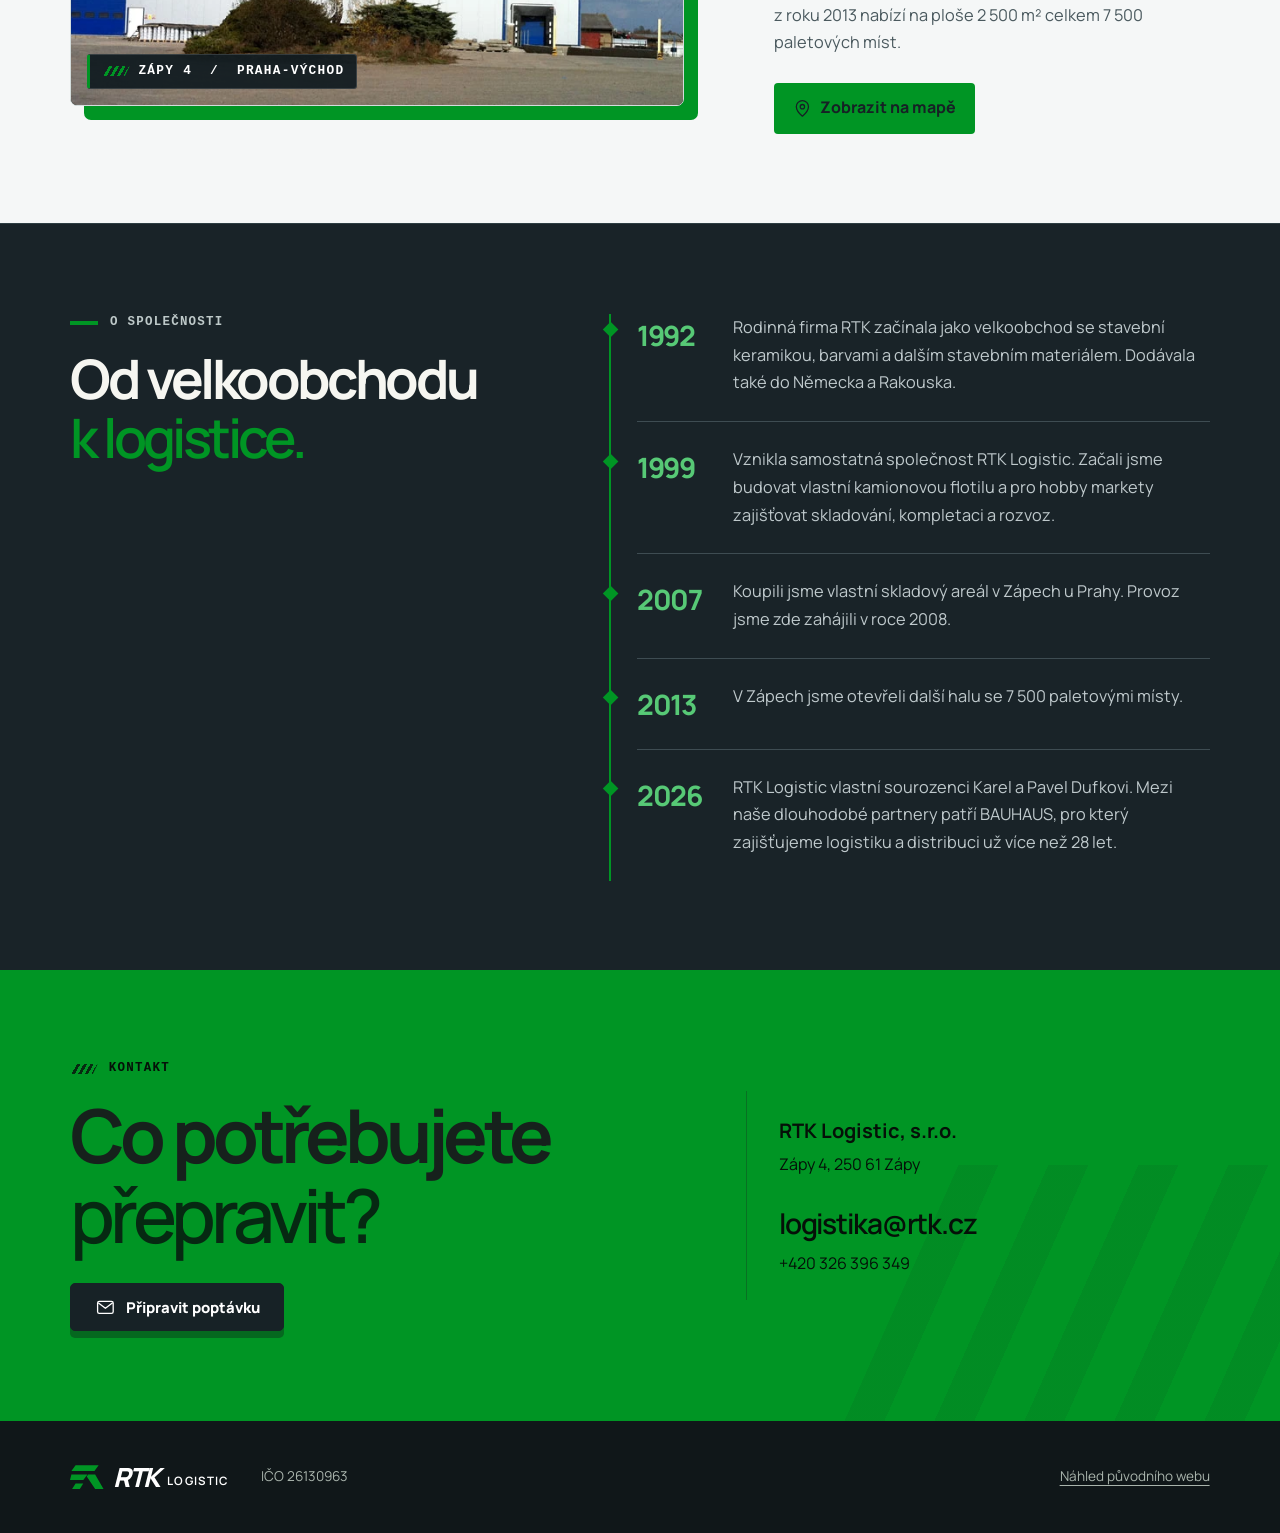
==== commit a27a4e11: "Nahradit akce kamionu jedinou ikonou pro přehrávání a pauzu" ====
--- a/index.html
+++ b/index.html
@@ -7,7 +7,7 @@
   <title>RTK Logistic — Logistika v pohybu</title>
   <link rel="icon" href="assets/mark.svg?v=green" type="image/svg+xml">
   <link rel="preload" href="assets/manrope.woff2" as="font" type="font/woff2" crossorigin>
-  <link rel="stylesheet" href="style.css?v=20261126-autoplay">
+  <link rel="stylesheet" href="style.css?v=20261126-icon">
   <script src="ui.js?v=20261120-green2" defer></script>
 </head>
 <body>
@@ -45,18 +45,12 @@
         </div>
         <figure class="model" aria-label="Provoz skladu RTK v Zápech">
           <div id="warehouse">
-            <div class="yard-stage">
-              <picture class="yard-picture">
-                <img src="scene/film/provoz.webp" alt="Provoz skladu v Zápech. Kamion přijíždí k rampě, vozík nakládá paletu a lidé pracují před halou." width="600" height="380" fetchpriority="high">
-              </picture>
-              <video class="yard-film" muted playsinline loop preload="none" aria-hidden="true"></video>
-              <button class="truck-target" type="button" hidden>
-                <span class="truck-bubble"><svg class="ico" aria-hidden="true"><use href="#pallet"/></svg><span class="truck-line">Naložit paletu</span></span>
-              </button>
-            </div>
-            <button class="yard-play" type="button" hidden>Zastavit animaci</button>
+            <img class="yard-picture" src="scene/film/provoz.webp" alt="Provoz skladu v Zápech. Kamion přijíždí k rampě, vozík nakládá paletu a lidé pracují před halou." width="600" height="380" fetchpriority="high">
+            <video class="yard-film" src="scene/film/provoz.mp4" muted playsinline loop preload="none" aria-hidden="true"></video>
+            <button class="yard-play" type="button" aria-label="Pozastavit animaci" hidden>
+              <svg class="ico" aria-hidden="true"><use href="#pause"/></svg>
+            </button>
           </div>
-          <figcaption class="sr-only" role="status" aria-atomic="true" id="yard-status"></figcaption>
         </figure>
       </div>
     </section>
@@ -144,5 +138,5 @@
     <h2 id="inquiry-title">Poptávka služeb</h2><p class="form-intro">Vyplňte podrobnosti a otevřete si připravený e-mail pro tým v Zápech.</p>
     <form id="inquiry-form"><label>Služba<select name="service"><option>Skladování</option><option>Kompletace zásilek</option><option>Kamionová doprava</option><option>Servis pro DIY řetězce</option><option>Kombinace služeb</option></select></label><label>Firma nebo jméno<input name="company" autocomplete="organization" required maxlength="120"></label><label>Co potřebujete zajistit?<textarea rows="4" name="message" required maxlength="1600" placeholder="Např. počet palet, místo a požadovaný termín…"></textarea></label><button type="submit" class="btn prime"><svg class="ico"><use href="#email"/></svg> Otevřít v e-mailu</button><button type="button" class="copy-text" id="copy-inquiry">Zkopírovat text poptávky</button><p role="status" id="form-status"></p></form>
   </dialog>
-  <script defer src="scene/prehravac.js?v=6"></script>
+  <script defer src="scene/prehravac.js?v=7"></script>
 </body></html>
--- a/style.css
+++ b/style.css
@@ -196,38 +196,45 @@
 @media(max-width:1050px){.partner-link{padding-inline:.7rem}.partner-link img{height:36px}.partner-link.partner-globus img{height:46px}.partner-link.partner-globus{padding-block:.94rem}}
 @media(max-width:780px){.partner-list{gap:0}.partner-list li:nth-child(3){border-right:0}.partner-list li:nth-child(-n+3){border-bottom:1px solid #e0e5e5}.partner-link{min-height:98px}.partners{padding-block:1.7rem 2rem}.partner-visit{opacity:1}.facts-inner{padding-block:1.7rem}.site-picture{box-shadow:8px 8px 0 var(--brand)}}
 @media(max-width:580px){.partners-heading h2{font-size:1.45rem}.partner-link img{height:32px}.partner-link.partner-globus img{height:44px}.services summary{gap:.65rem;font-size:1.08rem}.services .detail-body{padding-left:0}.services summary .service-icon{width:1.25rem;height:1.25rem}.timeline{margin-top:.7rem;padding-left:1.25rem}.timeline>div:before{left:-1.65rem}.contact address{border-left:0;border-top:1px solid #087123;padding:1.5rem 0 0}.area-grid{padding-right:calc(var(--gutter) + 8px)}}
-/* The truck is the control. Its target follows the projected body in both renderers. */
-.sr-only{position:absolute;width:1px;height:1px;padding:0;margin:-1px;overflow:hidden;clip-path:inset(50%);white-space:nowrap}
 .hero-inner{grid-template-columns:minmax(0,.82fr) minmax(0,1.35fr);gap:.7rem}
 .model{display:grid;align-content:center;align-items:center;justify-content:stretch;align-self:stretch;position:relative;min-width:0;margin:0 calc(-.5 * var(--gutter)) 0 0;padding:0}
 #warehouse{position:relative;width:100%;height:auto;aspect-ratio:600/380;background:none;cursor:default;touch-action:pan-y;isolation:isolate}
 #warehouse:active{cursor:default}
-.yard-stage,.yard-picture,.yard-picture img,.yard-film{position:absolute;inset:0;width:100%;height:100%;display:block}
-.yard-stage{transform-origin:73% 67%;transition:transform 1.1s cubic-bezier(.25,.72,.28,1)}
-.model:is([data-story="loading"],[data-story="ready"]) .yard-stage{transform:scale(1.16)}
-.model:is([data-story="docking"],[data-story="driving"]) .yard-stage{transform:scale(1.07)}
-.yard-film{pointer-events:none;opacity:0;mask:url('scene/film/silueta.png') center/100% 100% no-repeat;-webkit-mask:url('scene/film/silueta.png') center/100% 100% no-repeat}
+.yard-picture,.yard-film{position:absolute;inset:0;width:100%;height:100%;display:block;pointer-events:none}
+.yard-film{opacity:0;mask:url('scene/film/silueta.png') center/100% 100% no-repeat;-webkit-mask:url('scene/film/silueta.png') center/100% 100% no-repeat}
 #warehouse[data-surface="film"] .yard-film{opacity:1}
 #warehouse[data-surface="film"] .yard-picture{visibility:hidden}
-.yard-play{position:absolute;top:3%;right:3%;z-index:3;min-height:44px;border:1px solid #5a7266;border-radius:6px;background:#172421;color:#f3faf4;padding:.5rem .85rem;font-weight:650;font-size:.875rem}
-.yard-play:focus-visible{outline-offset:2px}
-@media(prefers-reduced-motion:reduce){.yard-stage{transition:none}}
-.truck-target{position:absolute;z-index:2;transform:translate(-50%,-50%);padding:0;border:0;min-width:44px;min-height:44px;background:transparent;outline-offset:3px;touch-action:manipulation;cursor:pointer}
-.truck-target[hidden]{display:none}
-.truck-bubble{position:absolute;top:100%;left:var(--bubble-x,50%);transform:translateX(-50%);display:flex;align-items:center;gap:.5rem;min-height:38px;width:max-content;max-width:88vw;padding:.48rem .85rem .48rem .55rem;border-radius:8px;border:1px solid #67746c;color:#f6f7ee;background:#1d2828;box-shadow:0 4px 16px #08120f66;font:650 .875rem/1.25 var(--type);white-space:nowrap;transition:background .15s,color .15s}
-.truck-bubble::before{content:"";position:absolute;left:var(--tip-x,50%);top:-6px;width:9px;height:9px;background:inherit;border:solid #67746c;border-width:1px 0 0 1px;transform:translateX(-50%) rotate(45deg)}
-.truck-bubble .ico{width:1.32rem;height:1.32rem;padding:.13rem;color:var(--brand)}
-.truck-target[aria-disabled=false]:is(:hover,:focus-visible) .truck-bubble,.model[data-story=ready] .truck-bubble{background:var(--brand);color:#041008;border-color:#057625}
-.truck-target[aria-disabled=false]:is(:hover,:focus-visible) .ico,.model[data-story=ready] .truck-bubble .ico{color:#041008}
-.truck-target[aria-disabled=true]{cursor:default}
+.yard-play {
+  position: absolute;
+  top: 2%;
+  right: 2%;
+  width: 44px;
+  height: 44px;
+  display: grid;
+  place-items: center;
+  padding: 0;
+  border: 0;
+  background: transparent;
+  color: #f3faf4;
+}
+.yard-play[hidden] { display: none; }
+.yard-play .ico {
+  width: 28px;
+  height: 28px;
+  padding: 6px;
+  border: 1px solid #728280;
+  border-radius: 50%;
+  background: #182325;
+}
+.yard-play:hover .ico, .yard-play:focus-visible .ico { border-color: #fff; }
 @media(max-width:780px){.hero-inner{grid-template-columns:1fr;gap:0}.model{width:min(100%,42rem);margin:0 auto 1.1rem}.intro{padding-bottom:.55rem}}
-@media(max-width:580px){.model{width:calc(100% + var(--gutter) * 2);margin:0 calc(-1 * var(--gutter)) 1.15rem}.truck-bubble{font-size:.8125rem;min-height:36px}}
+@media(max-width:580px){.model{width:calc(100% + var(--gutter) * 2);margin:0 calc(-1 * var(--gutter)) 1.15rem}}
 #warehouse{overflow:clip}
 
 
 .partner-unihobby img{max-width:148px}
 .partner-obi img{height:58px}
-.truck-bubble .ico,.timeline b{color:#57c976}
+.timeline b{color:#57c976}
 
 .safety {
   display: grid;
